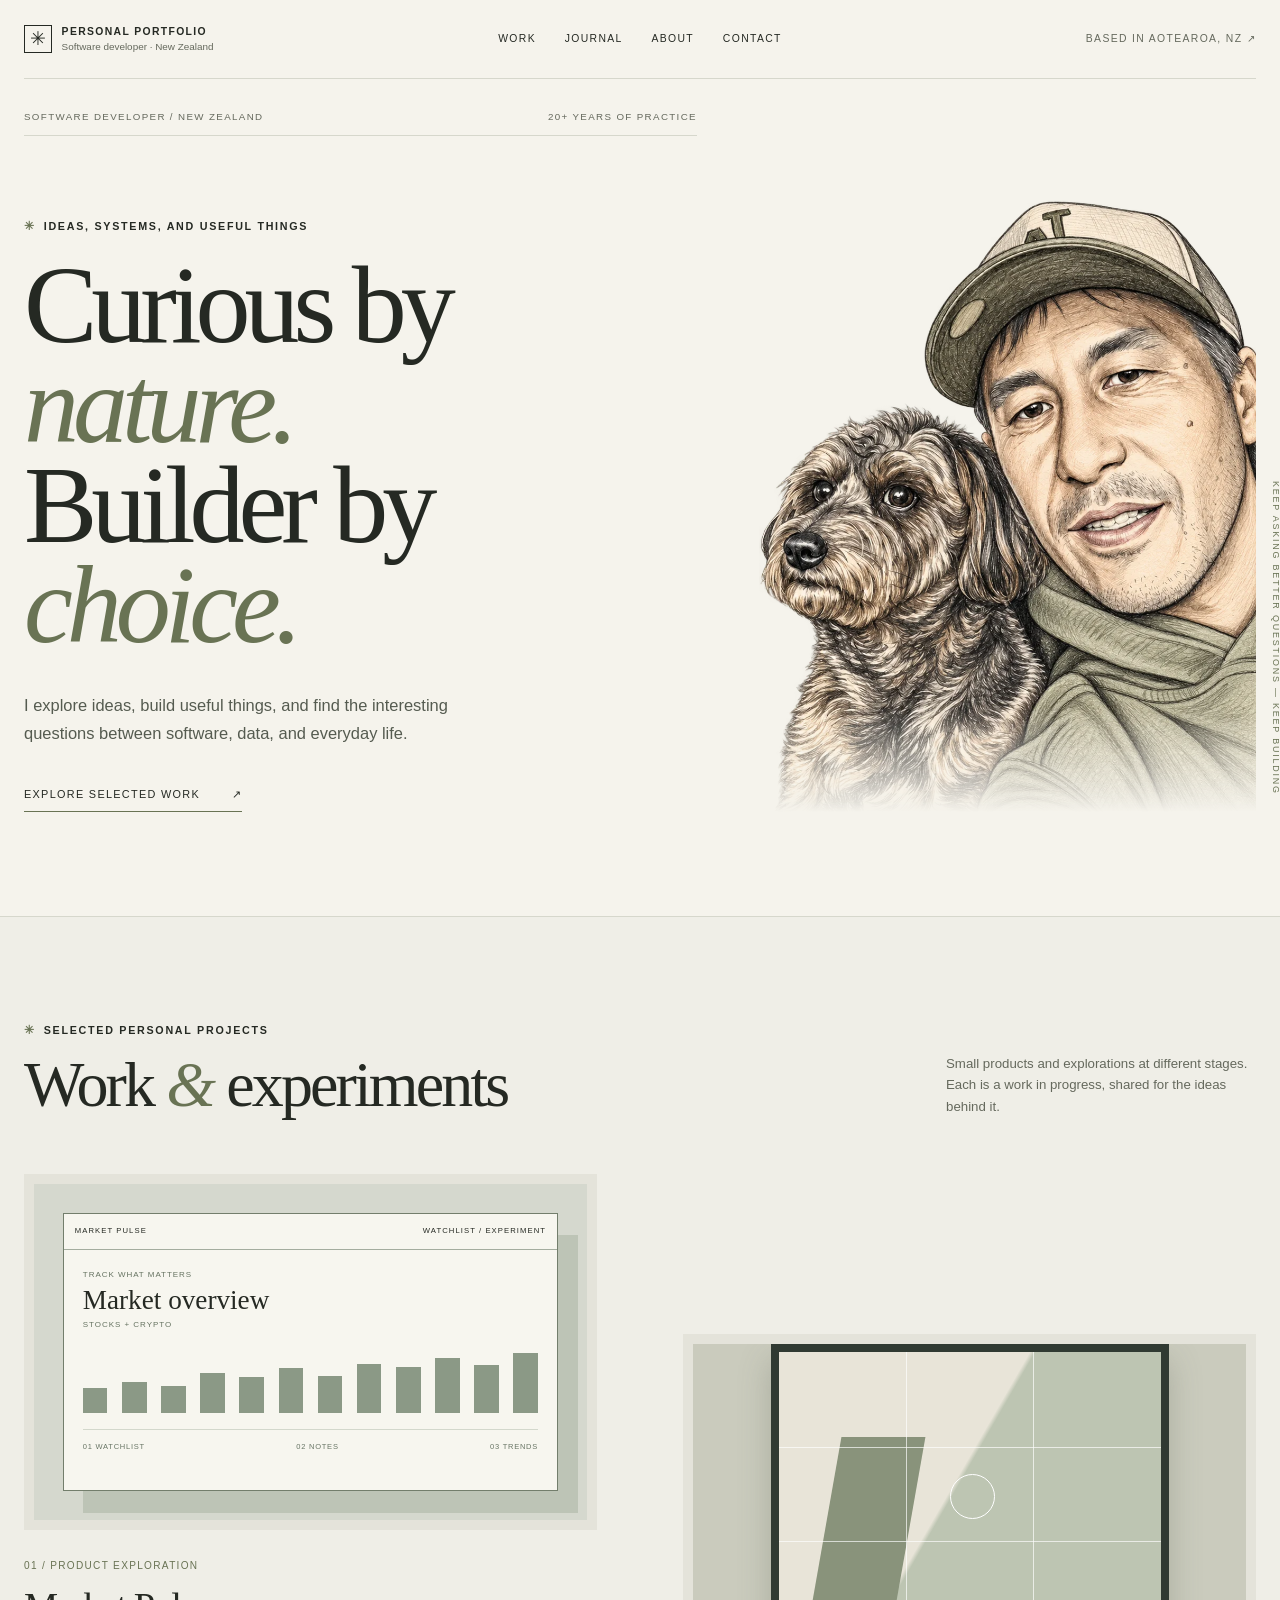
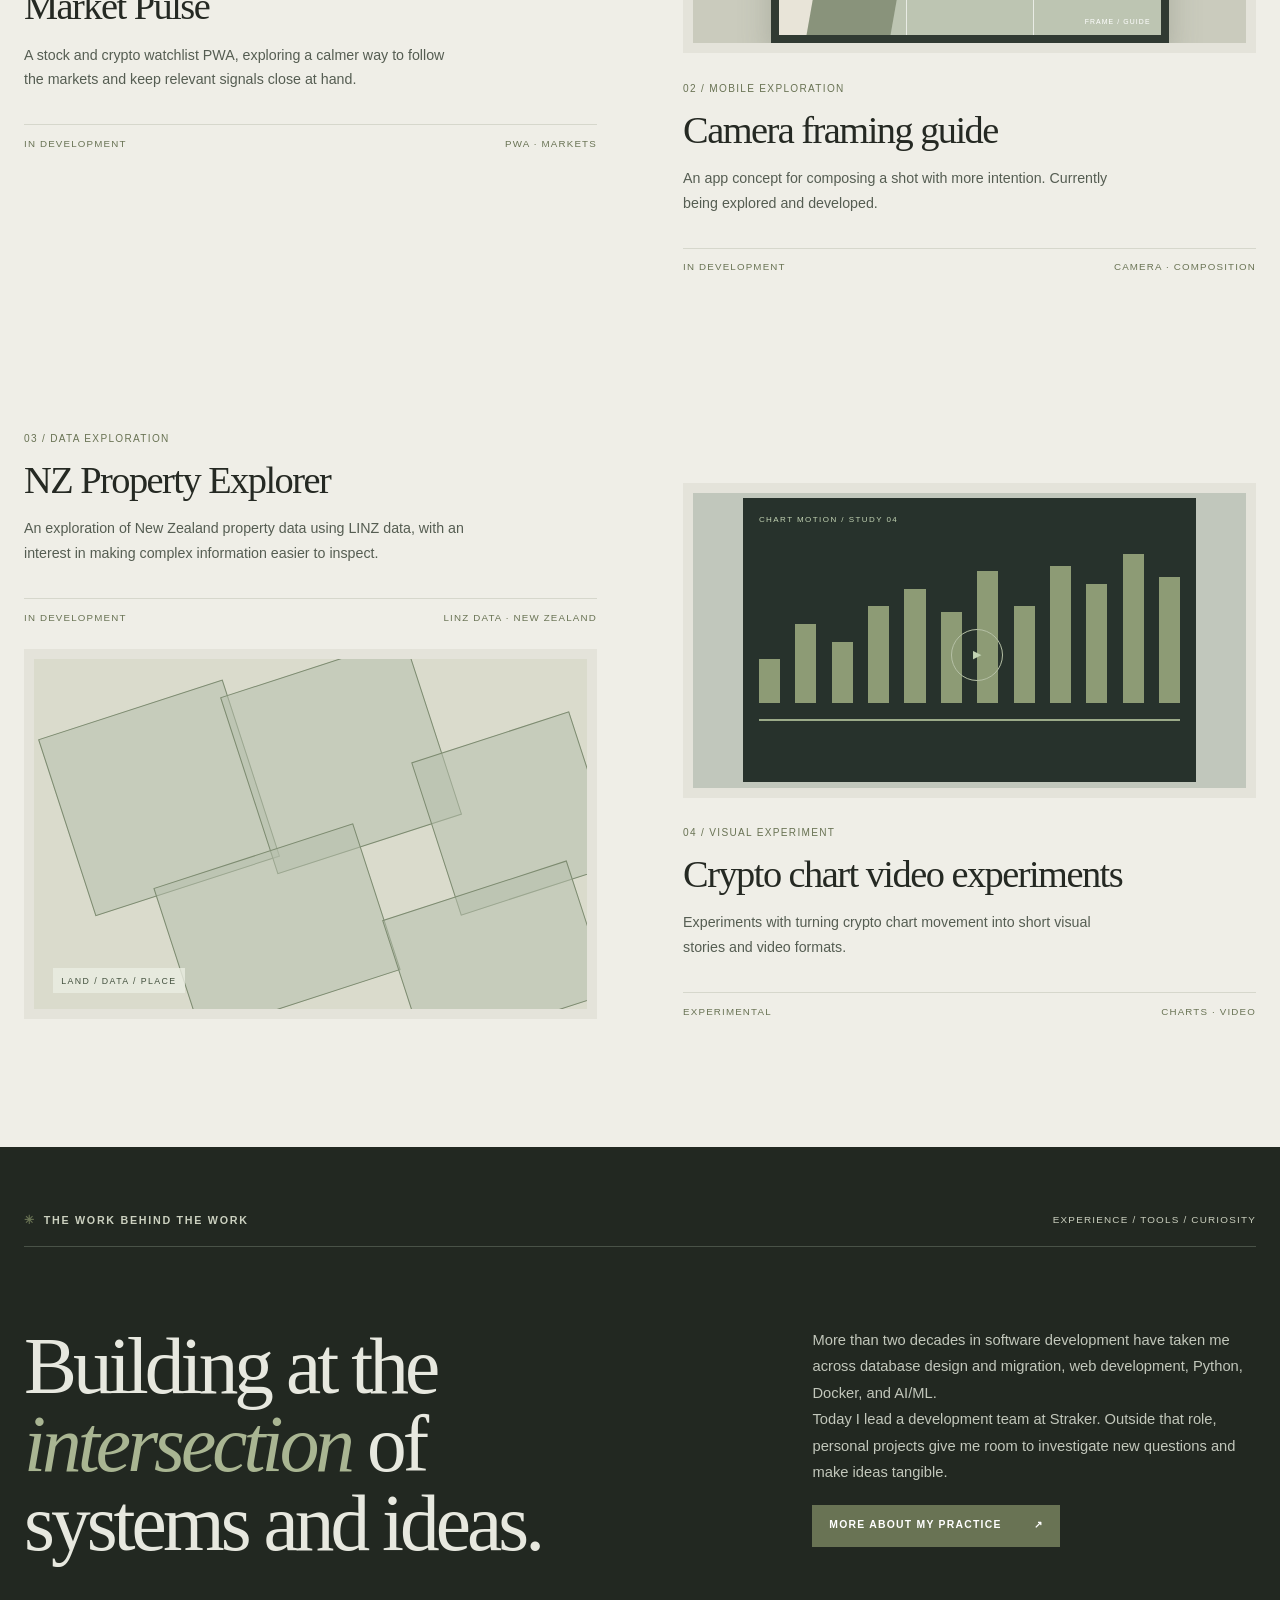
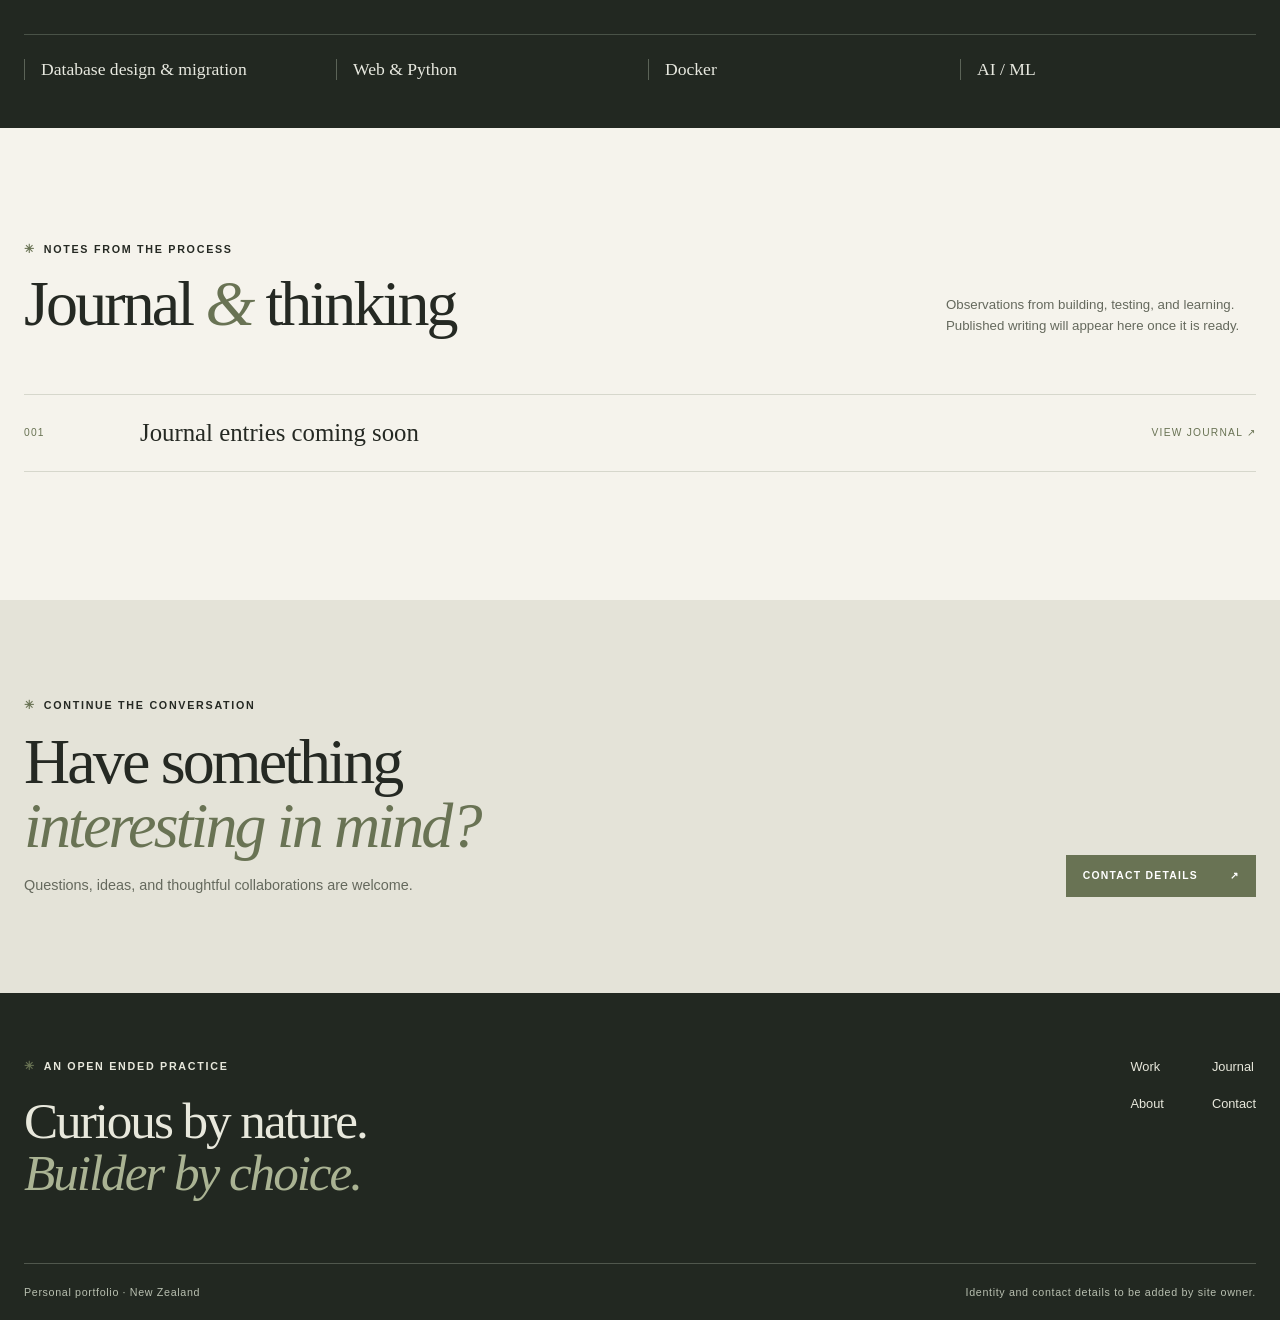
==== index.html @ a1e309e8 "Simplify asset filenames" ====
<!DOCTYPE html>
<html lang="en"><head>
<meta http-equiv="content-type" content="text/html; charset=UTF-8"><meta charset="UTF-8"><meta name="viewport" content="width=device-width, initial-scale=1"><meta name="color-scheme" content="light"><meta name="description" content="A New Zealand based software developer exploring useful ideas through code."><title>Personal Portfolio — Software developer in New Zealand</title><link rel="stylesheet" href="assets/styles.css"></head> <body> <a class="skip-link" href="#main">Skip to content</a> <header class="site-header wrap"> <a class="identity" href="./" aria-label="Home"> <span class="identity-mark" aria-hidden="true">✳</span> <span><strong>PERSONAL PORTFOLIO</strong><small>Software developer · New Zealand</small></span> </a> <nav aria-label="Main navigation"> <a href="#work">Work</a><a href="#journal">Journal</a><a href="#about">About</a><a href="#contact">Contact</a> </nav> <span class="availability">Based in Aotearoa, NZ <span aria-hidden="true">↗</span></span> </header> <main id="main"> <section class="hero wrap" aria-labelledby="hero-title" data-astro-cid-j7pv25f6=""> <div class="hero-copy" data-astro-cid-j7pv25f6=""> <div class="hero-meta" data-astro-cid-j7pv25f6=""><span data-astro-cid-j7pv25f6="">Software developer / New Zealand</span><span data-astro-cid-j7pv25f6="">20+ years of practice</span></div> <span class="eyebrow" data-astro-cid-j7pv25f6="">Ideas, systems, and useful things</span> <h1 id="hero-title" class="display" data-astro-cid-j7pv25f6="">Curious by<br data-astro-cid-j7pv25f6=""><em data-astro-cid-j7pv25f6="">nature.</em><br data-astro-cid-j7pv25f6="">Builder by<br data-astro-cid-j7pv25f6=""><em data-astro-cid-j7pv25f6="">choice.</em></h1> <p class="hero-lede" data-astro-cid-j7pv25f6="">I explore ideas, build useful things, and find the interesting questions between software, data, and everyday life.</p> <a class="text-link" href="#work" data-astro-cid-j7pv25f6="">Explore selected work <span aria-hidden="true" data-astro-cid-j7pv25f6="">↗</span></a> </div> <div class="hero-image" data-astro-cid-j7pv25f6=""> <img src="assets/hero-portrait.webp" alt="Pencil-style illustration of a person in a cap beside a small dog" width="940" height="1673" fetchpriority="high" data-astro-cid-j7pv25f6=""> </div> <div class="hero-side-note" aria-hidden="true" data-astro-cid-j7pv25f6="">KEEP ASKING BETTER QUESTIONS — KEEP BUILDING</div> </section> <section id="work" class="work-section" data-astro-cid-j7pv25f6=""> <div class="wrap" data-astro-cid-j7pv25f6=""> <div class="section-heading" data-astro-cid-j7pv25f6=""><div data-astro-cid-j7pv25f6=""><span class="section-kicker" data-astro-cid-j7pv25f6="">Selected personal projects</span><h2 class="section-title" data-astro-cid-j7pv25f6="">Work <em data-astro-cid-j7pv25f6="">&amp;</em> experiments</h2></div><p data-astro-cid-j7pv25f6="">Small products and explorations at different stages. Each is a work in progress, shared for the ideas behind it.</p></div> <div class="work-grid" data-astro-cid-j7pv25f6=""> <article class="project project-market" data-astro-cid-j7pv25f6=""> <div class="project-visual market-visual" role="img" aria-label="Abstract watchlist interface illustration; not a screenshot of the app" data-astro-cid-j7pv25f6=""> <div class="mock-window" data-astro-cid-j7pv25f6=""><div class="mock-top" data-astro-cid-j7pv25f6=""><span data-astro-cid-j7pv25f6="">MARKET PULSE</span><span data-astro-cid-j7pv25f6="">WATCHLIST / EXPERIMENT</span></div><div class="mock-main" data-astro-cid-j7pv25f6=""><div class="mock-intro" data-astro-cid-j7pv25f6=""><small data-astro-cid-j7pv25f6="">Track what matters</small><strong data-astro-cid-j7pv25f6="">Market overview</strong><span data-astro-cid-j7pv25f6="">Stocks + crypto</span></div><div class="mock-chart" data-astro-cid-j7pv25f6=""><i data-astro-cid-j7pv25f6=""></i><i data-astro-cid-j7pv25f6=""></i><i data-astro-cid-j7pv25f6=""></i><i data-astro-cid-j7pv25f6=""></i><i data-astro-cid-j7pv25f6=""></i><i data-astro-cid-j7pv25f6=""></i><i data-astro-cid-j7pv25f6=""></i><i data-astro-cid-j7pv25f6=""></i><i data-astro-cid-j7pv25f6=""></i><i data-astro-cid-j7pv25f6=""></i><i data-astro-cid-j7pv25f6=""></i><i data-astro-cid-j7pv25f6=""></i></div><div class="mock-row" data-astro-cid-j7pv25f6=""><span data-astro-cid-j7pv25f6="">01  WATCHLIST</span><span data-astro-cid-j7pv25f6="">02  NOTES</span><span data-astro-cid-j7pv25f6="">03  TRENDS</span></div></div></div> </div> <div class="project-copy" data-astro-cid-j7pv25f6=""><span class="project-number" data-astro-cid-j7pv25f6="">01 / PRODUCT EXPLORATION</span><h3 data-astro-cid-j7pv25f6="">Market Pulse</h3><p data-astro-cid-j7pv25f6="">A stock and crypto watchlist PWA, exploring a calmer way to follow the markets and keep relevant signals close at hand.</p><div class="project-foot" data-astro-cid-j7pv25f6=""><span data-astro-cid-j7pv25f6="">In development</span><span data-astro-cid-j7pv25f6="">PWA · Markets</span></div></div> </article> <article class="project project-camera" data-astro-cid-j7pv25f6=""> <div class="project-visual camera-visual" role="img" aria-label="Abstract camera framing grid illustration; not a screenshot of the app" data-astro-cid-j7pv25f6=""><div class="camera-frame" data-astro-cid-j7pv25f6=""><div class="frame-line v1" data-astro-cid-j7pv25f6=""></div><div class="frame-line v2" data-astro-cid-j7pv25f6=""></div><div class="frame-line h1" data-astro-cid-j7pv25f6=""></div><div class="frame-line h2" data-astro-cid-j7pv25f6=""></div><div class="focus-ring" data-astro-cid-j7pv25f6=""></div><span data-astro-cid-j7pv25f6="">FRAME / GUIDE</span></div></div> <div class="project-copy" data-astro-cid-j7pv25f6=""><span class="project-number" data-astro-cid-j7pv25f6="">02 / MOBILE EXPLORATION</span><h3 data-astro-cid-j7pv25f6="">Camera framing guide</h3><p data-astro-cid-j7pv25f6="">An app concept for composing a shot with more intention. Currently being explored and developed.</p><div class="project-foot" data-astro-cid-j7pv25f6=""><span data-astro-cid-j7pv25f6="">In development</span><span data-astro-cid-j7pv25f6="">Camera · Composition</span></div></div> </article> <article class="project project-property" data-astro-cid-j7pv25f6=""> <div class="project-copy" data-astro-cid-j7pv25f6=""><span class="project-number" data-astro-cid-j7pv25f6="">03 / DATA EXPLORATION</span><h3 data-astro-cid-j7pv25f6="">NZ Property Explorer</h3><p data-astro-cid-j7pv25f6="">An exploration of New Zealand property data using LINZ data, with an interest in making complex information easier to inspect.</p><div class="project-foot" data-astro-cid-j7pv25f6=""><span data-astro-cid-j7pv25f6="">In development</span><span data-astro-cid-j7pv25f6="">LINZ data · New Zealand</span></div></div> <div class="project-visual property-visual" role="img" aria-label="Abstract parcel map illustration; not a screenshot or geographic data" data-astro-cid-j7pv25f6=""><div class="parcel p1" data-astro-cid-j7pv25f6=""></div><div class="parcel p2" data-astro-cid-j7pv25f6=""></div><div class="parcel p3" data-astro-cid-j7pv25f6=""></div><div class="parcel p4" data-astro-cid-j7pv25f6=""></div><div class="parcel p5" data-astro-cid-j7pv25f6=""></div><span data-astro-cid-j7pv25f6="">LAND / DATA / PLACE</span></div> </article> <article class="project project-crypto" data-astro-cid-j7pv25f6=""> <div class="project-visual crypto-visual" role="img" aria-label="Abstract chart and video timeline illustration; not a screenshot" data-astro-cid-j7pv25f6=""><div class="video-frame" data-astro-cid-j7pv25f6=""><div class="video-label" data-astro-cid-j7pv25f6="">CHART MOTION / STUDY 04</div><div class="video-bars" data-astro-cid-j7pv25f6=""><i data-astro-cid-j7pv25f6=""></i><i data-astro-cid-j7pv25f6=""></i><i data-astro-cid-j7pv25f6=""></i><i data-astro-cid-j7pv25f6=""></i><i data-astro-cid-j7pv25f6=""></i><i data-astro-cid-j7pv25f6=""></i><i data-astro-cid-j7pv25f6=""></i><i data-astro-cid-j7pv25f6=""></i><i data-astro-cid-j7pv25f6=""></i><i data-astro-cid-j7pv25f6=""></i><i data-astro-cid-j7pv25f6=""></i><i data-astro-cid-j7pv25f6=""></i></div><div class="video-play" data-astro-cid-j7pv25f6="">▶</div><div class="video-timeline" data-astro-cid-j7pv25f6=""></div></div></div> <div class="project-copy" data-astro-cid-j7pv25f6=""><span class="project-number" data-astro-cid-j7pv25f6="">04 / VISUAL EXPERIMENT</span><h3 data-astro-cid-j7pv25f6="">Crypto chart video experiments</h3><p data-astro-cid-j7pv25f6="">Experiments with turning crypto chart movement into short visual stories and video formats.</p><div class="project-foot" data-astro-cid-j7pv25f6=""><span data-astro-cid-j7pv25f6="">Experimental</span><span data-astro-cid-j7pv25f6="">Charts · Video</span></div></div> </article> </div> </div> </section> <section id="about" class="practice-section" data-astro-cid-j7pv25f6=""> <div class="wrap" data-astro-cid-j7pv25f6=""><div class="practice-top" data-astro-cid-j7pv25f6=""><span class="section-kicker" data-astro-cid-j7pv25f6="">The work behind the work</span><span data-astro-cid-j7pv25f6="">Experience / tools / curiosity</span></div><div class="practice-body" data-astro-cid-j7pv25f6=""><h2 data-astro-cid-j7pv25f6="">Building at the<br data-astro-cid-j7pv25f6=""><em data-astro-cid-j7pv25f6="">intersection</em> of<br data-astro-cid-j7pv25f6="">systems and ideas.</h2><div data-astro-cid-j7pv25f6=""><p data-astro-cid-j7pv25f6="">More than two decades in software development have taken me across database design and migration, web development, Python, Docker, and AI/ML.</p><p data-astro-cid-j7pv25f6="">Today I lead a development team at Straker. Outside that role, personal projects give me room to investigate new questions and make ideas tangible.</p><a class="button" href="#about" data-astro-cid-j7pv25f6="">More about my practice <span aria-hidden="true" data-astro-cid-j7pv25f6="">↗</span></a></div></div><div class="expertise" data-astro-cid-j7pv25f6=""><span data-astro-cid-j7pv25f6="">Database design &amp; migration</span><span data-astro-cid-j7pv25f6="">Web &amp; Python</span><span data-astro-cid-j7pv25f6="">Docker</span><span data-astro-cid-j7pv25f6="">AI / ML</span></div></div> </section> <section id="journal" class="journal-section wrap" data-astro-cid-j7pv25f6=""><div class="section-heading" data-astro-cid-j7pv25f6=""><div data-astro-cid-j7pv25f6=""><span class="section-kicker" data-astro-cid-j7pv25f6="">Notes from the process</span><h2 class="section-title" data-astro-cid-j7pv25f6="">Journal <em data-astro-cid-j7pv25f6="">&amp;</em> thinking</h2></div><p data-astro-cid-j7pv25f6="">Observations from building, testing, and learning. Published writing will appear here once it is ready.</p></div><a class="journal-row" href="#journal" data-astro-cid-j7pv25f6=""><span data-astro-cid-j7pv25f6="">001</span><strong data-astro-cid-j7pv25f6="">Journal entries coming soon</strong><span data-astro-cid-j7pv25f6="">View journal <span aria-hidden="true" data-astro-cid-j7pv25f6="">↗</span></span></a></section> <section id="contact" class="contact-banner" data-astro-cid-j7pv25f6=""><div class="wrap contact-inner" data-astro-cid-j7pv25f6=""><div data-astro-cid-j7pv25f6=""><span class="section-kicker" data-astro-cid-j7pv25f6="">Continue the conversation</span><h2 data-astro-cid-j7pv25f6="">Have something<br data-astro-cid-j7pv25f6=""><em data-astro-cid-j7pv25f6="">interesting in mind?</em></h2><p data-astro-cid-j7pv25f6="">Questions, ideas, and thoughtful collaborations are welcome.</p></div><a class="button" href="#contact" data-astro-cid-j7pv25f6="">Contact details <span aria-hidden="true" data-astro-cid-j7pv25f6="">↗</span></a></div></section> </main> <footer class="site-footer"> <div class="wrap footer-top"> <div><span class="eyebrow">AN OPEN ENDED PRACTICE</span><p>Curious by nature.<br><em>Builder by choice.</em></p></div> <div class="footer-links"><a href="#work">Work</a><a href="#journal">Journal</a><a href="#about">About</a><a href="#contact">Contact</a></div> </div> <div class="wrap footer-bottom"><span>Personal portfolio · New Zealand</span><span>Identity and contact details to be added by site owner.</span></div> </footer> <script type="module">import { mountSiteWidget } from "/_sites/dispatch-assets/sites-widget.js";mountSiteWidget({"kind":"editor-composer","mobileEnabled":false,"environment":"production","chatgptOrigin":"https://chatgpt.com","locale":"en-US","accountId":"personal","projectId":"appgprj_6adc70dd1f348191bd59ef5cc7f29601","projectTitle":"Personal Portfolio — Curious by nature"});</script><script>(function(){function c(){var b=a.contentDocument||(a.contentWindow&&a.contentWindow.document);if(b){var d=b.createElement('script');d.innerHTML="window.__CF$cv$params={r:'a525965488dec11a',t:'MTc5MzMxMjYzMw=='};var l=window.parent.location,o;try{o=new URL(l.origin).origin}catch(e){try{o=new URL(new URL(l.href).origin).origin}catch(e){o=''}}var u='/cdn-cgi/challenge-platform/scripts/jsd/main.js?ray=a525965488dec11a',a=document.createElement('script');a.src=o?new URL(u,o).href:u;document.getElementsByTagName('head')[0].appendChild(a);";b.getElementsByTagName('head')[0].appendChild(d)}}if(document.body){var a=document.createElement('iframe');a.height=1;a.width=1;a.style.position='absolute';a.style.top=0;a.style.left=0;a.style.border='none';a.style.visibility='hidden';document.body.appendChild(a);if('loading'!==document.readyState)c();else if(window.addEventListener)document.addEventListener('DOMContentLoaded',c);else{var e=document.onreadystatechange||function(){};document.onreadystatechange=function(b){e(b);'loading'!==document.readyState&&(document.onreadystatechange=e,c())}}}})();</script><iframe height="1" width="1" style="position: absolute; top: 0px; left: 0px; border: medium; visibility: hidden;"></iframe> <div data-sites-widget="editor-composer" popover="manual"></div></body></html>
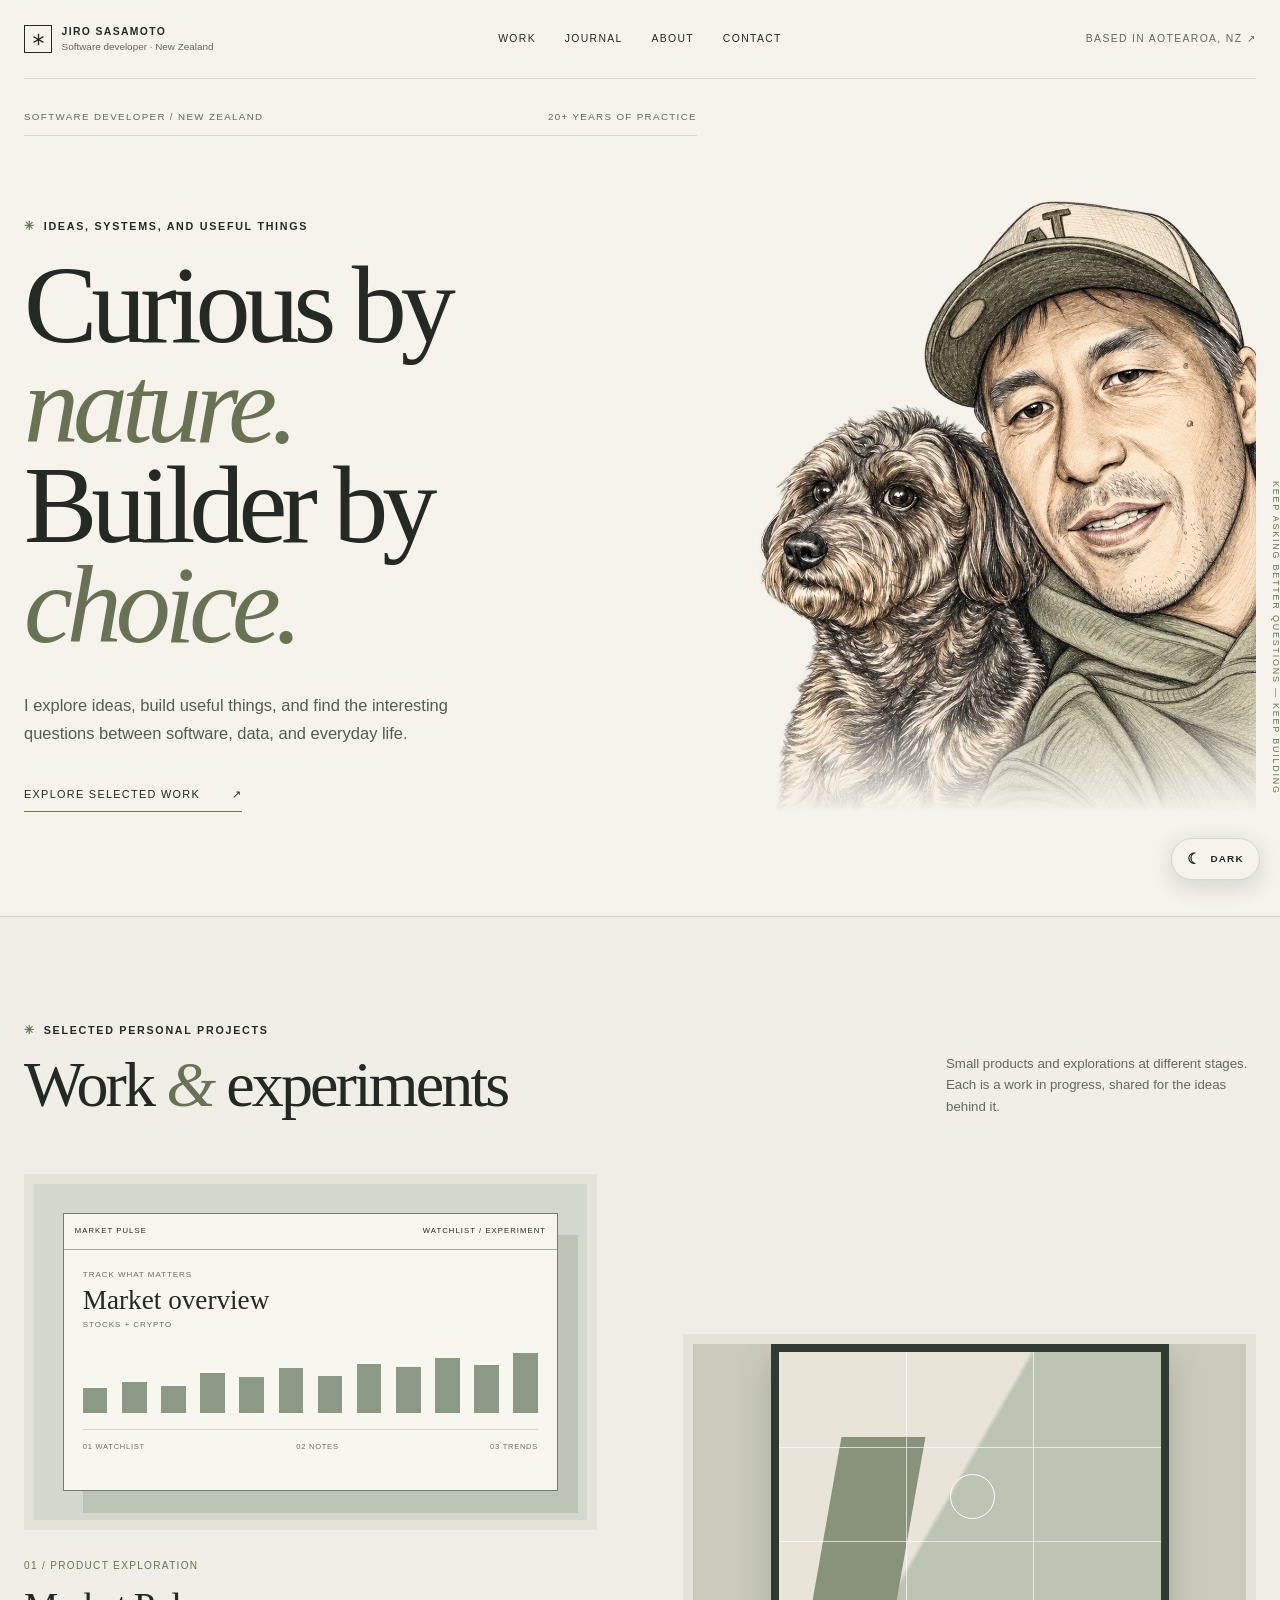
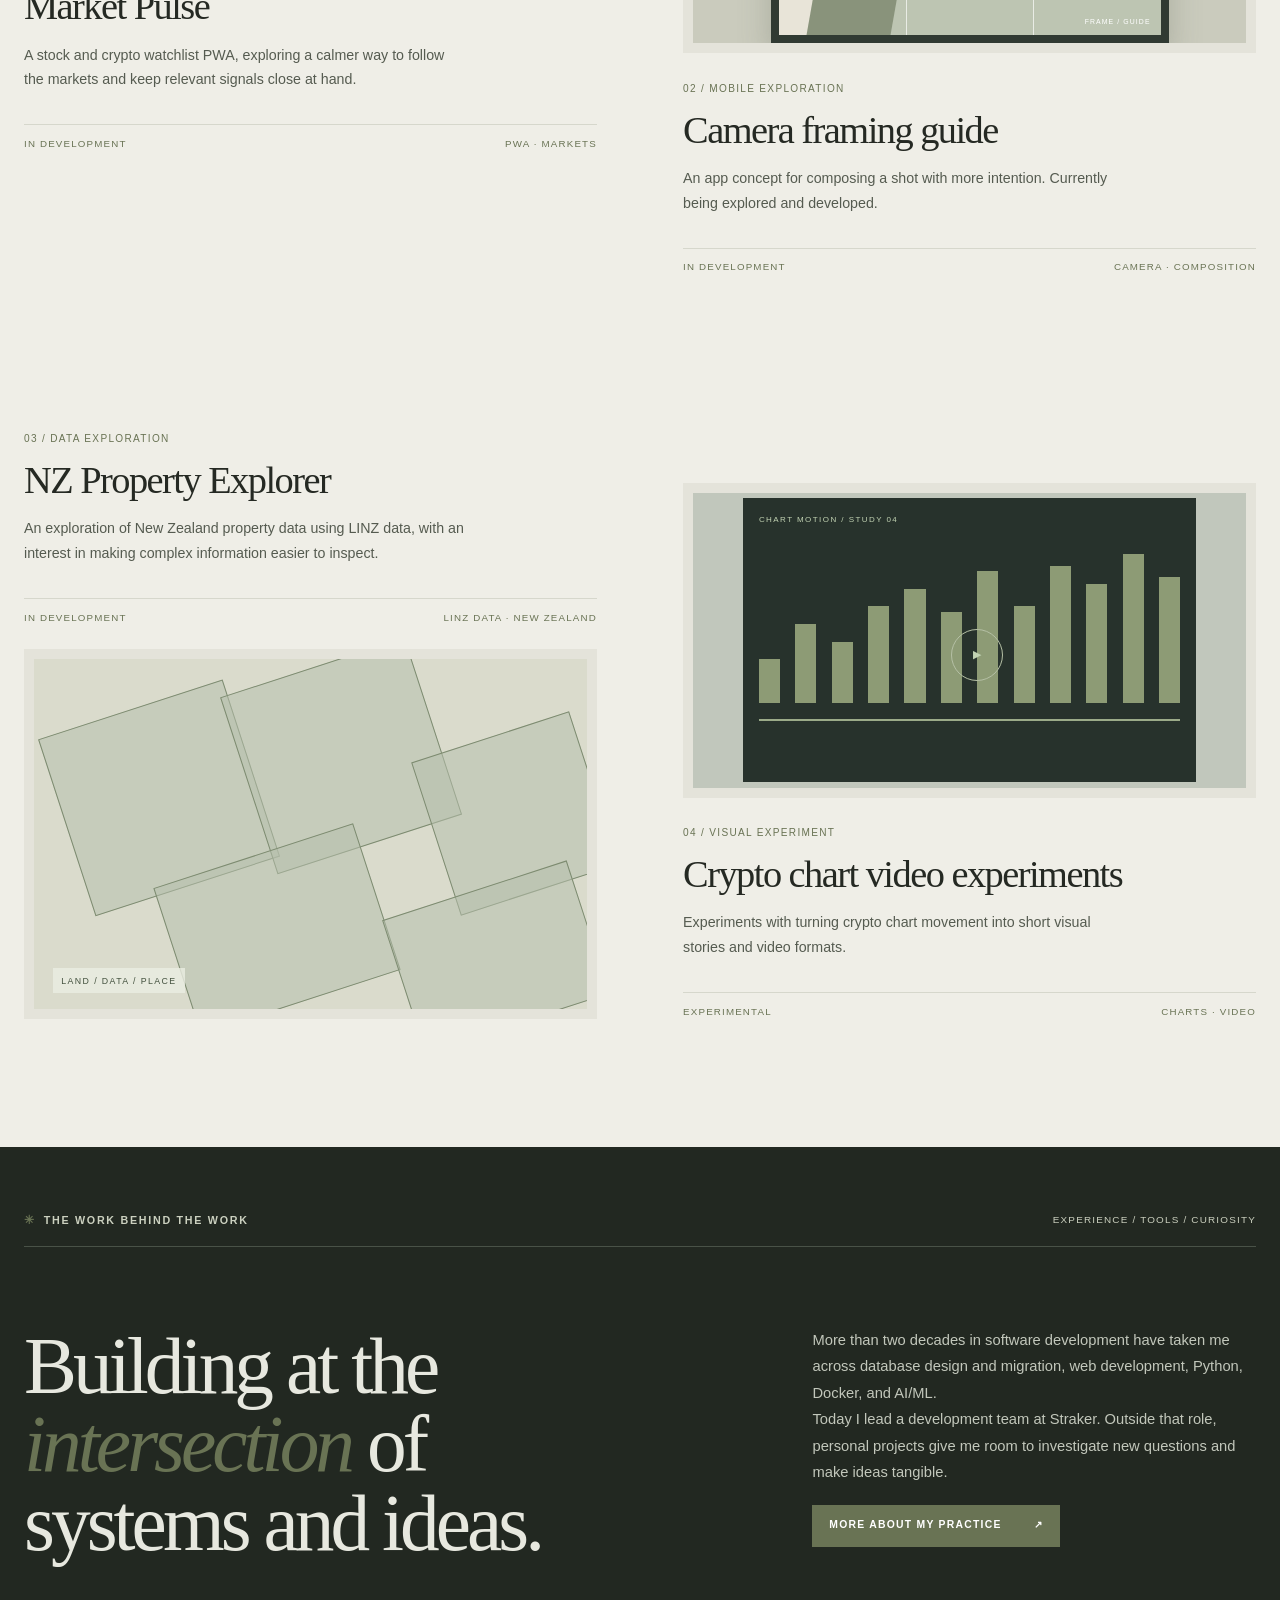
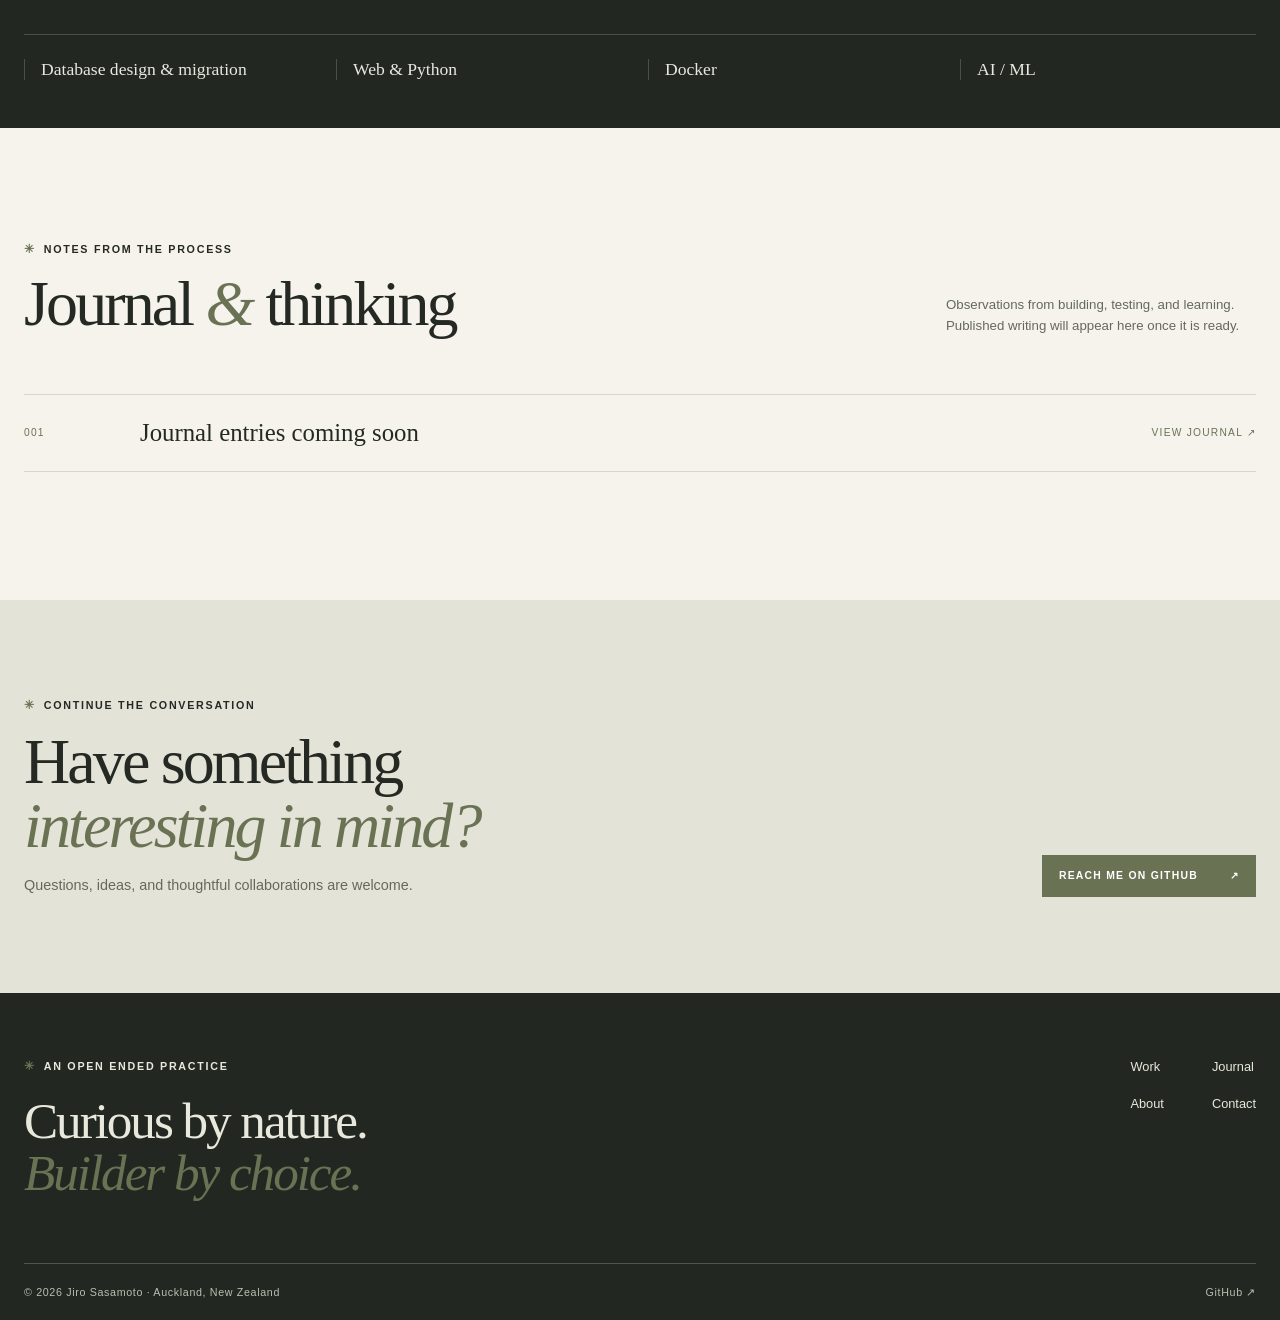
==== commit da1236e3: "Add favicon, social preview, SEO metadata, and dark mode" ====
--- a/index.html
+++ b/index.html
@@ -1,3 +1,64 @@
 <!DOCTYPE html>
 <html lang="en"><head>
-<meta http-equiv="content-type" content="text/html; charset=UTF-8"><meta charset="UTF-8"><meta name="viewport" content="width=device-width, initial-scale=1"><meta name="color-scheme" content="light"><meta name="description" content="A New Zealand based software developer exploring useful ideas through code."><title>Personal Portfolio — Software developer in New Zealand</title><link rel="stylesheet" href="assets/styles.css"></head> <body> <a class="skip-link" href="#main">Skip to content</a> <header class="site-header wrap"> <a class="identity" href="./" aria-label="Home"> <span class="identity-mark" aria-hidden="true">✳</span> <span><strong>PERSONAL PORTFOLIO</strong><small>Software developer · New Zealand</small></span> </a> <nav aria-label="Main navigation"> <a href="#work">Work</a><a href="#journal">Journal</a><a href="#about">About</a><a href="#contact">Contact</a> </nav> <span class="availability">Based in Aotearoa, NZ <span aria-hidden="true">↗</span></span> </header> <main id="main"> <section class="hero wrap" aria-labelledby="hero-title" data-astro-cid-j7pv25f6=""> <div class="hero-copy" data-astro-cid-j7pv25f6=""> <div class="hero-meta" data-astro-cid-j7pv25f6=""><span data-astro-cid-j7pv25f6="">Software developer / New Zealand</span><span data-astro-cid-j7pv25f6="">20+ years of practice</span></div> <span class="eyebrow" data-astro-cid-j7pv25f6="">Ideas, systems, and useful things</span> <h1 id="hero-title" class="display" data-astro-cid-j7pv25f6="">Curious by<br data-astro-cid-j7pv25f6=""><em data-astro-cid-j7pv25f6="">nature.</em><br data-astro-cid-j7pv25f6="">Builder by<br data-astro-cid-j7pv25f6=""><em data-astro-cid-j7pv25f6="">choice.</em></h1> <p class="hero-lede" data-astro-cid-j7pv25f6="">I explore ideas, build useful things, and find the interesting questions between software, data, and everyday life.</p> <a class="text-link" href="#work" data-astro-cid-j7pv25f6="">Explore selected work <span aria-hidden="true" data-astro-cid-j7pv25f6="">↗</span></a> </div> <div class="hero-image" data-astro-cid-j7pv25f6=""> <img src="assets/hero-portrait.webp" alt="Pencil-style illustration of a person in a cap beside a small dog" width="940" height="1673" fetchpriority="high" data-astro-cid-j7pv25f6=""> </div> <div class="hero-side-note" aria-hidden="true" data-astro-cid-j7pv25f6="">KEEP ASKING BETTER QUESTIONS — KEEP BUILDING</div> </section> <section id="work" class="work-section" data-astro-cid-j7pv25f6=""> <div class="wrap" data-astro-cid-j7pv25f6=""> <div class="section-heading" data-astro-cid-j7pv25f6=""><div data-astro-cid-j7pv25f6=""><span class="section-kicker" data-astro-cid-j7pv25f6="">Selected personal projects</span><h2 class="section-title" data-astro-cid-j7pv25f6="">Work <em data-astro-cid-j7pv25f6="">&amp;</em> experiments</h2></div><p data-astro-cid-j7pv25f6="">Small products and explorations at different stages. Each is a work in progress, shared for the ideas behind it.</p></div> <div class="work-grid" data-astro-cid-j7pv25f6=""> <article class="project project-market" data-astro-cid-j7pv25f6=""> <div class="project-visual market-visual" role="img" aria-label="Abstract watchlist interface illustration; not a screenshot of the app" data-astro-cid-j7pv25f6=""> <div class="mock-window" data-astro-cid-j7pv25f6=""><div class="mock-top" data-astro-cid-j7pv25f6=""><span data-astro-cid-j7pv25f6="">MARKET PULSE</span><span data-astro-cid-j7pv25f6="">WATCHLIST / EXPERIMENT</span></div><div class="mock-main" data-astro-cid-j7pv25f6=""><div class="mock-intro" data-astro-cid-j7pv25f6=""><small data-astro-cid-j7pv25f6="">Track what matters</small><strong data-astro-cid-j7pv25f6="">Market overview</strong><span data-astro-cid-j7pv25f6="">Stocks + crypto</span></div><div class="mock-chart" data-astro-cid-j7pv25f6=""><i data-astro-cid-j7pv25f6=""></i><i data-astro-cid-j7pv25f6=""></i><i data-astro-cid-j7pv25f6=""></i><i data-astro-cid-j7pv25f6=""></i><i data-astro-cid-j7pv25f6=""></i><i data-astro-cid-j7pv25f6=""></i><i data-astro-cid-j7pv25f6=""></i><i data-astro-cid-j7pv25f6=""></i><i data-astro-cid-j7pv25f6=""></i><i data-astro-cid-j7pv25f6=""></i><i data-astro-cid-j7pv25f6=""></i><i data-astro-cid-j7pv25f6=""></i></div><div class="mock-row" data-astro-cid-j7pv25f6=""><span data-astro-cid-j7pv25f6="">01  WATCHLIST</span><span data-astro-cid-j7pv25f6="">02  NOTES</span><span data-astro-cid-j7pv25f6="">03  TRENDS</span></div></div></div> </div> <div class="project-copy" data-astro-cid-j7pv25f6=""><span class="project-number" data-astro-cid-j7pv25f6="">01 / PRODUCT EXPLORATION</span><h3 data-astro-cid-j7pv25f6="">Market Pulse</h3><p data-astro-cid-j7pv25f6="">A stock and crypto watchlist PWA, exploring a calmer way to follow the markets and keep relevant signals close at hand.</p><div class="project-foot" data-astro-cid-j7pv25f6=""><span data-astro-cid-j7pv25f6="">In development</span><span data-astro-cid-j7pv25f6="">PWA · Markets</span></div></div> </article> <article class="project project-camera" data-astro-cid-j7pv25f6=""> <div class="project-visual camera-visual" role="img" aria-label="Abstract camera framing grid illustration; not a screenshot of the app" data-astro-cid-j7pv25f6=""><div class="camera-frame" data-astro-cid-j7pv25f6=""><div class="frame-line v1" data-astro-cid-j7pv25f6=""></div><div class="frame-line v2" data-astro-cid-j7pv25f6=""></div><div class="frame-line h1" data-astro-cid-j7pv25f6=""></div><div class="frame-line h2" data-astro-cid-j7pv25f6=""></div><div class="focus-ring" data-astro-cid-j7pv25f6=""></div><span data-astro-cid-j7pv25f6="">FRAME / GUIDE</span></div></div> <div class="project-copy" data-astro-cid-j7pv25f6=""><span class="project-number" data-astro-cid-j7pv25f6="">02 / MOBILE EXPLORATION</span><h3 data-astro-cid-j7pv25f6="">Camera framing guide</h3><p data-astro-cid-j7pv25f6="">An app concept for composing a shot with more intention. Currently being explored and developed.</p><div class="project-foot" data-astro-cid-j7pv25f6=""><span data-astro-cid-j7pv25f6="">In development</span><span data-astro-cid-j7pv25f6="">Camera · Composition</span></div></div> </article> <article class="project project-property" data-astro-cid-j7pv25f6=""> <div class="project-copy" data-astro-cid-j7pv25f6=""><span class="project-number" data-astro-cid-j7pv25f6="">03 / DATA EXPLORATION</span><h3 data-astro-cid-j7pv25f6="">NZ Property Explorer</h3><p data-astro-cid-j7pv25f6="">An exploration of New Zealand property data using LINZ data, with an interest in making complex information easier to inspect.</p><div class="project-foot" data-astro-cid-j7pv25f6=""><span data-astro-cid-j7pv25f6="">In development</span><span data-astro-cid-j7pv25f6="">LINZ data · New Zealand</span></div></div> <div class="project-visual property-visual" role="img" aria-label="Abstract parcel map illustration; not a screenshot or geographic data" data-astro-cid-j7pv25f6=""><div class="parcel p1" data-astro-cid-j7pv25f6=""></div><div class="parcel p2" data-astro-cid-j7pv25f6=""></div><div class="parcel p3" data-astro-cid-j7pv25f6=""></div><div class="parcel p4" data-astro-cid-j7pv25f6=""></div><div class="parcel p5" data-astro-cid-j7pv25f6=""></div><span data-astro-cid-j7pv25f6="">LAND / DATA / PLACE</span></div> </article> <article class="project project-crypto" data-astro-cid-j7pv25f6=""> <div class="project-visual crypto-visual" role="img" aria-label="Abstract chart and video timeline illustration; not a screenshot" data-astro-cid-j7pv25f6=""><div class="video-frame" data-astro-cid-j7pv25f6=""><div class="video-label" data-astro-cid-j7pv25f6="">CHART MOTION / STUDY 04</div><div class="video-bars" data-astro-cid-j7pv25f6=""><i data-astro-cid-j7pv25f6=""></i><i data-astro-cid-j7pv25f6=""></i><i data-astro-cid-j7pv25f6=""></i><i data-astro-cid-j7pv25f6=""></i><i data-astro-cid-j7pv25f6=""></i><i data-astro-cid-j7pv25f6=""></i><i data-astro-cid-j7pv25f6=""></i><i data-astro-cid-j7pv25f6=""></i><i data-astro-cid-j7pv25f6=""></i><i data-astro-cid-j7pv25f6=""></i><i data-astro-cid-j7pv25f6=""></i><i data-astro-cid-j7pv25f6=""></i></div><div class="video-play" data-astro-cid-j7pv25f6="">▶</div><div class="video-timeline" data-astro-cid-j7pv25f6=""></div></div></div> <div class="project-copy" data-astro-cid-j7pv25f6=""><span class="project-number" data-astro-cid-j7pv25f6="">04 / VISUAL EXPERIMENT</span><h3 data-astro-cid-j7pv25f6="">Crypto chart video experiments</h3><p data-astro-cid-j7pv25f6="">Experiments with turning crypto chart movement into short visual stories and video formats.</p><div class="project-foot" data-astro-cid-j7pv25f6=""><span data-astro-cid-j7pv25f6="">Experimental</span><span data-astro-cid-j7pv25f6="">Charts · Video</span></div></div> </article> </div> </div> </section> <section id="about" class="practice-section" data-astro-cid-j7pv25f6=""> <div class="wrap" data-astro-cid-j7pv25f6=""><div class="practice-top" data-astro-cid-j7pv25f6=""><span class="section-kicker" data-astro-cid-j7pv25f6="">The work behind the work</span><span data-astro-cid-j7pv25f6="">Experience / tools / curiosity</span></div><div class="practice-body" data-astro-cid-j7pv25f6=""><h2 data-astro-cid-j7pv25f6="">Building at the<br data-astro-cid-j7pv25f6=""><em data-astro-cid-j7pv25f6="">intersection</em> of<br data-astro-cid-j7pv25f6="">systems and ideas.</h2><div data-astro-cid-j7pv25f6=""><p data-astro-cid-j7pv25f6="">More than two decades in software development have taken me across database design and migration, web development, Python, Docker, and AI/ML.</p><p data-astro-cid-j7pv25f6="">Today I lead a development team at Straker. Outside that role, personal projects give me room to investigate new questions and make ideas tangible.</p><a class="button" href="#about" data-astro-cid-j7pv25f6="">More about my practice <span aria-hidden="true" data-astro-cid-j7pv25f6="">↗</span></a></div></div><div class="expertise" data-astro-cid-j7pv25f6=""><span data-astro-cid-j7pv25f6="">Database design &amp; migration</span><span data-astro-cid-j7pv25f6="">Web &amp; Python</span><span data-astro-cid-j7pv25f6="">Docker</span><span data-astro-cid-j7pv25f6="">AI / ML</span></div></div> </section> <section id="journal" class="journal-section wrap" data-astro-cid-j7pv25f6=""><div class="section-heading" data-astro-cid-j7pv25f6=""><div data-astro-cid-j7pv25f6=""><span class="section-kicker" data-astro-cid-j7pv25f6="">Notes from the process</span><h2 class="section-title" data-astro-cid-j7pv25f6="">Journal <em data-astro-cid-j7pv25f6="">&amp;</em> thinking</h2></div><p data-astro-cid-j7pv25f6="">Observations from building, testing, and learning. Published writing will appear here once it is ready.</p></div><a class="journal-row" href="#journal" data-astro-cid-j7pv25f6=""><span data-astro-cid-j7pv25f6="">001</span><strong data-astro-cid-j7pv25f6="">Journal entries coming soon</strong><span data-astro-cid-j7pv25f6="">View journal <span aria-hidden="true" data-astro-cid-j7pv25f6="">↗</span></span></a></section> <section id="contact" class="contact-banner" data-astro-cid-j7pv25f6=""><div class="wrap contact-inner" data-astro-cid-j7pv25f6=""><div data-astro-cid-j7pv25f6=""><span class="section-kicker" data-astro-cid-j7pv25f6="">Continue the conversation</span><h2 data-astro-cid-j7pv25f6="">Have something<br data-astro-cid-j7pv25f6=""><em data-astro-cid-j7pv25f6="">interesting in mind?</em></h2><p data-astro-cid-j7pv25f6="">Questions, ideas, and thoughtful collaborations are welcome.</p></div><a class="button" href="#contact" data-astro-cid-j7pv25f6="">Contact details <span aria-hidden="true" data-astro-cid-j7pv25f6="">↗</span></a></div></section> </main> <footer class="site-footer"> <div class="wrap footer-top"> <div><span class="eyebrow">AN OPEN ENDED PRACTICE</span><p>Curious by nature.<br><em>Builder by choice.</em></p></div> <div class="footer-links"><a href="#work">Work</a><a href="#journal">Journal</a><a href="#about">About</a><a href="#contact">Contact</a></div> </div> <div class="wrap footer-bottom"><span>Personal portfolio · New Zealand</span><span>Identity and contact details to be added by site owner.</span></div> </footer> <script type="module">import { mountSiteWidget } from "/_sites/dispatch-assets/sites-widget.js";mountSiteWidget({"kind":"editor-composer","mobileEnabled":false,"environment":"production","chatgptOrigin":"https://chatgpt.com","locale":"en-US","accountId":"personal","projectId":"appgprj_6adc70dd1f348191bd59ef5cc7f29601","projectTitle":"Personal Portfolio — Curious by nature"});</script><script>(function(){function c(){var b=a.contentDocument||(a.contentWindow&&a.contentWindow.document);if(b){var d=b.createElement('script');d.innerHTML="window.__CF$cv$params={r:'a525965488dec11a',t:'MTc5MzMxMjYzMw=='};var l=window.parent.location,o;try{o=new URL(l.origin).origin}catch(e){try{o=new URL(new URL(l.href).origin).origin}catch(e){o=''}}var u='/cdn-cgi/challenge-platform/scripts/jsd/main.js?ray=a525965488dec11a',a=document.createElement('script');a.src=o?new URL(u,o).href:u;document.getElementsByTagName('head')[0].appendChild(a);";b.getElementsByTagName('head')[0].appendChild(d)}}if(document.body){var a=document.createElement('iframe');a.height=1;a.width=1;a.style.position='absolute';a.style.top=0;a.style.left=0;a.style.border='none';a.style.visibility='hidden';document.body.appendChild(a);if('loading'!==document.readyState)c();else if(window.addEventListener)document.addEventListener('DOMContentLoaded',c);else{var e=document.onreadystatechange||function(){};document.onreadystatechange=function(b){e(b);'loading'!==document.readyState&&(document.onreadystatechange=e,c())}}}})();</script><iframe height="1" width="1" style="position: absolute; top: 0px; left: 0px; border: medium; visibility: hidden;"></iframe> <div data-sites-widget="editor-composer" popover="manual"></div></body></html>+<meta http-equiv="content-type" content="text/html; charset=UTF-8">
+<meta charset="UTF-8">
+<meta name="viewport" content="width=device-width, initial-scale=1">
+<meta name="color-scheme" content="light dark">
+<meta name="description" content="Jiro Sasamoto is a New Zealand based software developer with 20+ years of practice, exploring ideas across data, web, and AI/ML.">
+<meta name="author" content="Jiro Sasamoto">
+<title>Jiro Sasamoto — Software developer in New Zealand</title>
+<link rel="icon" href="assets/favicon.svg" type="image/svg+xml">
+<link rel="apple-touch-icon" href="assets/apple-touch-icon.png">
+<link rel="canonical" href="https://zirosas.github.io/portfolio/">
+<meta property="og:type" content="website">
+<meta property="og:locale" content="en_NZ">
+<meta property="og:site_name" content="Jiro Sasamoto">
+<meta property="og:title" content="Jiro Sasamoto — Software developer">
+<meta property="og:description" content="Curious by nature. Builder by choice. A New Zealand based software developer with 20+ years of practice.">
+<meta property="og:url" content="https://zirosas.github.io/portfolio/">
+<meta property="og:image" content="https://zirosas.github.io/portfolio/assets/og-image.jpg">
+<meta property="og:image:width" content="1200">
+<meta property="og:image:height" content="630">
+<meta property="og:image:alt" content="Jiro Sasamoto — Curious by nature. Builder by choice.">
+<meta name="twitter:card" content="summary_large_image">
+<meta name="twitter:title" content="Jiro Sasamoto — Software developer">
+<meta name="twitter:description" content="Curious by nature. Builder by choice. A New Zealand based software developer with 20+ years of practice.">
+<meta name="twitter:image" content="https://zirosas.github.io/portfolio/assets/og-image.jpg">
+<meta name="theme-color" content="#f5f3ec" media="(prefers-color-scheme: light)">
+<meta name="theme-color" content="#11130f" media="(prefers-color-scheme: dark)">
+<script>
+(function(){var r=document.documentElement,s=null;try{s=localStorage.getItem('theme')}catch(e){}var d=window.matchMedia&&window.matchMedia('(prefers-color-scheme: dark)').matches;r.setAttribute('data-theme',s==='dark'||s==='light'?s:(d?'dark':'light'));})();
+</script>
+<script type="application/ld+json">
+{"@context":"https://schema.org","@type":"Person","name":"Jiro Sasamoto","url":"https://zirosas.github.io/portfolio/","jobTitle":"Software developer","address":{"@type":"PostalAddress","addressLocality":"Auckland","addressCountry":"NZ"},"sameAs":["https://github.com/zirosas"]}
+</script>
+<link rel="stylesheet" href="assets/styles.css"></head> <body> <a class="skip-link" href="#main">Skip to content</a> <header class="site-header wrap"> <a class="identity" href="./" aria-label="Home"> <span class="identity-mark" aria-hidden="true"><svg viewBox="0 0 64 64" width="17" height="17" fill="none" stroke="currentColor" stroke-width="5" stroke-linecap="square"><line x1="32" y1="13" x2="32" y2="51"/><line x1="15.5" y1="22.5" x2="48.5" y2="41.5"/><line x1="15.5" y1="41.5" x2="48.5" y2="22.5"/></svg></span> <span><strong>JIRO SASAMOTO</strong><small>Software developer · New Zealand</small></span> </a> <nav aria-label="Main navigation"> <a href="#work">Work</a><a href="#journal">Journal</a><a href="#about">About</a><a href="#contact">Contact</a> </nav> <span class="availability">Based in Aotearoa, NZ <span aria-hidden="true">↗</span></span> </header> <main id="main"> <section class="hero wrap" aria-labelledby="hero-title" data-astro-cid-j7pv25f6=""> <div class="hero-copy" data-astro-cid-j7pv25f6=""> <div class="hero-meta" data-astro-cid-j7pv25f6=""><span data-astro-cid-j7pv25f6="">Software developer / New Zealand</span><span data-astro-cid-j7pv25f6="">20+ years of practice</span></div> <span class="eyebrow" data-astro-cid-j7pv25f6="">Ideas, systems, and useful things</span> <h1 id="hero-title" class="display" data-astro-cid-j7pv25f6="">Curious by<br data-astro-cid-j7pv25f6=""><em data-astro-cid-j7pv25f6="">nature.</em><br data-astro-cid-j7pv25f6="">Builder by<br data-astro-cid-j7pv25f6=""><em data-astro-cid-j7pv25f6="">choice.</em></h1> <p class="hero-lede" data-astro-cid-j7pv25f6="">I explore ideas, build useful things, and find the interesting questions between software, data, and everyday life.</p> <a class="text-link" href="#work" data-astro-cid-j7pv25f6="">Explore selected work <span aria-hidden="true" data-astro-cid-j7pv25f6="">↗</span></a> </div> <div class="hero-image" data-astro-cid-j7pv25f6=""> <img src="assets/hero-portrait.webp" alt="Pencil-style illustration of a person in a cap beside a small dog" width="940" height="1673" fetchpriority="high" data-astro-cid-j7pv25f6=""> </div> <div class="hero-side-note" aria-hidden="true" data-astro-cid-j7pv25f6="">KEEP ASKING BETTER QUESTIONS — KEEP BUILDING</div> </section> <section id="work" class="work-section" data-astro-cid-j7pv25f6=""> <div class="wrap" data-astro-cid-j7pv25f6=""> <div class="section-heading" data-astro-cid-j7pv25f6=""><div data-astro-cid-j7pv25f6=""><span class="section-kicker" data-astro-cid-j7pv25f6="">Selected personal projects</span><h2 class="section-title" data-astro-cid-j7pv25f6="">Work <em data-astro-cid-j7pv25f6="">&amp;</em> experiments</h2></div><p data-astro-cid-j7pv25f6="">Small products and explorations at different stages. Each is a work in progress, shared for the ideas behind it.</p></div> <div class="work-grid" data-astro-cid-j7pv25f6=""> <article class="project project-market" data-astro-cid-j7pv25f6=""> <div class="project-visual market-visual" role="img" aria-label="Abstract watchlist interface illustration; not a screenshot of the app" data-astro-cid-j7pv25f6=""> <div class="mock-window" data-astro-cid-j7pv25f6=""><div class="mock-top" data-astro-cid-j7pv25f6=""><span data-astro-cid-j7pv25f6="">MARKET PULSE</span><span data-astro-cid-j7pv25f6="">WATCHLIST / EXPERIMENT</span></div><div class="mock-main" data-astro-cid-j7pv25f6=""><div class="mock-intro" data-astro-cid-j7pv25f6=""><small data-astro-cid-j7pv25f6="">Track what matters</small><strong data-astro-cid-j7pv25f6="">Market overview</strong><span data-astro-cid-j7pv25f6="">Stocks + crypto</span></div><div class="mock-chart" data-astro-cid-j7pv25f6=""><i data-astro-cid-j7pv25f6=""></i><i data-astro-cid-j7pv25f6=""></i><i data-astro-cid-j7pv25f6=""></i><i data-astro-cid-j7pv25f6=""></i><i data-astro-cid-j7pv25f6=""></i><i data-astro-cid-j7pv25f6=""></i><i data-astro-cid-j7pv25f6=""></i><i data-astro-cid-j7pv25f6=""></i><i data-astro-cid-j7pv25f6=""></i><i data-astro-cid-j7pv25f6=""></i><i data-astro-cid-j7pv25f6=""></i><i data-astro-cid-j7pv25f6=""></i></div><div class="mock-row" data-astro-cid-j7pv25f6=""><span data-astro-cid-j7pv25f6="">01  WATCHLIST</span><span data-astro-cid-j7pv25f6="">02  NOTES</span><span data-astro-cid-j7pv25f6="">03  TRENDS</span></div></div></div> </div> <div class="project-copy" data-astro-cid-j7pv25f6=""><span class="project-number" data-astro-cid-j7pv25f6="">01 / PRODUCT EXPLORATION</span><h3 data-astro-cid-j7pv25f6="">Market Pulse</h3><p data-astro-cid-j7pv25f6="">A stock and crypto watchlist PWA, exploring a calmer way to follow the markets and keep relevant signals close at hand.</p><div class="project-foot" data-astro-cid-j7pv25f6=""><span data-astro-cid-j7pv25f6="">In development</span><span data-astro-cid-j7pv25f6="">PWA · Markets</span></div></div> </article> <article class="project project-camera" data-astro-cid-j7pv25f6=""> <div class="project-visual camera-visual" role="img" aria-label="Abstract camera framing grid illustration; not a screenshot of the app" data-astro-cid-j7pv25f6=""><div class="camera-frame" data-astro-cid-j7pv25f6=""><div class="frame-line v1" data-astro-cid-j7pv25f6=""></div><div class="frame-line v2" data-astro-cid-j7pv25f6=""></div><div class="frame-line h1" data-astro-cid-j7pv25f6=""></div><div class="frame-line h2" data-astro-cid-j7pv25f6=""></div><div class="focus-ring" data-astro-cid-j7pv25f6=""></div><span data-astro-cid-j7pv25f6="">FRAME / GUIDE</span></div></div> <div class="project-copy" data-astro-cid-j7pv25f6=""><span class="project-number" data-astro-cid-j7pv25f6="">02 / MOBILE EXPLORATION</span><h3 data-astro-cid-j7pv25f6="">Camera framing guide</h3><p data-astro-cid-j7pv25f6="">An app concept for composing a shot with more intention. Currently being explored and developed.</p><div class="project-foot" data-astro-cid-j7pv25f6=""><span data-astro-cid-j7pv25f6="">In development</span><span data-astro-cid-j7pv25f6="">Camera · Composition</span></div></div> </article> <article class="project project-property" data-astro-cid-j7pv25f6=""> <div class="project-copy" data-astro-cid-j7pv25f6=""><span class="project-number" data-astro-cid-j7pv25f6="">03 / DATA EXPLORATION</span><h3 data-astro-cid-j7pv25f6="">NZ Property Explorer</h3><p data-astro-cid-j7pv25f6="">An exploration of New Zealand property data using LINZ data, with an interest in making complex information easier to inspect.</p><div class="project-foot" data-astro-cid-j7pv25f6=""><span data-astro-cid-j7pv25f6="">In development</span><span data-astro-cid-j7pv25f6="">LINZ data · New Zealand</span></div></div> <div class="project-visual property-visual" role="img" aria-label="Abstract parcel map illustration; not a screenshot or geographic data" data-astro-cid-j7pv25f6=""><div class="parcel p1" data-astro-cid-j7pv25f6=""></div><div class="parcel p2" data-astro-cid-j7pv25f6=""></div><div class="parcel p3" data-astro-cid-j7pv25f6=""></div><div class="parcel p4" data-astro-cid-j7pv25f6=""></div><div class="parcel p5" data-astro-cid-j7pv25f6=""></div><span data-astro-cid-j7pv25f6="">LAND / DATA / PLACE</span></div> </article> <article class="project project-crypto" data-astro-cid-j7pv25f6=""> <div class="project-visual crypto-visual" role="img" aria-label="Abstract chart and video timeline illustration; not a screenshot" data-astro-cid-j7pv25f6=""><div class="video-frame" data-astro-cid-j7pv25f6=""><div class="video-label" data-astro-cid-j7pv25f6="">CHART MOTION / STUDY 04</div><div class="video-bars" data-astro-cid-j7pv25f6=""><i data-astro-cid-j7pv25f6=""></i><i data-astro-cid-j7pv25f6=""></i><i data-astro-cid-j7pv25f6=""></i><i data-astro-cid-j7pv25f6=""></i><i data-astro-cid-j7pv25f6=""></i><i data-astro-cid-j7pv25f6=""></i><i data-astro-cid-j7pv25f6=""></i><i data-astro-cid-j7pv25f6=""></i><i data-astro-cid-j7pv25f6=""></i><i data-astro-cid-j7pv25f6=""></i><i data-astro-cid-j7pv25f6=""></i><i data-astro-cid-j7pv25f6=""></i></div><div class="video-play" data-astro-cid-j7pv25f6="">▶</div><div class="video-timeline" data-astro-cid-j7pv25f6=""></div></div></div> <div class="project-copy" data-astro-cid-j7pv25f6=""><span class="project-number" data-astro-cid-j7pv25f6="">04 / VISUAL EXPERIMENT</span><h3 data-astro-cid-j7pv25f6="">Crypto chart video experiments</h3><p data-astro-cid-j7pv25f6="">Experiments with turning crypto chart movement into short visual stories and video formats.</p><div class="project-foot" data-astro-cid-j7pv25f6=""><span data-astro-cid-j7pv25f6="">Experimental</span><span data-astro-cid-j7pv25f6="">Charts · Video</span></div></div> </article> </div> </div> </section> <section id="about" class="practice-section" data-astro-cid-j7pv25f6=""> <div class="wrap" data-astro-cid-j7pv25f6=""><div class="practice-top" data-astro-cid-j7pv25f6=""><span class="section-kicker" data-astro-cid-j7pv25f6="">The work behind the work</span><span data-astro-cid-j7pv25f6="">Experience / tools / curiosity</span></div><div class="practice-body" data-astro-cid-j7pv25f6=""><h2 data-astro-cid-j7pv25f6="">Building at the<br data-astro-cid-j7pv25f6=""><em data-astro-cid-j7pv25f6="">intersection</em> of<br data-astro-cid-j7pv25f6="">systems and ideas.</h2><div data-astro-cid-j7pv25f6=""><p data-astro-cid-j7pv25f6="">More than two decades in software development have taken me across database design and migration, web development, Python, Docker, and AI/ML.</p><p data-astro-cid-j7pv25f6="">Today I lead a development team at Straker. Outside that role, personal projects give me room to investigate new questions and make ideas tangible.</p><a class="button" href="#about" data-astro-cid-j7pv25f6="">More about my practice <span aria-hidden="true" data-astro-cid-j7pv25f6="">↗</span></a></div></div><div class="expertise" data-astro-cid-j7pv25f6=""><span data-astro-cid-j7pv25f6="">Database design &amp; migration</span><span data-astro-cid-j7pv25f6="">Web &amp; Python</span><span data-astro-cid-j7pv25f6="">Docker</span><span data-astro-cid-j7pv25f6="">AI / ML</span></div></div> </section> <section id="journal" class="journal-section wrap" data-astro-cid-j7pv25f6=""><div class="section-heading" data-astro-cid-j7pv25f6=""><div data-astro-cid-j7pv25f6=""><span class="section-kicker" data-astro-cid-j7pv25f6="">Notes from the process</span><h2 class="section-title" data-astro-cid-j7pv25f6="">Journal <em data-astro-cid-j7pv25f6="">&amp;</em> thinking</h2></div><p data-astro-cid-j7pv25f6="">Observations from building, testing, and learning. Published writing will appear here once it is ready.</p></div><a class="journal-row" href="#journal" data-astro-cid-j7pv25f6=""><span data-astro-cid-j7pv25f6="">001</span><strong data-astro-cid-j7pv25f6="">Journal entries coming soon</strong><span data-astro-cid-j7pv25f6="">View journal <span aria-hidden="true" data-astro-cid-j7pv25f6="">↗</span></span></a></section> <section id="contact" class="contact-banner" data-astro-cid-j7pv25f6=""><div class="wrap contact-inner" data-astro-cid-j7pv25f6=""><div data-astro-cid-j7pv25f6=""><span class="section-kicker" data-astro-cid-j7pv25f6="">Continue the conversation</span><h2 data-astro-cid-j7pv25f6="">Have something<br data-astro-cid-j7pv25f6=""><em data-astro-cid-j7pv25f6="">interesting in mind?</em></h2><p data-astro-cid-j7pv25f6="">Questions, ideas, and thoughtful collaborations are welcome.</p></div><a class="button" href="https://github.com/zirosas" target="_blank" rel="noopener" data-astro-cid-j7pv25f6="">Reach me on GitHub <span aria-hidden="true" data-astro-cid-j7pv25f6="">↗</span></a></div></section> </main> <footer class="site-footer"> <div class="wrap footer-top"> <div><span class="eyebrow">AN OPEN ENDED PRACTICE</span><p>Curious by nature.<br><em>Builder by choice.</em></p></div> <div class="footer-links"><a href="#work">Work</a><a href="#journal">Journal</a><a href="#about">About</a><a href="#contact">Contact</a></div> </div> <div class="wrap footer-bottom"><span>© 2026 Jiro Sasamoto · Auckland, New Zealand</span><span><a href="https://github.com/zirosas" target="_blank" rel="noopener">GitHub ↗</a></span></div> </footer> <button class="theme-toggle" type="button" aria-label="Switch to dark theme" aria-pressed="false"><span class="theme-toggle-icon" aria-hidden="true">☾</span><span class="theme-toggle-label">Dark</span></button> <script>
+(function(){
+  var root=document.documentElement;
+  var btn=document.querySelector('.theme-toggle');
+  if(!btn) return;
+  var icon=btn.querySelector('.theme-toggle-icon');
+  var label=btn.querySelector('.theme-toggle-label');
+  function stored(){try{return localStorage.getItem('theme')}catch(e){return null}}
+  function render(){
+    var dark=root.getAttribute('data-theme')==='dark';
+    btn.setAttribute('aria-pressed',String(dark));
+    btn.setAttribute('aria-label',dark?'Switch to light theme':'Switch to dark theme');
+    icon.textContent=dark?'☀':'☾';
+    label.textContent=dark?'Light':'Dark';
+  }
+  btn.addEventListener('click',function(){
+    var next=root.getAttribute('data-theme')==='dark'?'light':'dark';
+    root.setAttribute('data-theme',next);
+    try{localStorage.setItem('theme',next)}catch(e){}
+    render();
+  });
+  if(window.matchMedia){
+    var mq=window.matchMedia('(prefers-color-scheme: dark)');
+    var sync=function(e){if(!stored()){root.setAttribute('data-theme',e.matches?'dark':'light');render();}};
+    if(mq.addEventListener) mq.addEventListener('change',sync);
+    else if(mq.addListener) mq.addListener(sync);
+  }
+  render();
+})();
+</script></body></html>
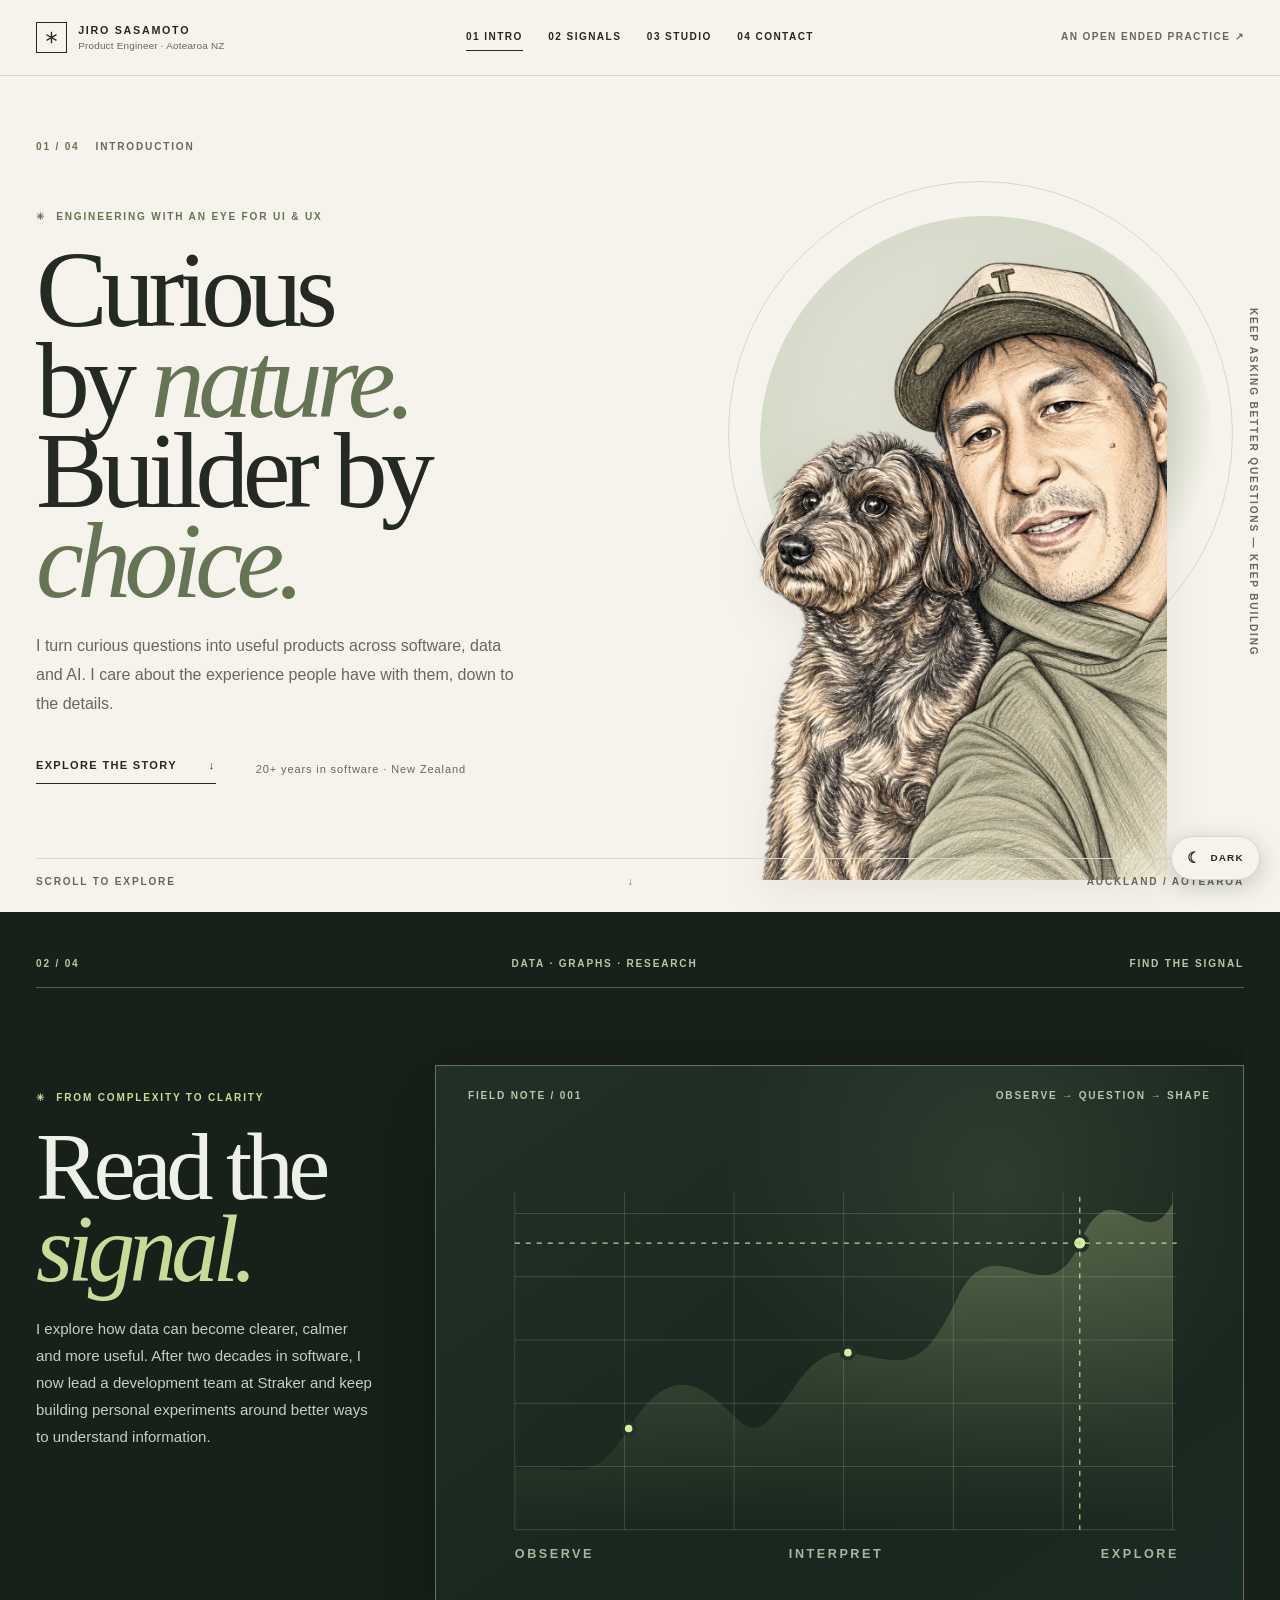
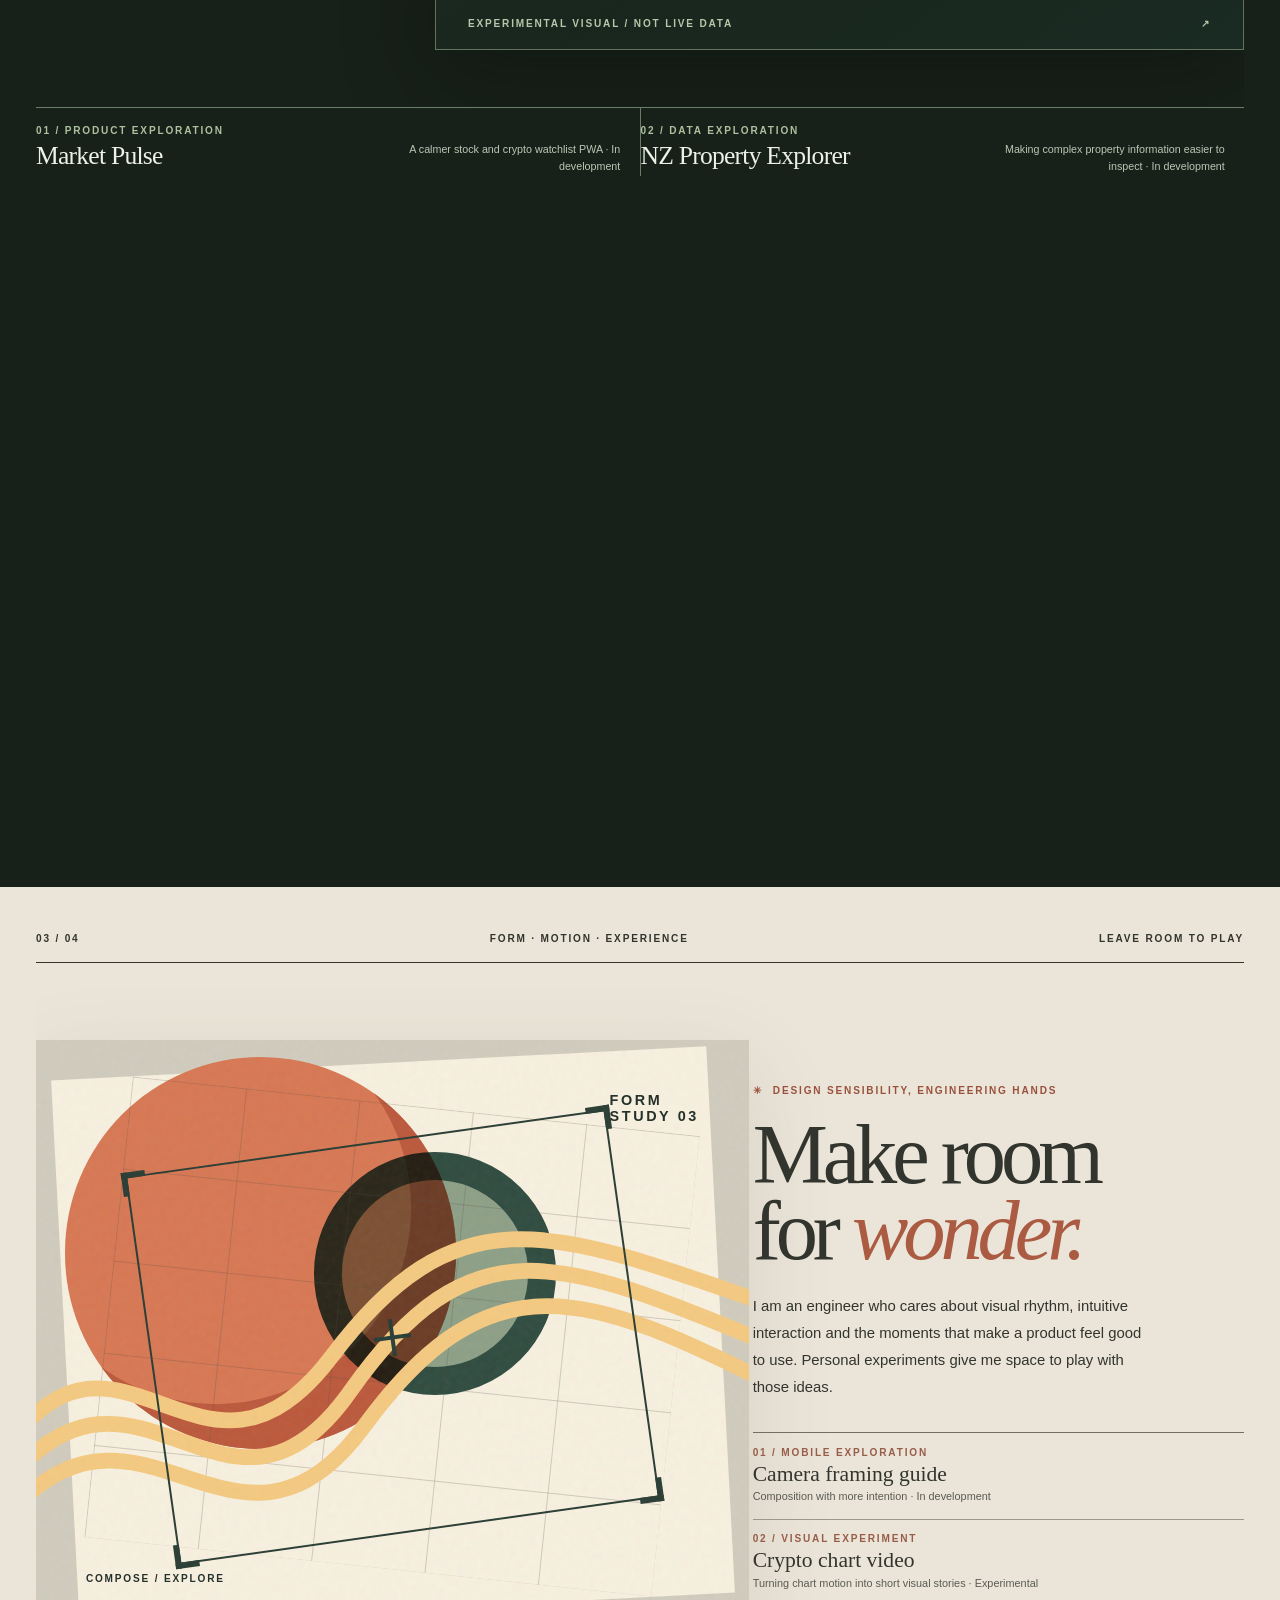
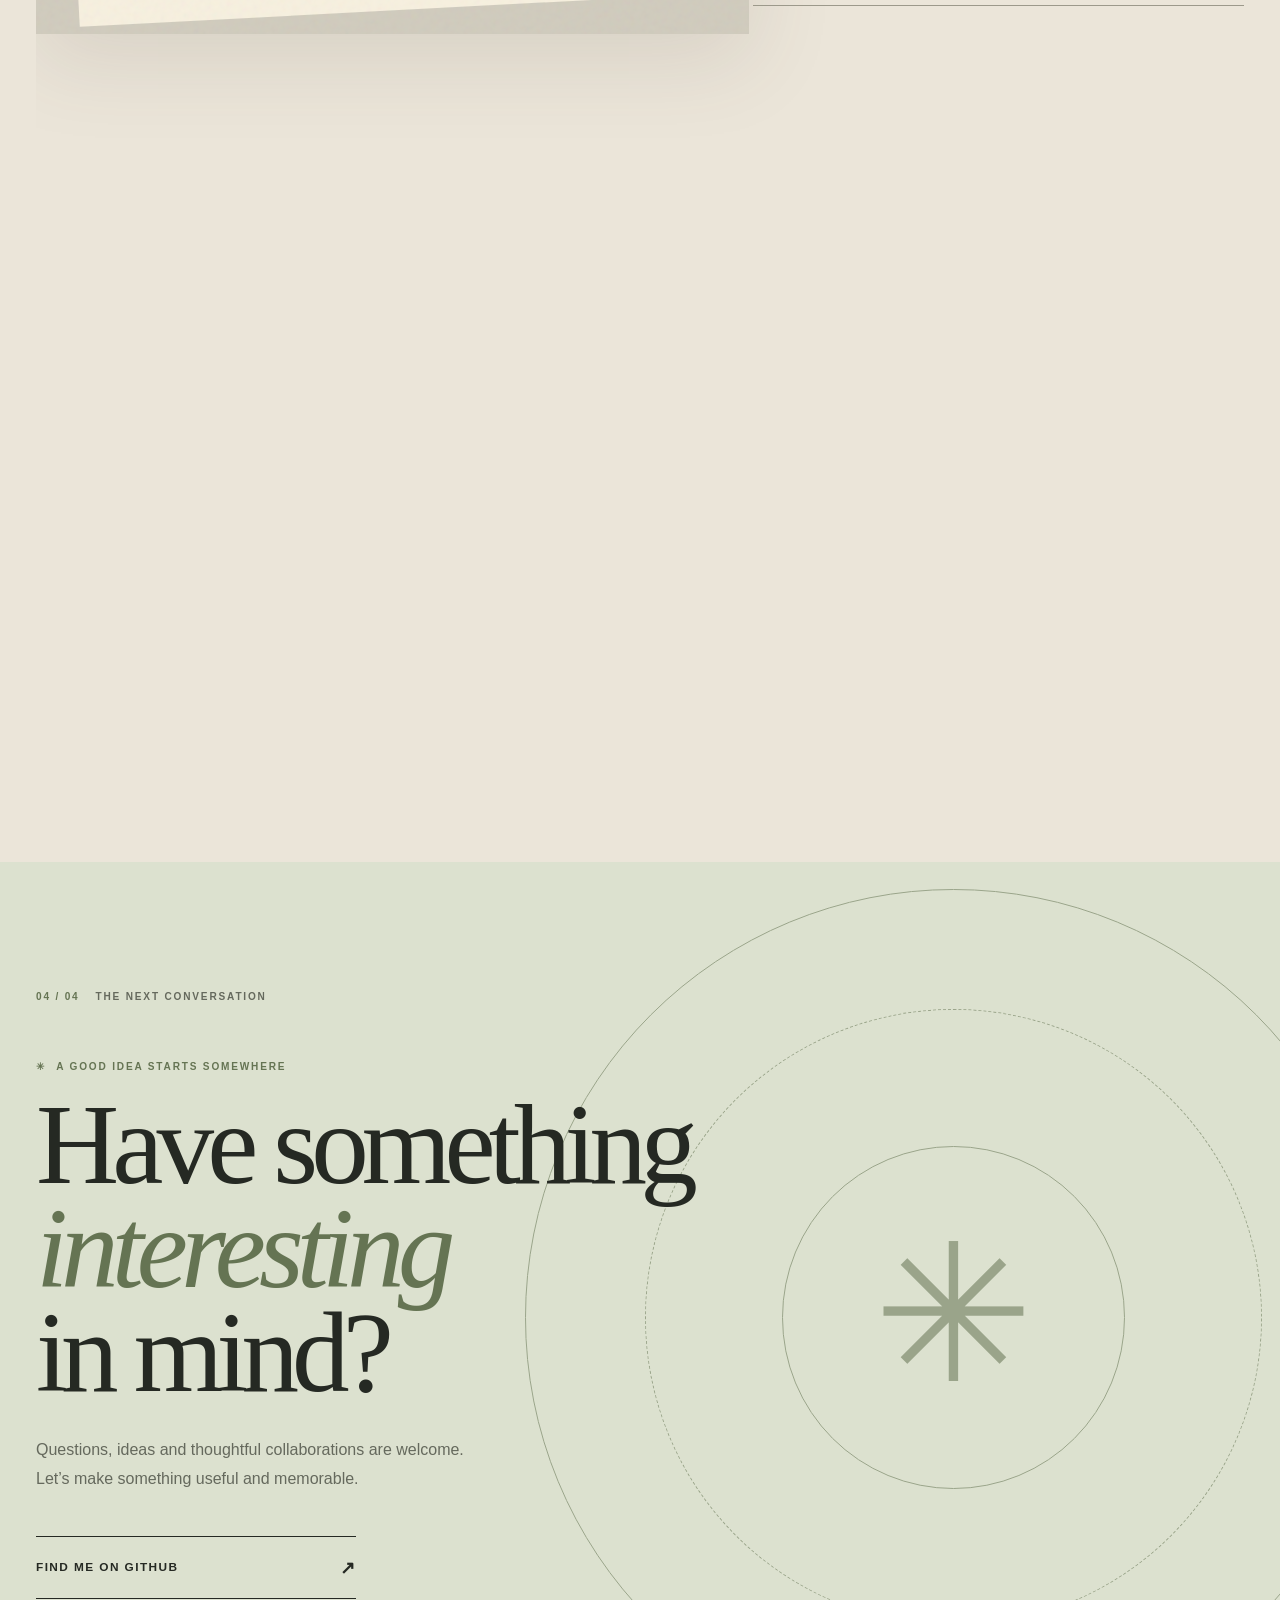
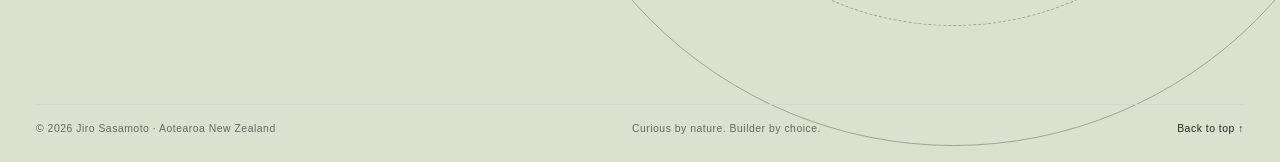
==== commit e8c830e9: "Build four-scene scrolling portfolio" ====
--- a/index.html
+++ b/index.html
@@ -1,64 +1,167 @@
-<!DOCTYPE html>
-<html lang="en"><head>
-<meta http-equiv="content-type" content="text/html; charset=UTF-8">
-<meta charset="UTF-8">
-<meta name="viewport" content="width=device-width, initial-scale=1">
-<meta name="color-scheme" content="light dark">
-<meta name="description" content="Jiro Sasamoto is a New Zealand based software developer with 20+ years of practice, exploring ideas across data, web, and AI/ML.">
-<meta name="author" content="Jiro Sasamoto">
-<title>Jiro Sasamoto — Software developer in New Zealand</title>
-<link rel="icon" href="assets/favicon.svg" type="image/svg+xml">
-<link rel="apple-touch-icon" href="assets/apple-touch-icon.png">
-<link rel="canonical" href="https://zirosas.github.io/portfolio/">
-<meta property="og:type" content="website">
-<meta property="og:locale" content="en_NZ">
-<meta property="og:site_name" content="Jiro Sasamoto">
-<meta property="og:title" content="Jiro Sasamoto — Software developer">
-<meta property="og:description" content="Curious by nature. Builder by choice. A New Zealand based software developer with 20+ years of practice.">
-<meta property="og:url" content="https://zirosas.github.io/portfolio/">
-<meta property="og:image" content="https://zirosas.github.io/portfolio/assets/og-image.jpg">
-<meta property="og:image:width" content="1200">
-<meta property="og:image:height" content="630">
-<meta property="og:image:alt" content="Jiro Sasamoto — Curious by nature. Builder by choice.">
-<meta name="twitter:card" content="summary_large_image">
-<meta name="twitter:title" content="Jiro Sasamoto — Software developer">
-<meta name="twitter:description" content="Curious by nature. Builder by choice. A New Zealand based software developer with 20+ years of practice.">
-<meta name="twitter:image" content="https://zirosas.github.io/portfolio/assets/og-image.jpg">
-<meta name="theme-color" content="#f5f3ec" media="(prefers-color-scheme: light)">
-<meta name="theme-color" content="#11130f" media="(prefers-color-scheme: dark)">
-<script>
-(function(){var r=document.documentElement,s=null;try{s=localStorage.getItem('theme')}catch(e){}var d=window.matchMedia&&window.matchMedia('(prefers-color-scheme: dark)').matches;r.setAttribute('data-theme',s==='dark'||s==='light'?s:(d?'dark':'light'));})();
-</script>
-<script type="application/ld+json">
-{"@context":"https://schema.org","@type":"Person","name":"Jiro Sasamoto","url":"https://zirosas.github.io/portfolio/","jobTitle":"Software developer","address":{"@type":"PostalAddress","addressLocality":"Auckland","addressCountry":"NZ"},"sameAs":["https://github.com/zirosas"]}
-</script>
-<link rel="stylesheet" href="assets/styles.css"></head> <body> <a class="skip-link" href="#main">Skip to content</a> <header class="site-header wrap"> <a class="identity" href="./" aria-label="Home"> <span class="identity-mark" aria-hidden="true"><svg viewBox="0 0 64 64" width="17" height="17" fill="none" stroke="currentColor" stroke-width="5" stroke-linecap="square"><line x1="32" y1="13" x2="32" y2="51"/><line x1="15.5" y1="22.5" x2="48.5" y2="41.5"/><line x1="15.5" y1="41.5" x2="48.5" y2="22.5"/></svg></span> <span><strong>JIRO SASAMOTO</strong><small>Software developer · New Zealand</small></span> </a> <nav aria-label="Main navigation"> <a href="#work">Work</a><a href="#journal">Journal</a><a href="#about">About</a><a href="#contact">Contact</a> </nav> <span class="availability">Based in Aotearoa, NZ <span aria-hidden="true">↗</span></span> </header> <main id="main"> <section class="hero wrap" aria-labelledby="hero-title" data-astro-cid-j7pv25f6=""> <div class="hero-copy" data-astro-cid-j7pv25f6=""> <div class="hero-meta" data-astro-cid-j7pv25f6=""><span data-astro-cid-j7pv25f6="">Software developer / New Zealand</span><span data-astro-cid-j7pv25f6="">20+ years of practice</span></div> <span class="eyebrow" data-astro-cid-j7pv25f6="">Ideas, systems, and useful things</span> <h1 id="hero-title" class="display" data-astro-cid-j7pv25f6="">Curious by<br data-astro-cid-j7pv25f6=""><em data-astro-cid-j7pv25f6="">nature.</em><br data-astro-cid-j7pv25f6="">Builder by<br data-astro-cid-j7pv25f6=""><em data-astro-cid-j7pv25f6="">choice.</em></h1> <p class="hero-lede" data-astro-cid-j7pv25f6="">I explore ideas, build useful things, and find the interesting questions between software, data, and everyday life.</p> <a class="text-link" href="#work" data-astro-cid-j7pv25f6="">Explore selected work <span aria-hidden="true" data-astro-cid-j7pv25f6="">↗</span></a> </div> <div class="hero-image" data-astro-cid-j7pv25f6=""> <img src="assets/hero-portrait.webp" alt="Pencil-style illustration of a person in a cap beside a small dog" width="940" height="1673" fetchpriority="high" data-astro-cid-j7pv25f6=""> </div> <div class="hero-side-note" aria-hidden="true" data-astro-cid-j7pv25f6="">KEEP ASKING BETTER QUESTIONS — KEEP BUILDING</div> </section> <section id="work" class="work-section" data-astro-cid-j7pv25f6=""> <div class="wrap" data-astro-cid-j7pv25f6=""> <div class="section-heading" data-astro-cid-j7pv25f6=""><div data-astro-cid-j7pv25f6=""><span class="section-kicker" data-astro-cid-j7pv25f6="">Selected personal projects</span><h2 class="section-title" data-astro-cid-j7pv25f6="">Work <em data-astro-cid-j7pv25f6="">&amp;</em> experiments</h2></div><p data-astro-cid-j7pv25f6="">Small products and explorations at different stages. Each is a work in progress, shared for the ideas behind it.</p></div> <div class="work-grid" data-astro-cid-j7pv25f6=""> <article class="project project-market" data-astro-cid-j7pv25f6=""> <div class="project-visual market-visual" role="img" aria-label="Abstract watchlist interface illustration; not a screenshot of the app" data-astro-cid-j7pv25f6=""> <div class="mock-window" data-astro-cid-j7pv25f6=""><div class="mock-top" data-astro-cid-j7pv25f6=""><span data-astro-cid-j7pv25f6="">MARKET PULSE</span><span data-astro-cid-j7pv25f6="">WATCHLIST / EXPERIMENT</span></div><div class="mock-main" data-astro-cid-j7pv25f6=""><div class="mock-intro" data-astro-cid-j7pv25f6=""><small data-astro-cid-j7pv25f6="">Track what matters</small><strong data-astro-cid-j7pv25f6="">Market overview</strong><span data-astro-cid-j7pv25f6="">Stocks + crypto</span></div><div class="mock-chart" data-astro-cid-j7pv25f6=""><i data-astro-cid-j7pv25f6=""></i><i data-astro-cid-j7pv25f6=""></i><i data-astro-cid-j7pv25f6=""></i><i data-astro-cid-j7pv25f6=""></i><i data-astro-cid-j7pv25f6=""></i><i data-astro-cid-j7pv25f6=""></i><i data-astro-cid-j7pv25f6=""></i><i data-astro-cid-j7pv25f6=""></i><i data-astro-cid-j7pv25f6=""></i><i data-astro-cid-j7pv25f6=""></i><i data-astro-cid-j7pv25f6=""></i><i data-astro-cid-j7pv25f6=""></i></div><div class="mock-row" data-astro-cid-j7pv25f6=""><span data-astro-cid-j7pv25f6="">01  WATCHLIST</span><span data-astro-cid-j7pv25f6="">02  NOTES</span><span data-astro-cid-j7pv25f6="">03  TRENDS</span></div></div></div> </div> <div class="project-copy" data-astro-cid-j7pv25f6=""><span class="project-number" data-astro-cid-j7pv25f6="">01 / PRODUCT EXPLORATION</span><h3 data-astro-cid-j7pv25f6="">Market Pulse</h3><p data-astro-cid-j7pv25f6="">A stock and crypto watchlist PWA, exploring a calmer way to follow the markets and keep relevant signals close at hand.</p><div class="project-foot" data-astro-cid-j7pv25f6=""><span data-astro-cid-j7pv25f6="">In development</span><span data-astro-cid-j7pv25f6="">PWA · Markets</span></div></div> </article> <article class="project project-camera" data-astro-cid-j7pv25f6=""> <div class="project-visual camera-visual" role="img" aria-label="Abstract camera framing grid illustration; not a screenshot of the app" data-astro-cid-j7pv25f6=""><div class="camera-frame" data-astro-cid-j7pv25f6=""><div class="frame-line v1" data-astro-cid-j7pv25f6=""></div><div class="frame-line v2" data-astro-cid-j7pv25f6=""></div><div class="frame-line h1" data-astro-cid-j7pv25f6=""></div><div class="frame-line h2" data-astro-cid-j7pv25f6=""></div><div class="focus-ring" data-astro-cid-j7pv25f6=""></div><span data-astro-cid-j7pv25f6="">FRAME / GUIDE</span></div></div> <div class="project-copy" data-astro-cid-j7pv25f6=""><span class="project-number" data-astro-cid-j7pv25f6="">02 / MOBILE EXPLORATION</span><h3 data-astro-cid-j7pv25f6="">Camera framing guide</h3><p data-astro-cid-j7pv25f6="">An app concept for composing a shot with more intention. Currently being explored and developed.</p><div class="project-foot" data-astro-cid-j7pv25f6=""><span data-astro-cid-j7pv25f6="">In development</span><span data-astro-cid-j7pv25f6="">Camera · Composition</span></div></div> </article> <article class="project project-property" data-astro-cid-j7pv25f6=""> <div class="project-copy" data-astro-cid-j7pv25f6=""><span class="project-number" data-astro-cid-j7pv25f6="">03 / DATA EXPLORATION</span><h3 data-astro-cid-j7pv25f6="">NZ Property Explorer</h3><p data-astro-cid-j7pv25f6="">An exploration of New Zealand property data using LINZ data, with an interest in making complex information easier to inspect.</p><div class="project-foot" data-astro-cid-j7pv25f6=""><span data-astro-cid-j7pv25f6="">In development</span><span data-astro-cid-j7pv25f6="">LINZ data · New Zealand</span></div></div> <div class="project-visual property-visual" role="img" aria-label="Abstract parcel map illustration; not a screenshot or geographic data" data-astro-cid-j7pv25f6=""><div class="parcel p1" data-astro-cid-j7pv25f6=""></div><div class="parcel p2" data-astro-cid-j7pv25f6=""></div><div class="parcel p3" data-astro-cid-j7pv25f6=""></div><div class="parcel p4" data-astro-cid-j7pv25f6=""></div><div class="parcel p5" data-astro-cid-j7pv25f6=""></div><span data-astro-cid-j7pv25f6="">LAND / DATA / PLACE</span></div> </article> <article class="project project-crypto" data-astro-cid-j7pv25f6=""> <div class="project-visual crypto-visual" role="img" aria-label="Abstract chart and video timeline illustration; not a screenshot" data-astro-cid-j7pv25f6=""><div class="video-frame" data-astro-cid-j7pv25f6=""><div class="video-label" data-astro-cid-j7pv25f6="">CHART MOTION / STUDY 04</div><div class="video-bars" data-astro-cid-j7pv25f6=""><i data-astro-cid-j7pv25f6=""></i><i data-astro-cid-j7pv25f6=""></i><i data-astro-cid-j7pv25f6=""></i><i data-astro-cid-j7pv25f6=""></i><i data-astro-cid-j7pv25f6=""></i><i data-astro-cid-j7pv25f6=""></i><i data-astro-cid-j7pv25f6=""></i><i data-astro-cid-j7pv25f6=""></i><i data-astro-cid-j7pv25f6=""></i><i data-astro-cid-j7pv25f6=""></i><i data-astro-cid-j7pv25f6=""></i><i data-astro-cid-j7pv25f6=""></i></div><div class="video-play" data-astro-cid-j7pv25f6="">▶</div><div class="video-timeline" data-astro-cid-j7pv25f6=""></div></div></div> <div class="project-copy" data-astro-cid-j7pv25f6=""><span class="project-number" data-astro-cid-j7pv25f6="">04 / VISUAL EXPERIMENT</span><h3 data-astro-cid-j7pv25f6="">Crypto chart video experiments</h3><p data-astro-cid-j7pv25f6="">Experiments with turning crypto chart movement into short visual stories and video formats.</p><div class="project-foot" data-astro-cid-j7pv25f6=""><span data-astro-cid-j7pv25f6="">Experimental</span><span data-astro-cid-j7pv25f6="">Charts · Video</span></div></div> </article> </div> </div> </section> <section id="about" class="practice-section" data-astro-cid-j7pv25f6=""> <div class="wrap" data-astro-cid-j7pv25f6=""><div class="practice-top" data-astro-cid-j7pv25f6=""><span class="section-kicker" data-astro-cid-j7pv25f6="">The work behind the work</span><span data-astro-cid-j7pv25f6="">Experience / tools / curiosity</span></div><div class="practice-body" data-astro-cid-j7pv25f6=""><h2 data-astro-cid-j7pv25f6="">Building at the<br data-astro-cid-j7pv25f6=""><em data-astro-cid-j7pv25f6="">intersection</em> of<br data-astro-cid-j7pv25f6="">systems and ideas.</h2><div data-astro-cid-j7pv25f6=""><p data-astro-cid-j7pv25f6="">More than two decades in software development have taken me across database design and migration, web development, Python, Docker, and AI/ML.</p><p data-astro-cid-j7pv25f6="">Today I lead a development team at Straker. Outside that role, personal projects give me room to investigate new questions and make ideas tangible.</p><a class="button" href="#about" data-astro-cid-j7pv25f6="">More about my practice <span aria-hidden="true" data-astro-cid-j7pv25f6="">↗</span></a></div></div><div class="expertise" data-astro-cid-j7pv25f6=""><span data-astro-cid-j7pv25f6="">Database design &amp; migration</span><span data-astro-cid-j7pv25f6="">Web &amp; Python</span><span data-astro-cid-j7pv25f6="">Docker</span><span data-astro-cid-j7pv25f6="">AI / ML</span></div></div> </section> <section id="journal" class="journal-section wrap" data-astro-cid-j7pv25f6=""><div class="section-heading" data-astro-cid-j7pv25f6=""><div data-astro-cid-j7pv25f6=""><span class="section-kicker" data-astro-cid-j7pv25f6="">Notes from the process</span><h2 class="section-title" data-astro-cid-j7pv25f6="">Journal <em data-astro-cid-j7pv25f6="">&amp;</em> thinking</h2></div><p data-astro-cid-j7pv25f6="">Observations from building, testing, and learning. Published writing will appear here once it is ready.</p></div><a class="journal-row" href="#journal" data-astro-cid-j7pv25f6=""><span data-astro-cid-j7pv25f6="">001</span><strong data-astro-cid-j7pv25f6="">Journal entries coming soon</strong><span data-astro-cid-j7pv25f6="">View journal <span aria-hidden="true" data-astro-cid-j7pv25f6="">↗</span></span></a></section> <section id="contact" class="contact-banner" data-astro-cid-j7pv25f6=""><div class="wrap contact-inner" data-astro-cid-j7pv25f6=""><div data-astro-cid-j7pv25f6=""><span class="section-kicker" data-astro-cid-j7pv25f6="">Continue the conversation</span><h2 data-astro-cid-j7pv25f6="">Have something<br data-astro-cid-j7pv25f6=""><em data-astro-cid-j7pv25f6="">interesting in mind?</em></h2><p data-astro-cid-j7pv25f6="">Questions, ideas, and thoughtful collaborations are welcome.</p></div><a class="button" href="https://github.com/zirosas" target="_blank" rel="noopener" data-astro-cid-j7pv25f6="">Reach me on GitHub <span aria-hidden="true" data-astro-cid-j7pv25f6="">↗</span></a></div></section> </main> <footer class="site-footer"> <div class="wrap footer-top"> <div><span class="eyebrow">AN OPEN ENDED PRACTICE</span><p>Curious by nature.<br><em>Builder by choice.</em></p></div> <div class="footer-links"><a href="#work">Work</a><a href="#journal">Journal</a><a href="#about">About</a><a href="#contact">Contact</a></div> </div> <div class="wrap footer-bottom"><span>© 2026 Jiro Sasamoto · Auckland, New Zealand</span><span><a href="https://github.com/zirosas" target="_blank" rel="noopener">GitHub ↗</a></span></div> </footer> <button class="theme-toggle" type="button" aria-label="Switch to dark theme" aria-pressed="false"><span class="theme-toggle-icon" aria-hidden="true">☾</span><span class="theme-toggle-label">Dark</span></button> <script>
-(function(){
-  var root=document.documentElement;
-  var btn=document.querySelector('.theme-toggle');
-  if(!btn) return;
-  var icon=btn.querySelector('.theme-toggle-icon');
-  var label=btn.querySelector('.theme-toggle-label');
-  function stored(){try{return localStorage.getItem('theme')}catch(e){return null}}
-  function render(){
-    var dark=root.getAttribute('data-theme')==='dark';
-    btn.setAttribute('aria-pressed',String(dark));
-    btn.setAttribute('aria-label',dark?'Switch to light theme':'Switch to dark theme');
-    icon.textContent=dark?'☀':'☾';
-    label.textContent=dark?'Light':'Dark';
-  }
-  btn.addEventListener('click',function(){
-    var next=root.getAttribute('data-theme')==='dark'?'light':'dark';
-    root.setAttribute('data-theme',next);
-    try{localStorage.setItem('theme',next)}catch(e){}
-    render();
-  });
-  if(window.matchMedia){
-    var mq=window.matchMedia('(prefers-color-scheme: dark)');
-    var sync=function(e){if(!stored()){root.setAttribute('data-theme',e.matches?'dark':'light');render();}};
-    if(mq.addEventListener) mq.addEventListener('change',sync);
-    else if(mq.addListener) mq.addListener(sync);
-  }
-  render();
-})();
-</script></body></html>+<!doctype html>
+<html lang="en">
+<head>
+  <meta charset="utf-8">
+  <meta name="viewport" content="width=device-width, initial-scale=1">
+  <meta name="color-scheme" content="light dark">
+  <meta name="description" content="Jiro Sasamoto is a product engineer in New Zealand, building thoughtful products across software, data and AI with a focus on UI and UX.">
+  <meta name="author" content="Jiro Sasamoto">
+  <title>Jiro Sasamoto — Product Engineer in New Zealand</title>
+  <link rel="icon" href="assets/favicon.svg" type="image/svg+xml">
+  <link rel="apple-touch-icon" href="assets/apple-touch-icon.png">
+  <link rel="canonical" href="https://zirosas.github.io/portfolio/">
+  <meta property="og:type" content="website">
+  <meta property="og:locale" content="en_NZ">
+  <meta property="og:site_name" content="Jiro Sasamoto">
+  <meta property="og:title" content="Jiro Sasamoto — Product Engineer">
+  <meta property="og:description" content="Turning curious questions into useful products across software, data and AI, with care for UI and UX.">
+  <meta property="og:url" content="https://zirosas.github.io/portfolio/">
+  <meta property="og:image" content="https://zirosas.github.io/portfolio/assets/og-image.jpg">
+  <meta property="og:image:width" content="1200">
+  <meta property="og:image:height" content="630">
+  <meta property="og:image:alt" content="Jiro Sasamoto — Curious by nature. Builder by choice.">
+  <meta name="twitter:card" content="summary_large_image">
+  <meta name="twitter:title" content="Jiro Sasamoto — Product Engineer">
+  <meta name="twitter:description" content="Turning curious questions into useful products across software, data and AI, with care for UI and UX.">
+  <meta name="twitter:image" content="https://zirosas.github.io/portfolio/assets/og-image.jpg">
+  <meta name="theme-color" content="#f5f3ec" media="(prefers-color-scheme: light)">
+  <meta name="theme-color" content="#11130f" media="(prefers-color-scheme: dark)">
+  <script>
+    (function () {
+      var saved = null;
+      try { saved = localStorage.getItem('theme'); } catch (error) {}
+      var prefersDark = window.matchMedia && window.matchMedia('(prefers-color-scheme: dark)').matches;
+      document.documentElement.setAttribute('data-theme', saved === 'dark' || saved === 'light' ? saved : (prefersDark ? 'dark' : 'light'));
+    })();
+  </script>
+  <script type="application/ld+json">
+    {"@context":"https://schema.org","@type":"Person","name":"Jiro Sasamoto","url":"https://zirosas.github.io/portfolio/","jobTitle":"Product Engineer","address":{"@type":"PostalAddress","addressLocality":"Auckland","addressCountry":"NZ"},"sameAs":["https://github.com/zirosas"]}
+  </script>
+  <link rel="stylesheet" href="assets/styles.css">
+  <script src="assets/story.js" defer></script>
+</head>
+<body>
+  <a class="skip-link" href="#main">Skip to content</a>
+  <header class="site-header">
+    <a class="identity" href="#intro" aria-label="Jiro Sasamoto, back to introduction">
+      <span class="identity-mark" aria-hidden="true"><svg viewBox="0 0 64 64" width="17" height="17" fill="none" stroke="currentColor" stroke-width="5" stroke-linecap="square"><line x1="32" y1="13" x2="32" y2="51"/><line x1="15.5" y1="22.5" x2="48.5" y2="41.5"/><line x1="15.5" y1="41.5" x2="48.5" y2="22.5"/></svg></span>
+      <span class="identity-text"><strong>JIRO SASAMOTO</strong><small>Product Engineer · Aotearoa NZ</small></span>
+    </a>
+    <nav aria-label="Main navigation">
+      <a href="#intro">01 Intro</a>
+      <a href="#signals">02 Signals</a>
+      <a href="#studio">03 Studio</a>
+      <a href="#contact">04 Contact</a>
+    </nav>
+    <span class="header-note">An open ended practice <span aria-hidden="true">↗</span></span>
+  </header>
+  <main id="main">
+    <section class="scene hero-scene" id="intro" aria-labelledby="intro-title">
+      <div class="hero-inner wrap">
+        <div class="hero-copy" data-reveal>
+          <p class="scene-index"><span>01 / 04</span> INTRODUCTION</p>
+          <span class="eyebrow">Engineering with an eye for UI &amp; UX</span>
+          <h1 id="intro-title">Curious<br>by <em>nature.</em><br>Builder by<br><em>choice.</em></h1>
+          <p class="hero-lede">I turn curious questions into useful products across software, data and AI. I care about the experience people have with them, down to the details.</p>
+          <div class="hero-actions">
+            <a class="underlined-link" href="#signals">Explore the story <span aria-hidden="true">↓</span></a>
+            <span>20+ years in software · New Zealand</span>
+          </div>
+        </div>
+        <div class="portrait-stage" aria-hidden="true">
+          <div class="portrait-halo"></div>
+          <span class="portrait-arc portrait-arc-one"></span>
+          <span class="portrait-arc portrait-arc-two"></span>
+          <img src="assets/hero-portrait.webp" alt="" width="940" height="1673" fetchpriority="high">
+          <span class="portrait-caption">KEEP ASKING BETTER QUESTIONS — KEEP BUILDING</span>
+        </div>
+        <div class="hero-bottom"><span>SCROLL TO EXPLORE</span><span aria-hidden="true">↓</span><span>AUCKLAND / AOTEAROA</span></div>
+      </div>
+    </section>
+
+    <section class="scene data-scene scroll-scene" id="signals" aria-labelledby="signals-title">
+      <span class="anchor-alias" id="work" aria-hidden="true"></span>
+      <div class="scene-sticky wrap">
+        <div class="scene-topline" data-reveal><span>02 / 04</span><span>DATA · GRAPHS · RESEARCH</span><span>FIND THE SIGNAL</span></div>
+        <div class="data-copy" data-reveal>
+          <span class="eyebrow">From complexity to clarity</span>
+          <h2 id="signals-title">Read the<br><em>signal.</em></h2>
+          <p>I explore how data can become clearer, calmer and more useful. After two decades in software, I now lead a development team at Straker and keep building personal experiments around better ways to understand information.</p>
+        </div>
+        <div class="data-visual" role="img" aria-label="Illustrative research chart with a rising line, grid and annotated data points. This is a conceptual graphic, not real market or property data.">
+          <div class="data-visual-top"><span>FIELD NOTE / 001</span><span>OBSERVE → QUESTION → SHAPE</span></div>
+          <svg class="signal-chart" viewBox="0 0 900 520" preserveAspectRatio="xMidYMid meet" aria-hidden="true">
+            <defs>
+              <linearGradient id="signal-fill" x1="0" y1="0" x2="0" y2="1"><stop offset="0" stop-color="#c8db97" stop-opacity=".28"/><stop offset="1" stop-color="#c8db97" stop-opacity="0"/></linearGradient>
+            </defs>
+            <g class="chart-grid">
+              <path d="M65 90H850M65 165H850M65 240H850M65 315H850M65 390H850M65 465H850"/>
+              <path d="M65 65V465M195 65V465M325 65V465M455 65V465M585 65V465M715 65V465M845 65V465"/>
+            </g>
+            <path class="chart-area" d="M65 395 C130 380 150 425 200 345 S285 290 330 335 S395 245 460 255 S545 285 590 190 S695 220 735 125 S810 145 845 78 L845 465 L65 465 Z"/>
+            <path class="chart-line chart-line-shadow" d="M65 395 C130 380 150 425 200 345 S285 290 330 335 S395 245 460 255 S545 285 590 190 S695 220 735 125 S810 145 845 78" pathLength="1"/>
+            <path class="chart-line" d="M65 395 C130 380 150 425 200 345 S285 290 330 335 S395 245 460 255 S545 285 590 190 S695 220 735 125 S810 145 845 78" pathLength="1"/>
+            <circle class="chart-point point-one" cx="200" cy="345" r="7"/>
+            <circle class="chart-point point-two" cx="460" cy="255" r="7"/>
+            <circle class="chart-point point-three" cx="735" cy="125" r="9"/>
+            <path class="chart-crosshair" d="M735 70V465M65 125H850"/>
+            <text x="65" y="498">OBSERVE</text><text x="390" y="498">INTERPRET</text><text x="760" y="498">EXPLORE</text>
+          </svg>
+          <div class="chart-annotation annotation-one"><span>01</span><strong>Look closer</strong><small>Patterns beneath the noise</small></div>
+          <div class="chart-annotation annotation-two"><span>02</span><strong>Make it legible</strong><small>Meaning through interaction</small></div>
+          <div class="data-visual-bottom"><span>EXPERIMENTAL VISUAL / NOT LIVE DATA</span><span>↗</span></div>
+        </div>
+        <div class="scene-projects" data-reveal>
+          <div><span>01 / PRODUCT EXPLORATION</span><strong>Market Pulse</strong><small>A calmer stock and crypto watchlist PWA · In development</small></div>
+          <div><span>02 / DATA EXPLORATION</span><strong>NZ Property Explorer</strong><small>Making complex property information easier to inspect · In development</small></div>
+        </div>
+      </div>
+    </section>
+
+    <section class="scene art-scene scroll-scene" id="studio" aria-labelledby="studio-title">
+      <span class="anchor-alias" id="journal" aria-hidden="true"></span>
+      <span class="anchor-alias" id="about" aria-hidden="true"></span>
+      <div class="scene-sticky wrap">
+        <div class="scene-topline" data-reveal><span>03 / 04</span><span>FORM · MOTION · EXPERIENCE</span><span>LEAVE ROOM TO PLAY</span></div>
+        <div class="art-visual" role="img" aria-label="Abstract composition of a warm sun, framing lines, organic waves and layered shapes, representing visual experiments.">
+          <div class="art-paper"></div>
+          <div class="art-sun"></div>
+          <div class="art-disc"></div>
+          <div class="art-grid"></div>
+          <div class="art-frame"><span class="frame-corner tl"></span><span class="frame-corner tr"></span><span class="frame-corner bl"></span><span class="frame-corner br"></span><span class="frame-cross">+</span></div>
+          <svg class="art-wave" viewBox="0 0 760 600" preserveAspectRatio="none" aria-hidden="true">
+            <path d="M-30 410 C90 250 180 490 315 320 S550 190 790 270"/>
+            <path d="M-30 445 C110 285 205 530 335 355 S560 220 790 310"/>
+            <path d="M-30 480 C110 325 215 565 350 390 S590 255 790 350"/>
+          </svg>
+          <span class="art-stamp stamp-one">FORM<br>STUDY 03</span>
+          <span class="art-stamp stamp-two">COMPOSE / EXPLORE</span>
+          <span class="art-grain"></span>
+        </div>
+        <div class="art-copy" data-reveal>
+          <span class="eyebrow">Design sensibility, engineering hands</span>
+          <h2 id="studio-title">Make room<br>for <em>wonder.</em></h2>
+          <p>I am an engineer who cares about visual rhythm, intuitive interaction and the moments that make a product feel good to use. Personal experiments give me space to play with those ideas.</p>
+          <div class="art-projects">
+            <div><span>01 / MOBILE EXPLORATION</span><strong>Camera framing guide</strong><small>Composition with more intention · In development</small></div>
+            <div><span>02 / VISUAL EXPERIMENT</span><strong>Crypto chart video</strong><small>Turning chart motion into short visual stories · Experimental</small></div>
+          </div>
+        </div>
+      </div>
+    </section>
+
+    <section class="scene contact-scene" id="contact" aria-labelledby="contact-title">
+      <div class="contact-orbit" aria-hidden="true"><span></span><span></span><span></span><i>✳</i></div>
+      <div class="contact-content wrap" data-reveal>
+        <p class="scene-index"><span>04 / 04</span> THE NEXT CONVERSATION</p>
+        <span class="eyebrow">A good idea starts somewhere</span>
+        <h2 id="contact-title">Have something<br><em>interesting</em><br>in mind?</h2>
+        <p>Questions, ideas and thoughtful collaborations are welcome. Let’s make something useful and memorable.</p>
+        <a class="contact-link" href="https://github.com/zirosas" target="_blank" rel="noopener noreferrer">Find me on GitHub <span aria-hidden="true">↗</span></a>
+      </div>
+      <footer class="site-footer wrap"><span>© 2026 Jiro Sasamoto · Aotearoa New Zealand</span><span>Curious by nature. Builder by choice.</span><a href="#intro">Back to top ↑</a></footer>
+    </section>
+  </main>
+  <button class="theme-toggle" type="button" aria-label="Switch to dark theme" aria-pressed="false"><span class="theme-toggle-icon" aria-hidden="true">☾</span><span class="theme-toggle-label">Dark</span></button>
+</body>
+</html>
--- a/assets/styles.css
+++ b/assets/styles.css
@@ -0,0 +1,259 @@
+:root {
+  color-scheme: light;
+  --paper: #f5f3ec;
+  --ink: #252923;
+  --muted: #65695d;
+  --olive: #657453;
+  --line: #d6d7cc;
+  --panel: #ece9de;
+  --art-bg: #ebe5d9;
+  --art-paper: #f7f0df;
+  --art-ink: #32342e;
+  --contact-bg: #dce1cf;
+  --serif: Georgia, "Times New Roman", serif;
+  --sans: Arial, Helvetica, sans-serif;
+}
+:root[data-theme="dark"] {
+  color-scheme: dark;
+  --paper: #11130f;
+  --ink: #eceee3;
+  --muted: #aeb3a5;
+  --olive: #a9b592;
+  --line: #343a30;
+  --panel: #191d17;
+  --art-bg: #24231f;
+  --art-paper: #302f28;
+  --art-ink: #ede8d9;
+  --contact-bg: #1d251a;
+}
+* { box-sizing: border-box; }
+html { scroll-behavior: smooth; }
+body { margin: 0; background: var(--paper); color: var(--ink); font: 16px/1.6 var(--sans); -webkit-font-smoothing: antialiased; }
+img, svg { display: block; max-width: 100%; }
+a { color: inherit; text-decoration: none; }
+a:focus-visible, button:focus-visible { outline: 2px solid var(--olive); outline-offset: 5px; }
+button { font: inherit; }
+em { font-style: italic; font-weight: 400; }
+.wrap { width: min(100% - 72px, 1360px); margin-inline: auto; }
+.skip-link { position: fixed; z-index: 100; left: 1rem; top: -4rem; background: var(--ink); color: var(--paper); padding: .6rem 1rem; }
+.skip-link:focus { top: 1rem; }
+
+/* Navigation */
+.site-header { position: relative; z-index: 30; min-height: 76px; padding: 0 max(36px, calc((100vw - 1360px) / 2)); display: grid; grid-template-columns: 1fr auto 1fr; align-items: center; gap: 2rem; border-bottom: 1px solid var(--line); background: var(--paper); }
+.identity { display: inline-flex; width: max-content; max-width: 100%; align-items: center; gap: .7rem; line-height: 1.15; }
+.identity-mark { display: grid; place-items: center; width: 31px; height: 31px; border: 1px solid var(--ink); font-size: 1.15rem; line-height: 1; }
+.identity-text strong { display: block; font-size: .67rem; letter-spacing: .16em; white-space: nowrap; }
+.identity-text small { display: block; margin-top: 4px; color: var(--muted); font-size: .62rem; letter-spacing: .02em; white-space: nowrap; }
+.site-header nav { display: flex; align-items: center; gap: clamp(.8rem, 2vw, 2rem); }
+.site-header nav a, .header-note { font-size: .63rem; font-weight: 700; letter-spacing: .14em; text-transform: uppercase; white-space: nowrap; }
+.site-header nav a { border-bottom: 1px solid transparent; padding: .3rem 0; }
+.site-header nav a:hover, .site-header nav a[aria-current="true"] { border-color: currentColor; }
+.header-note { justify-self: end; color: var(--muted); }
+
+/* Shared scene details */
+.scene { position: relative; isolation: isolate; overflow: clip; }
+.anchor-alias { position: absolute; top: 0; left: 0; width: 1px; height: 1px; }
+.scene-index, .scene-topline, .eyebrow, .hero-bottom, .portrait-caption, .data-visual-top, .data-visual-bottom, .scene-projects span, .art-projects span, .art-stamp { font-size: .63rem; font-weight: 700; line-height: 1.4; letter-spacing: .18em; text-transform: uppercase; }
+.scene-index { display: flex; align-items: center; gap: 1rem; color: var(--muted); margin: 0 0 3rem; }
+.scene-index span { color: var(--olive); }
+.eyebrow { display: inline-block; color: var(--olive); }
+.eyebrow::before { content: "✳"; margin-right: .65rem; }
+h1, h2, p { margin-top: 0; }
+h1, h2 { font-family: var(--serif); font-weight: 400; letter-spacing: -.06em; }
+
+/* 01 — portrait and type */
+.hero-scene { min-height: calc(100svh - 76px); background: var(--paper); }
+.hero-inner { position: relative; display: grid; grid-template-columns: 56% 44%; align-items: center; min-height: calc(100svh - 76px); padding-top: 3rem; padding-bottom: 5rem; }
+.hero-copy { position: relative; z-index: 2; padding: 1rem 0 3rem; }
+.hero-copy h1 { margin: 1.1rem 0 1.6rem; font-size: clamp(5rem, 8.4vw, 9.4rem); line-height: .84; }
+.hero-copy h1 em { color: var(--olive); }
+.hero-lede { width: min(100%, 490px); color: var(--muted); font-size: 1rem; line-height: 1.8; }
+.hero-actions { display: flex; align-items: center; flex-wrap: wrap; gap: 1.5rem 2.5rem; margin-top: 2.4rem; }
+.hero-actions > span { color: var(--muted); font-size: .69rem; letter-spacing: .08em; }
+.underlined-link { display: inline-flex; align-items: center; gap: 2rem; border-bottom: 1px solid currentColor; padding-bottom: .5rem; font-size: .69rem; font-weight: 700; letter-spacing: .12em; text-transform: uppercase; }
+.underlined-link:hover span { transform: translateY(4px); }
+.underlined-link span { transition: transform .25s; }
+.portrait-stage { position: relative; align-self: stretch; min-height: 660px; }
+.portrait-halo { position: absolute; width: 85%; aspect-ratio: 1; top: 13%; left: 9%; border-radius: 50%; background: radial-gradient(circle at 45% 42%, #e7e5d9 0, #d6dac9 57%, transparent 70%); }
+.portrait-arc { position: absolute; border: 1px solid var(--line); border-radius: 50%; width: 95%; aspect-ratio: 1; top: 8%; left: 3%; }
+.portrait-arc-two { width: 73%; top: 18%; left: 14%; border-style: dashed; opacity: .7; }
+.portrait-stage img { position: absolute; z-index: 1; width: min(110%, 660px); max-width: none; height: 103%; object-fit: contain; object-position: bottom; bottom: -3rem; right: -2%; transform: translateY(var(--portrait-shift, 0px)); filter: drop-shadow(0 12px 22px #383a2514); }
+.portrait-caption { position: absolute; z-index: 2; right: -1rem; top: 26%; color: var(--muted); writing-mode: vertical-rl; }
+.hero-bottom { position: absolute; z-index: 3; bottom: 1.4rem; left: 0; right: 0; display: flex; justify-content: space-between; border-top: 1px solid var(--line); padding-top: 1rem; color: var(--muted); }
+
+/* 02 and 03 use a pinned visual while the page scrolls. */
+.scroll-scene { height: 175svh; }
+.scene-sticky { position: sticky; top: 0; height: 100svh; overflow: hidden; }
+.scene-topline { position: absolute; z-index: 4; top: 5%; left: 0; right: 0; display: flex; justify-content: space-between; gap: 1rem; padding-bottom: 1rem; border-bottom: 1px solid currentColor; }
+
+/* 02 — data, graphs, research */
+.data-scene { background: #172019; color: #edf1e7; }
+.data-scene .scene-topline { color: #b9c8ad; border-color: #50604f; }
+.data-scene .eyebrow { color: #c8db97; }
+.data-copy { position: absolute; z-index: 3; top: 19%; left: 0; width: 41%; pointer-events: none; }
+.data-copy h2 { margin: 1.1rem 0 1.5rem; font-size: clamp(5rem, 7.4vw, 9rem); line-height: .87; }
+.data-copy h2 em { color: #c8db97; }
+.data-copy p { max-width: 340px; color: #c5d0c0; font-size: .94rem; line-height: 1.8; }
+.data-visual { position: absolute; top: 17%; right: 0; width: 67%; height: 65%; border: 1px solid #65735b; background: linear-gradient(145deg, #223128 0%, #19261d 58%, #1a2b23 100%); box-shadow: 0 26px 80px #0a100b66; overflow: hidden; }
+.data-visual::before { content: ""; position: absolute; inset: 0; background: radial-gradient(circle at 70% 20%, #95b08625, transparent 38%); pointer-events: none; }
+.data-visual-top, .data-visual-bottom { position: absolute; z-index: 2; left: 4%; right: 4%; display: flex; justify-content: space-between; gap: 1rem; color: #b5c7aa; }
+.data-visual-top { top: 4%; }.data-visual-bottom { bottom: 3%; }
+.signal-chart { position: absolute; width: 94%; height: 84%; left: 3%; top: 8%; overflow: visible; }
+.chart-grid path { fill: none; stroke: #657866; stroke-width: 1; opacity: .55; }
+.chart-area { fill: url(#signal-fill); }
+.chart-line { fill: none; stroke: #d6ec9e; stroke-width: 5; stroke-linejoin: round; stroke-linecap: round; }
+.chart-line-shadow { stroke: #d6ec9e; stroke-width: 18; opacity: .12; }
+.chart-point { fill: #d6ec9e; stroke: #233127; stroke-width: 5; }
+.chart-crosshair { fill: none; stroke: #b6d694; stroke-width: 1.5; stroke-dasharray: 6 7; opacity: .65; }
+.signal-chart text { fill: #a4b89f; font: 700 15px var(--sans); letter-spacing: 3px; }
+.chart-annotation { position: absolute; z-index: 3; display: grid; gap: .12rem; padding: .7rem .9rem; border: 1px solid #8aa77d; background: #213127e8; box-shadow: 0 10px 25px #0004; }
+.chart-annotation span { color: #c8db97; font-size: .61rem; letter-spacing: .15em; }
+.chart-annotation strong { font: 400 1.1rem var(--serif); }
+.chart-annotation small { color: #adbea9; font-size: .62rem; }
+.annotation-one { left: 22%; bottom: 23%; }.annotation-two { right: 9%; top: 23%; }
+.scene-projects { position: absolute; z-index: 4; bottom: 4%; left: 0; right: 0; display: grid; grid-template-columns: 1fr 1fr; gap: 1px; border-top: 1px solid #697d69; background: #697d69; }
+.scene-projects > div { display: grid; grid-template-columns: 1fr auto; gap: .2rem 1rem; padding: 1rem 1.2rem 0 0; background: #172019; }
+.scene-projects span { grid-column: 1 / -1; color: #adc19e; }
+.scene-projects strong { font: 400 clamp(1.25rem, 2vw, 2rem) var(--serif); letter-spacing: -.03em; }
+.scene-projects small { align-self: end; justify-self: end; max-width: 230px; color: #b9c8b5; font-size: .67rem; text-align: right; }
+.motion-ready .data-scene .chart-line { stroke-dasharray: 1; stroke-dashoffset: var(--draw, 1); }
+.motion-ready .data-scene .chart-area { opacity: var(--data-opacity, 0); }
+.motion-ready .data-scene .chart-point, .motion-ready .data-scene .chart-annotation, .motion-ready .data-scene .chart-crosshair { opacity: var(--data-opacity, 0); }
+.motion-ready .data-scene .annotation-one { transform: translateY(var(--annotation-shift, 28px)); }
+.motion-ready .data-scene .annotation-two { transform: translateY(calc(var(--annotation-shift, 28px) * -1)); }
+
+/* 03 — art and interface craft */
+.art-scene { background: var(--art-bg); color: var(--art-ink); }
+.art-scene .scene-topline { color: var(--art-ink); border-color: currentColor; opacity: .75; }
+.art-scene .eyebrow { color: #9a513c; }
+.art-visual { position: absolute; left: 0; top: 17%; width: 59%; height: 66%; overflow: hidden; background: #d0cbbd; box-shadow: 0 26px 80px #544b3c20; }
+.art-paper { position: absolute; inset: 4%; background: var(--art-paper); transform: rotate(-3deg); }
+.art-sun { position: absolute; width: 55%; aspect-ratio: 1; left: 4%; top: 3%; border-radius: 50%; background: #d77753; box-shadow: inset -45px -45px 0 #bb583b; transform: translateY(var(--sun-shift, 0px)); }
+.art-disc { position: absolute; z-index: 2; width: 34%; aspect-ratio: 1; left: 39%; top: 19%; border-radius: 50%; border: 28px solid #304f48; background: #92a999; mix-blend-mode: multiply; transform: rotate(var(--disc-spin, 0deg)) translateY(var(--disc-shift, 0px)); }
+:root[data-theme="dark"] .art-disc { mix-blend-mode: normal; }
+.art-grid { position: absolute; z-index: 3; inset: 11% 10%; background-image: linear-gradient(#514d4470 1px, transparent 1px), linear-gradient(90deg, #514d4470 1px, transparent 1px); background-size: 20% 20%; opacity: .55; transform: rotate(6deg); }
+.art-frame { position: absolute; z-index: 5; inset: 17% 16%; border: 2px solid #293c33; transform: rotate(var(--frame-spin, -8deg)); }
+.frame-corner { position: absolute; width: 24px; height: 24px; border: 6px solid #293c33; }
+.frame-corner.tl { left: -6px; top: -6px; border-right: 0; border-bottom: 0; }.frame-corner.tr { right: -6px; top: -6px; border-left: 0; border-bottom: 0; }.frame-corner.bl { left: -6px; bottom: -6px; border-right: 0; border-top: 0; }.frame-corner.br { right: -6px; bottom: -6px; border-left: 0; border-top: 0; }
+.frame-cross { position: absolute; left: 50%; top: 50%; transform: translate(-50%, -50%); color: #263d36; font: 400 5rem/1 var(--serif); }
+.art-wave { position: absolute; z-index: 4; inset: 0; width: 100%; height: 100%; overflow: visible; transform: translateY(var(--wave-shift, 0px)); }
+.art-wave path { fill: none; stroke: #f4c980; stroke-width: 16; stroke-linecap: round; mix-blend-mode: screen; }
+.art-stamp { position: absolute; z-index: 6; color: #202c26; }
+.stamp-one { right: 7%; top: 9%; font-size: .9rem; line-height: 1.1; }.stamp-two { left: 7%; bottom: 8%; }
+.art-grain { position: absolute; z-index: 7; inset: 0; opacity: .18; background-image: url("data:image/svg+xml,%3Csvg viewBox='0 0 180 180' xmlns='http://www.w3.org/2000/svg'%3E%3Cfilter id='n'%3E%3CfeTurbulence type='fractalNoise' baseFrequency='.5' numOctaves='2' stitchTiles='stitch'/%3E%3C/filter%3E%3Crect width='100%25' height='100%25' filter='url(%23n)' opacity='.35'/%3E%3C/svg%3E"); pointer-events: none; }
+.art-copy { position: absolute; z-index: 8; top: 21%; right: 0; width: 42%; padding-left: 1rem; }
+.art-copy h2 { margin: 1rem 0 1.5rem; font-size: clamp(4.3rem, 6.6vw, 8rem); line-height: .9; }
+.art-copy h2 em { color: #aa5b42; }
+.art-copy > p { max-width: 400px; font-size: .93rem; line-height: 1.8; }
+.art-projects { margin-top: 2rem; border-top: 1px solid #716f62; }
+.art-projects > div { display: grid; gap: .1rem; padding: .8rem 0; border-bottom: 1px solid #9c998b; }
+.art-projects span { color: #975d49; }
+.art-projects strong { font: 400 1.35rem var(--serif); }
+.art-projects small { font-size: .68rem; opacity: .78; }
+
+/* 04 — invitation */
+.contact-scene { min-height: 100svh; display: flex; flex-direction: column; justify-content: center; background: var(--contact-bg); }
+.contact-content { position: relative; z-index: 2; padding-top: 8rem; padding-bottom: 6rem; }
+.contact-content .scene-index { margin-bottom: 3rem; }
+.contact-content h2 { margin: 1rem 0 2rem; font-size: clamp(5rem, 9vw, 11rem); line-height: .9; }
+.contact-content h2 em { color: var(--olive); }
+.contact-content > p:not(.scene-index) { max-width: 430px; color: var(--muted); line-height: 1.8; }
+.contact-link { display: inline-flex; justify-content: space-between; gap: 4rem; align-items: center; min-width: min(100%, 320px); margin-top: 1.6rem; padding: 1rem 0; border-top: 1px solid var(--ink); border-bottom: 1px solid var(--ink); font-size: .74rem; font-weight: 700; letter-spacing: .12em; text-transform: uppercase; transition: padding .25s; }
+.contact-link:hover { padding-left: .7rem; padding-right: .7rem; }
+.contact-link span { font-size: 1.15rem; }
+.contact-orbit { position: absolute; right: -8%; top: 3%; width: min(67vw, 1000px); aspect-ratio: 1; opacity: .55; transform: rotate(var(--orbit-spin, 0deg)); pointer-events: none; }
+.contact-orbit span { position: absolute; inset: 0; border: 1px solid var(--olive); border-radius: 50%; }
+.contact-orbit span:nth-child(2) { inset: 14%; border-style: dashed; }.contact-orbit span:nth-child(3) { inset: 30%; }
+.contact-orbit i { position: absolute; left: 50%; top: 50%; transform: translate(-50%, -50%); color: var(--olive); font: normal 12rem/1 var(--serif); }
+.site-footer { position: relative; z-index: 2; display: flex; justify-content: space-between; gap: 1rem; margin-top: auto; border-top: 1px solid var(--line); padding-top: 1rem; padding-bottom: 1.5rem; color: var(--muted); font-size: .65rem; letter-spacing: .05em; }
+.site-footer a { color: var(--ink); }
+.site-footer a:hover { text-decoration: underline; text-underline-offset: .2em; }
+
+/* Theme control and progressive motion */
+.theme-toggle { position: fixed; z-index: 50; right: 1.25rem; bottom: 1.25rem; display: inline-flex; align-items: center; gap: .55rem; min-height: 42px; padding: .55rem .95rem; border: 1px solid var(--line); border-radius: 999px; background: var(--paper); color: var(--ink); font-size: .62rem; font-weight: 700; letter-spacing: .12em; text-transform: uppercase; cursor: pointer; box-shadow: 0 6px 24px #0003; }
+.theme-toggle:hover { border-color: var(--ink); transform: translateY(-2px); }
+.theme-toggle-icon { font-size: .95rem; }
+.motion-ready [data-reveal] { opacity: 0; transform: translateY(30px); transition: opacity .7s ease, transform .7s cubic-bezier(.2,.7,.2,1); }
+.motion-ready [data-reveal].is-visible { opacity: 1; transform: none; }
+
+@media (max-width: 1180px) {
+  .header-note { display: none; }
+  .site-header { grid-template-columns: 1fr auto; }
+  .hero-copy h1 { font-size: clamp(4.8rem, 8.1vw, 7.5rem); }
+  .data-copy h2 { font-size: 7vw; }
+  .art-copy h2 { font-size: 6vw; }
+}
+@media (max-width: 900px) {
+  .wrap { width: min(100% - 48px, 1360px); }
+  .site-header { padding-inline: 24px; }
+  .hero-inner { grid-template-columns: 56% 44%; }
+  .hero-copy h1 { font-size: 8vw; }
+  .portrait-stage { min-height: 550px; }
+  .portrait-stage img { height: 90%; bottom: -1rem; right: -12%; }
+  .data-copy { width: 44%; }
+  .data-visual { width: 66%; }
+  .data-copy h2 { font-size: 7vw; }
+  .art-visual { width: 56%; }
+  .art-copy { width: 45%; }
+  .art-copy h2 { font-size: 6vw; }
+}
+@media (max-width: 700px) {
+  .site-header { min-height: 68px; grid-template-columns: 1fr; gap: .65rem; padding-block: .8rem; }
+  .site-header nav { justify-content: space-between; gap: .5rem; }
+  .site-header nav a { font-size: .55rem; }
+  .identity-text small { display: none; }
+  .wrap { width: min(100% - 36px, 1360px); }
+  .scene-index { margin-bottom: 2rem; }
+  .hero-scene, .hero-inner { min-height: 0; }
+  .hero-inner { display: flex; flex-direction: column; align-items: stretch; padding-top: 3rem; padding-bottom: 3rem; }
+  .hero-copy { padding: 0; }
+  .hero-copy h1 { font-size: clamp(4.35rem, 13vw, 6.7rem); }
+  .hero-lede { max-width: 460px; }
+  .hero-actions { margin-top: 1.5rem; }
+  .portrait-stage { min-height: 480px; margin-top: 1rem; }
+  .portrait-halo { width: 80%; top: 8%; }
+  .portrait-arc { width: 85%; top: 6%; }
+  .portrait-arc-two { width: 63%; top: 17%; }
+  .portrait-stage img { height: 112%; width: 100%; right: 0; bottom: -3rem; }
+  .portrait-caption { right: 0; top: 16%; }
+  .hero-bottom { position: relative; margin-top: 1.2rem; }
+  .scroll-scene { height: auto; }
+  .scene-sticky { position: relative; height: auto; overflow: visible; padding-top: 5.5rem; padding-bottom: 4rem; }
+  .scene-topline { top: 2rem; }
+  .scene-topline span:nth-child(2) { display: none; }
+  .data-copy, .data-visual, .scene-projects, .art-visual, .art-copy { position: relative; top: auto; left: auto; right: auto; bottom: auto; width: 100%; }
+  .data-copy { pointer-events: auto; }
+  .data-copy h2, .art-copy h2 { font-size: clamp(3.2rem, 10vw, 6.5rem); }
+  .data-visual { height: auto; aspect-ratio: 1.25; margin-top: 2.5rem; }
+  .chart-annotation { display: none; }
+  .scene-projects { margin-top: 2.5rem; }
+  .scene-projects > div { display: block; padding: 1rem .8rem 1rem 0; }
+  .scene-projects strong, .scene-projects small { display: block; text-align: left; }
+  .scene-projects small { margin-top: .2rem; }
+  .art-visual { height: auto; aspect-ratio: 1.1; margin: 0 0 3rem; }
+  .art-copy { padding-left: 0; }
+  .art-projects { margin-top: 2rem; }
+  .contact-content { padding-top: 6rem; padding-bottom: 6rem; }
+  .contact-content h2 { font-size: clamp(4.3rem, 12vw, 7rem); }
+  .contact-orbit { width: 120vw; right: -50%; top: 5%; }
+  .site-footer { flex-wrap: wrap; }
+}
+@media (max-width: 420px) {
+  .hero-copy h1 { font-size: 15vw; }
+  .hero-actions > span { display: none; }
+  .portrait-stage { min-height: 390px; }
+  .data-visual { aspect-ratio: 1; }
+  .scene-projects { grid-template-columns: 1fr; }
+  .scene-projects > div { padding: 1rem 0; }
+  .contact-content h2 { font-size: 13vw; }
+  .site-footer span:nth-child(2) { display: none; }
+  .theme-toggle { right: .9rem; bottom: .9rem; width: 42px; padding: .6rem; justify-content: center; }
+  .theme-toggle-label { display: none; }
+}
+@media (prefers-reduced-motion: reduce) {
+  html { scroll-behavior: auto; }
+  *, *::before, *::after { transition-duration: .01ms !important; animation-duration: .01ms !important; }
+  .motion-ready [data-reveal], .motion-ready [data-reveal].is-visible { opacity: 1; transform: none; }
+  .motion-ready .data-scene .chart-line { stroke-dashoffset: 0; }
+  .motion-ready .data-scene .chart-area, .motion-ready .data-scene .chart-point, .motion-ready .data-scene .chart-annotation, .motion-ready .data-scene .chart-crosshair { opacity: 1; }
+}
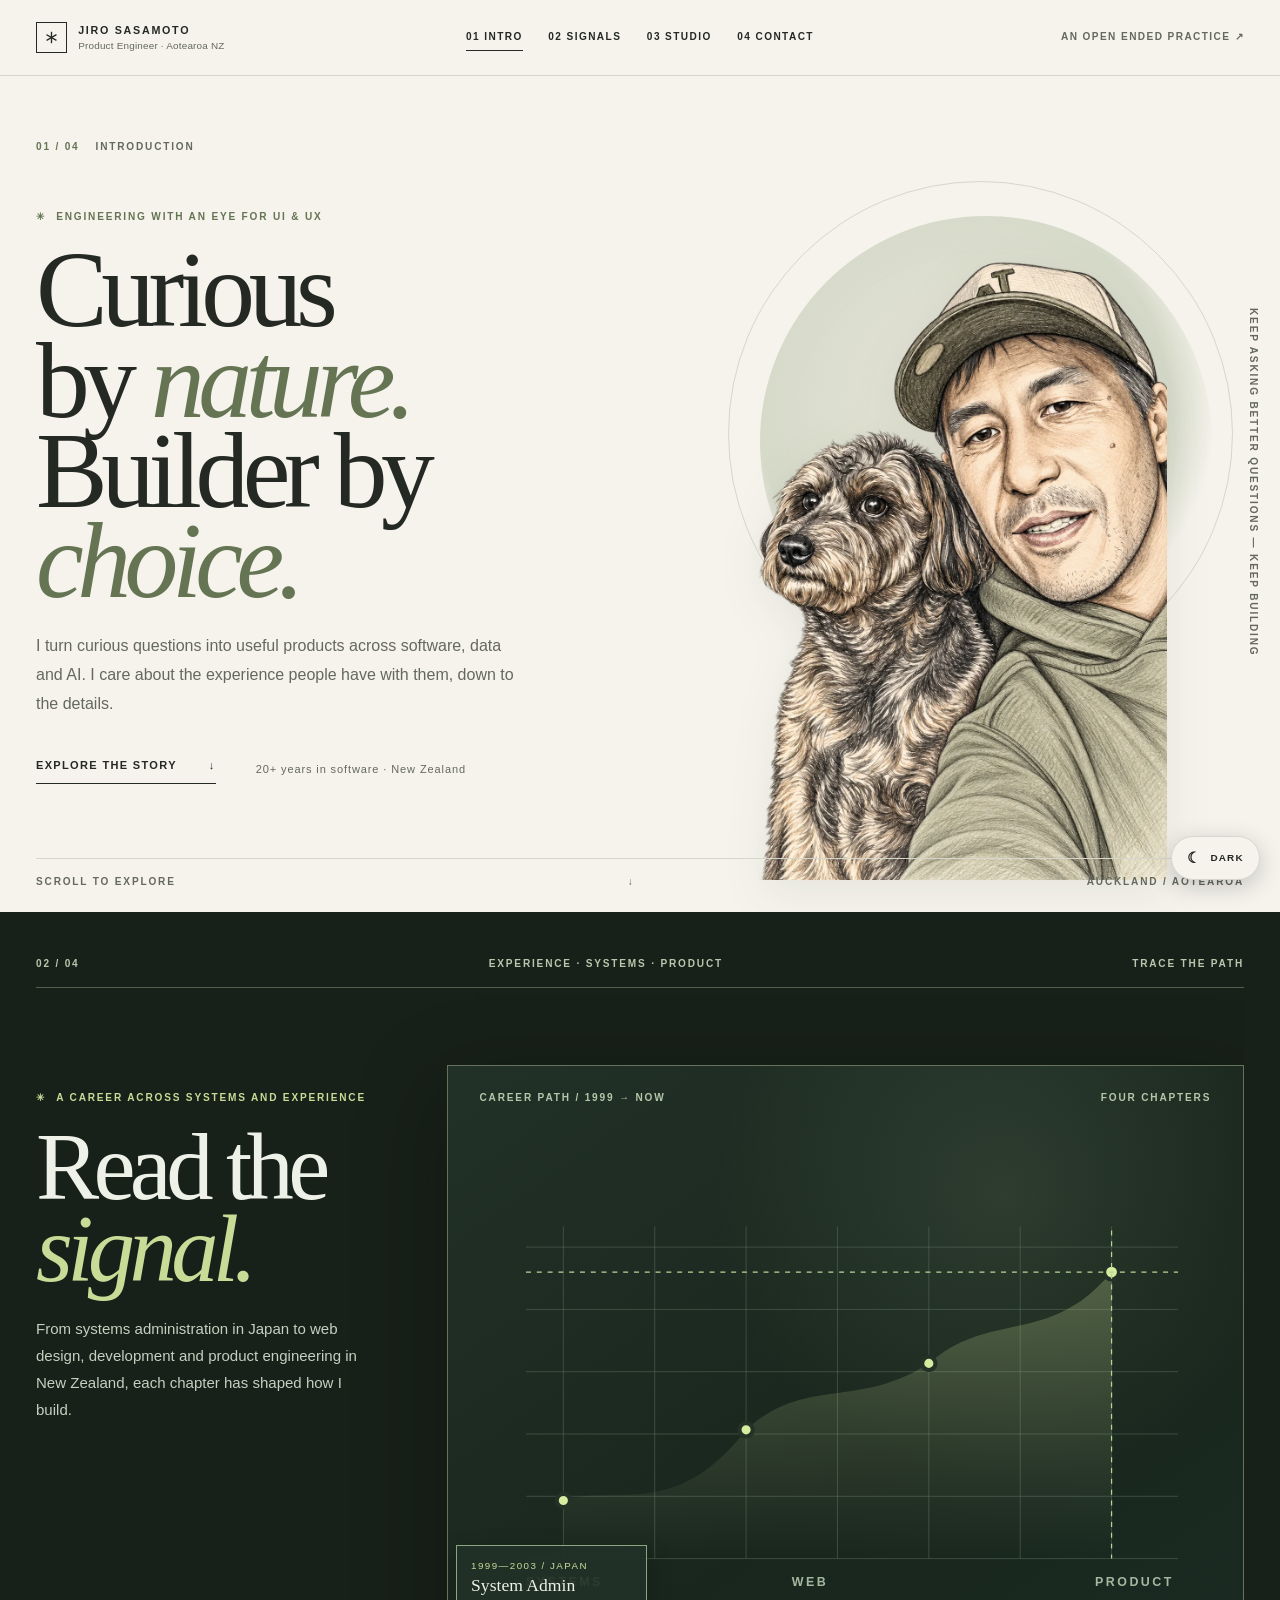
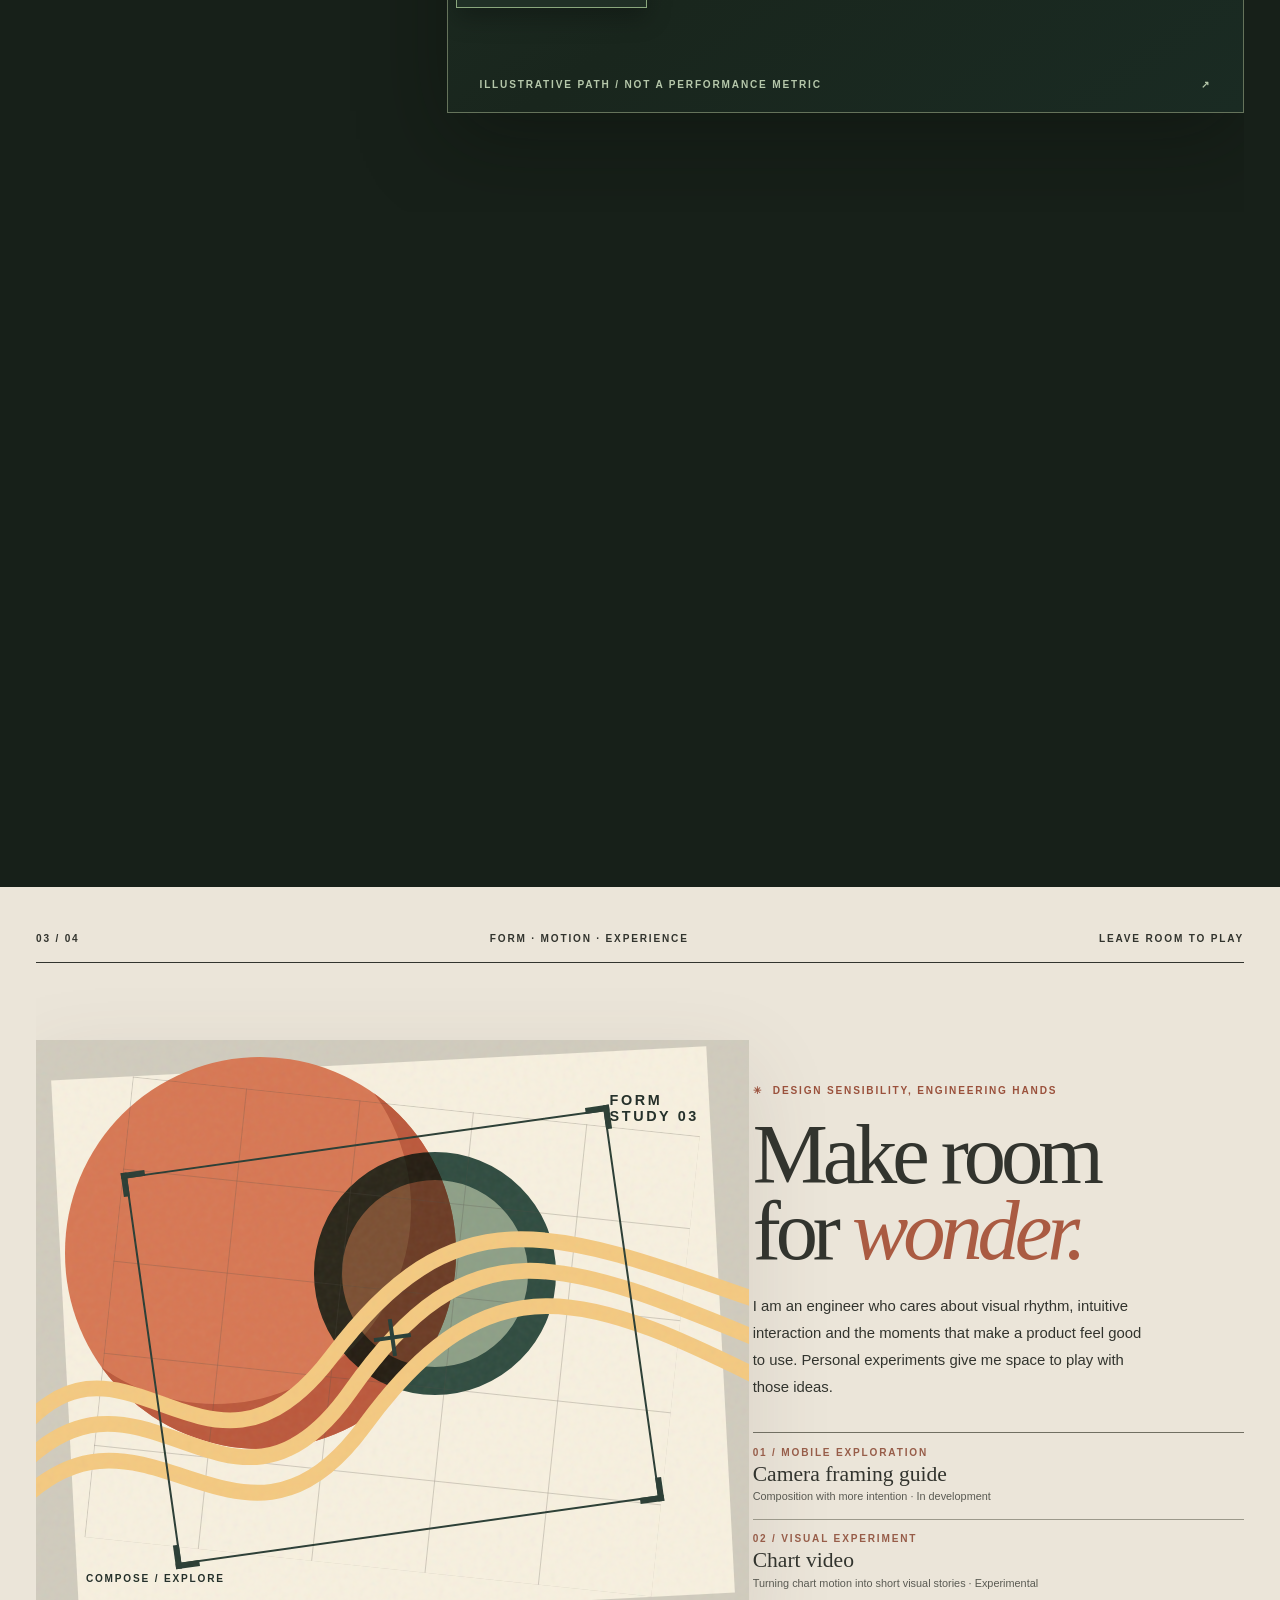
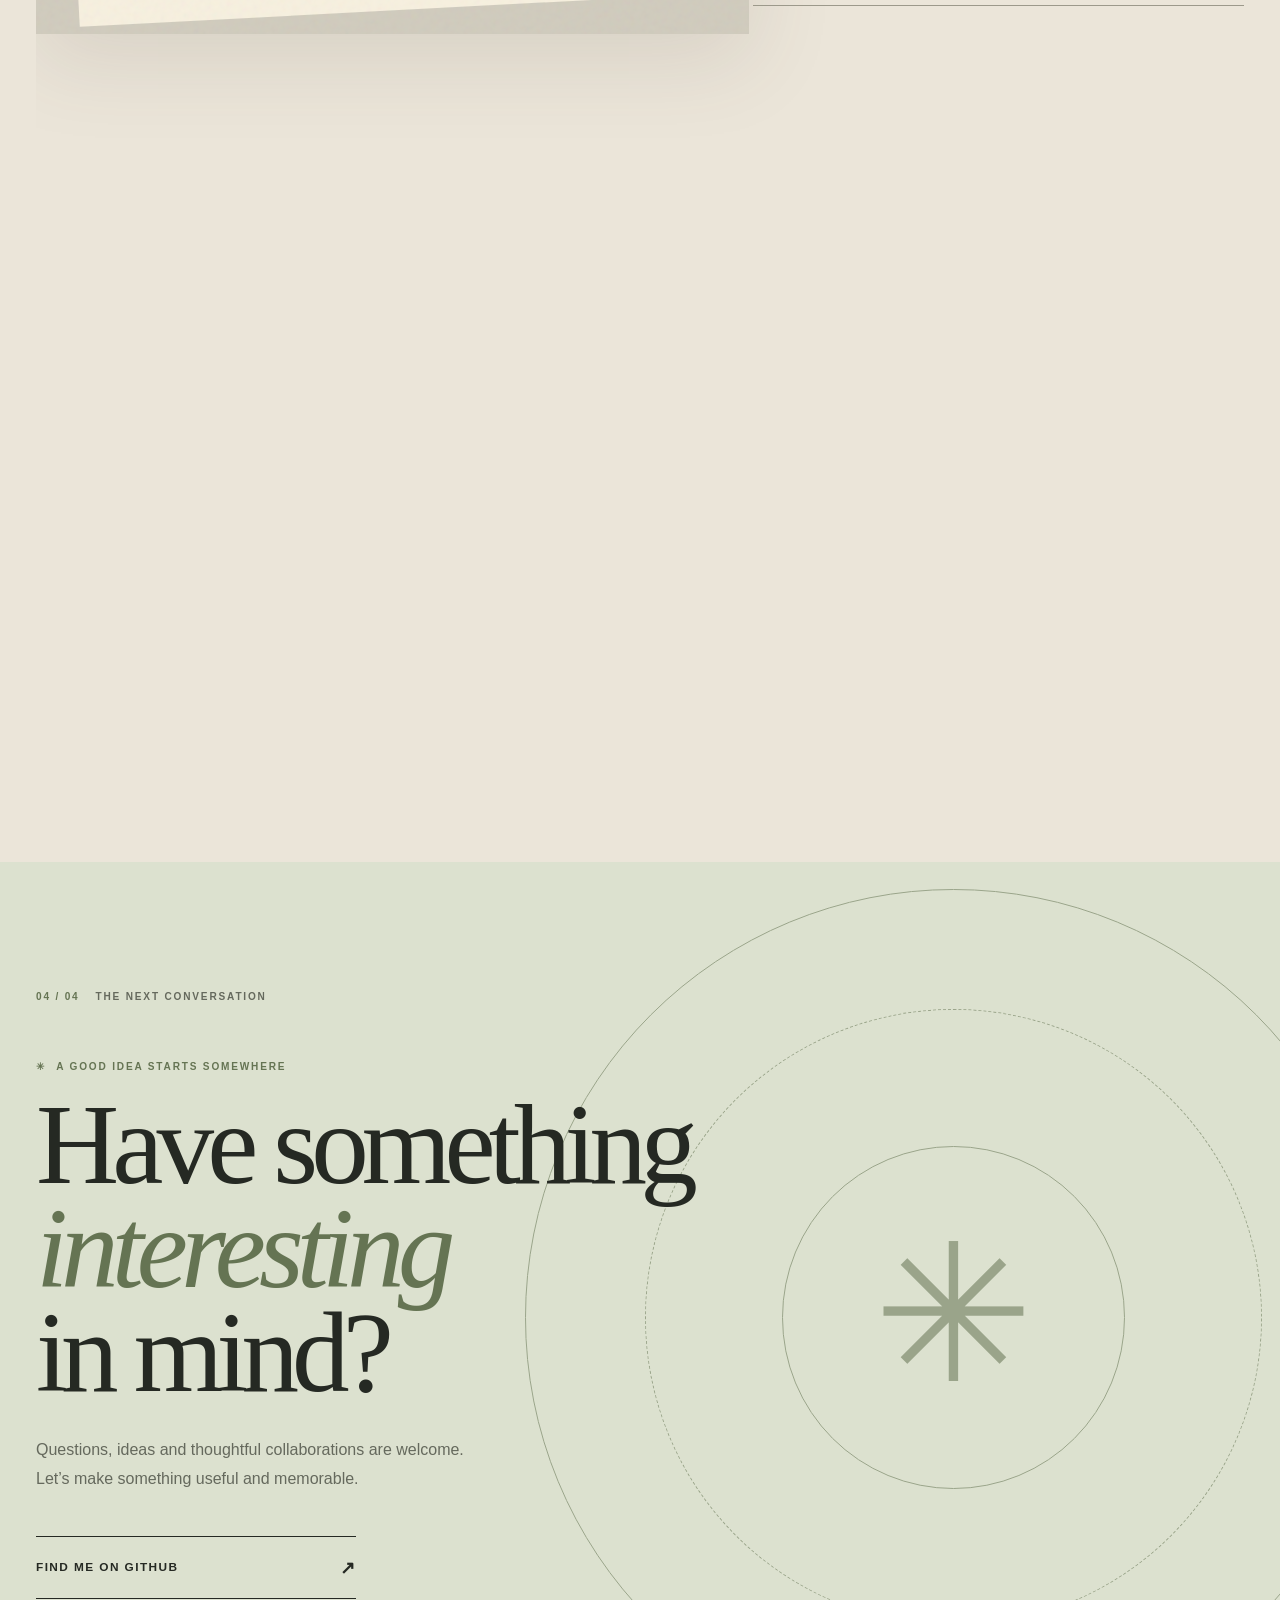
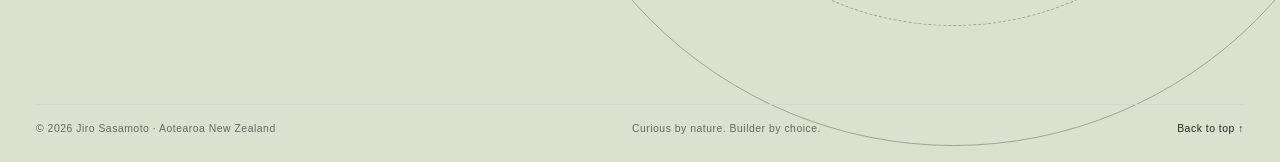
==== commit 16d0a6f7: "Show career milestones across scrolling chart" ====
--- a/index.html
+++ b/index.html
@@ -82,38 +82,37 @@
     <section class="scene data-scene scroll-scene" id="signals" aria-labelledby="signals-title">
       <span class="anchor-alias" id="work" aria-hidden="true"></span>
       <div class="scene-sticky wrap">
-        <div class="scene-topline" data-reveal><span>02 / 04</span><span>DATA · GRAPHS · RESEARCH</span><span>FIND THE SIGNAL</span></div>
+        <div class="scene-topline" data-reveal><span>02 / 04</span><span>EXPERIENCE · SYSTEMS · PRODUCT</span><span>TRACE THE PATH</span></div>
         <div class="data-copy" data-reveal>
-          <span class="eyebrow">From complexity to clarity</span>
+          <span class="eyebrow">A career across systems and experience</span>
           <h2 id="signals-title">Read the<br><em>signal.</em></h2>
-          <p>I explore how data can become clearer, calmer and more useful. After two decades in software, I now lead a development team at Straker and keep building personal experiments around better ways to understand information.</p>
+          <p>From systems administration in Japan to web design, development and product engineering in New Zealand, each chapter has shaped how I build.</p>
         </div>
-        <div class="data-visual" role="img" aria-label="Illustrative research chart with a rising line, grid and annotated data points. This is a conceptual graphic, not real market or property data.">
-          <div class="data-visual-top"><span>FIELD NOTE / 001</span><span>OBSERVE → QUESTION → SHAPE</span></div>
+        <div class="data-visual">
+          <div class="data-visual-top"><span>CAREER PATH / 1999 → NOW</span><span>FOUR CHAPTERS</span></div>
           <svg class="signal-chart" viewBox="0 0 900 520" preserveAspectRatio="xMidYMid meet" aria-hidden="true">
             <defs>
               <linearGradient id="signal-fill" x1="0" y1="0" x2="0" y2="1"><stop offset="0" stop-color="#c8db97" stop-opacity=".28"/><stop offset="1" stop-color="#c8db97" stop-opacity="0"/></linearGradient>
             </defs>
             <g class="chart-grid">
               <path d="M65 90H850M65 165H850M65 240H850M65 315H850M65 390H850M65 465H850"/>
-              <path d="M65 65V465M195 65V465M325 65V465M455 65V465M585 65V465M715 65V465M845 65V465"/>
+              <path d="M110 65V465M220 65V465M330 65V465M440 65V465M550 65V465M660 65V465M770 65V465"/>
             </g>
-            <path class="chart-area" d="M65 395 C130 380 150 425 200 345 S285 290 330 335 S395 245 460 255 S545 285 590 190 S695 220 735 125 S810 145 845 78 L845 465 L65 465 Z"/>
-            <path class="chart-line chart-line-shadow" d="M65 395 C130 380 150 425 200 345 S285 290 330 335 S395 245 460 255 S545 285 590 190 S695 220 735 125 S810 145 845 78" pathLength="1"/>
-            <path class="chart-line" d="M65 395 C130 380 150 425 200 345 S285 290 330 335 S395 245 460 255 S545 285 590 190 S695 220 735 125 S810 145 845 78" pathLength="1"/>
-            <circle class="chart-point point-one" cx="200" cy="345" r="7"/>
-            <circle class="chart-point point-two" cx="460" cy="255" r="7"/>
-            <circle class="chart-point point-three" cx="735" cy="125" r="9"/>
-            <path class="chart-crosshair" d="M735 70V465M65 125H850"/>
-            <text x="65" y="498">OBSERVE</text><text x="390" y="498">INTERPRET</text><text x="760" y="498">EXPLORE</text>
+            <path class="chart-area" d="M110 395 C175 375 245 420 330 310 C400 245 465 285 550 230 C625 165 695 210 770 120 L770 465 L110 465 Z"/>
+            <path class="chart-line chart-line-shadow" d="M110 395 C175 375 245 420 330 310 C400 245 465 285 550 230 C625 165 695 210 770 120" pathLength="1"/>
+            <path class="chart-line" d="M110 395 C175 375 245 420 330 310 C400 245 465 285 550 230 C625 165 695 210 770 120" pathLength="1"/>
+            <circle class="chart-point" cx="110" cy="395" r="8"/>
+            <circle class="chart-point" cx="330" cy="310" r="8"/>
+            <circle class="chart-point" cx="550" cy="230" r="8"/>
+            <circle class="chart-point" cx="770" cy="120" r="9"/>
+            <path class="chart-crosshair" d="M770 70V465M65 120H850"/>
+            <text x="65" y="498">SYSTEMS</text><text x="385" y="498">WEB</text><text x="750" y="498">PRODUCT</text>
           </svg>
-          <div class="chart-annotation annotation-one"><span>01</span><strong>Look closer</strong><small>Patterns beneath the noise</small></div>
-          <div class="chart-annotation annotation-two"><span>02</span><strong>Make it legible</strong><small>Meaning through interaction</small></div>
-          <div class="data-visual-bottom"><span>EXPERIMENTAL VISUAL / NOT LIVE DATA</span><span>↗</span></div>
-        </div>
-        <div class="scene-projects" data-reveal>
-          <div><span>01 / PRODUCT EXPLORATION</span><strong>Market Pulse</strong><small>A calmer stock and crypto watchlist PWA · In development</small></div>
-          <div><span>02 / DATA EXPLORATION</span><strong>NZ Property Explorer</strong><small>Making complex property information easier to inspect · In development</small></div>
+          <div class="chart-annotation annotation-one"><span>1999—2003 / JAPAN</span><strong>System Admin</strong></div>
+          <div class="chart-annotation annotation-two"><span>2004—2006 / New Zealand</span><strong>Web Designer</strong></div>
+          <div class="chart-annotation annotation-three"><span>2006—2013 / AUCKLAND</span><strong>Web Developer<br>+ System Admin</strong></div>
+          <div class="chart-annotation annotation-four"><span>2013— / Auckland · Gisborne</span><strong>Product Engineer</strong></div>
+          <div class="data-visual-bottom"><span>ILLUSTRATIVE PATH / NOT A PERFORMANCE METRIC</span><span>↗</span></div>
         </div>
       </div>
     </section>
@@ -144,7 +143,7 @@
           <p>I am an engineer who cares about visual rhythm, intuitive interaction and the moments that make a product feel good to use. Personal experiments give me space to play with those ideas.</p>
           <div class="art-projects">
             <div><span>01 / MOBILE EXPLORATION</span><strong>Camera framing guide</strong><small>Composition with more intention · In development</small></div>
-            <div><span>02 / VISUAL EXPERIMENT</span><strong>Crypto chart video</strong><small>Turning chart motion into short visual stories · Experimental</small></div>
+            <div><span>02 / VISUAL EXPERIMENT</span><strong>Chart video</strong><small>Turning chart motion into short visual stories · Experimental</small></div>
           </div>
         </div>
       </div>
--- a/assets/styles.css
+++ b/assets/styles.css
@@ -53,7 +53,7 @@
 /* Shared scene details */
 .scene { position: relative; isolation: isolate; overflow: clip; }
 .anchor-alias { position: absolute; top: 0; left: 0; width: 1px; height: 1px; }
-.scene-index, .scene-topline, .eyebrow, .hero-bottom, .portrait-caption, .data-visual-top, .data-visual-bottom, .scene-projects span, .art-projects span, .art-stamp { font-size: .63rem; font-weight: 700; line-height: 1.4; letter-spacing: .18em; text-transform: uppercase; }
+.scene-index, .scene-topline, .eyebrow, .hero-bottom, .portrait-caption, .data-visual-top, .data-visual-bottom, .art-projects span, .art-stamp { font-size: .63rem; font-weight: 700; line-height: 1.4; letter-spacing: .18em; text-transform: uppercase; }
 .scene-index { display: flex; align-items: center; gap: 1rem; color: var(--muted); margin: 0 0 3rem; }
 .scene-index span { color: var(--olive); }
 .eyebrow { display: inline-block; color: var(--olive); }
@@ -90,11 +90,11 @@
 .data-scene { background: #172019; color: #edf1e7; }
 .data-scene .scene-topline { color: #b9c8ad; border-color: #50604f; }
 .data-scene .eyebrow { color: #c8db97; }
-.data-copy { position: absolute; z-index: 3; top: 19%; left: 0; width: 41%; pointer-events: none; }
+.data-copy { position: absolute; z-index: 3; top: 19%; left: 0; width: 38%; pointer-events: none; }
 .data-copy h2 { margin: 1.1rem 0 1.5rem; font-size: clamp(5rem, 7.4vw, 9rem); line-height: .87; }
 .data-copy h2 em { color: #c8db97; }
 .data-copy p { max-width: 340px; color: #c5d0c0; font-size: .94rem; line-height: 1.8; }
-.data-visual { position: absolute; top: 17%; right: 0; width: 67%; height: 65%; border: 1px solid #65735b; background: linear-gradient(145deg, #223128 0%, #19261d 58%, #1a2b23 100%); box-shadow: 0 26px 80px #0a100b66; overflow: hidden; }
+.data-visual { position: absolute; top: 17%; right: 0; width: 66%; height: 72%; border: 1px solid #65735b; background: linear-gradient(145deg, #223128 0%, #19261d 58%, #1a2b23 100%); box-shadow: 0 26px 80px #0a100b66; overflow: hidden; }
 .data-visual::before { content: ""; position: absolute; inset: 0; background: radial-gradient(circle at 70% 20%, #95b08625, transparent 38%); pointer-events: none; }
 .data-visual-top, .data-visual-bottom { position: absolute; z-index: 2; left: 4%; right: 4%; display: flex; justify-content: space-between; gap: 1rem; color: #b5c7aa; }
 .data-visual-top { top: 4%; }.data-visual-bottom { bottom: 3%; }
@@ -106,21 +106,20 @@
 .chart-point { fill: #d6ec9e; stroke: #233127; stroke-width: 5; }
 .chart-crosshair { fill: none; stroke: #b6d694; stroke-width: 1.5; stroke-dasharray: 6 7; opacity: .65; }
 .signal-chart text { fill: #a4b89f; font: 700 15px var(--sans); letter-spacing: 3px; }
-.chart-annotation { position: absolute; z-index: 3; display: grid; gap: .12rem; padding: .7rem .9rem; border: 1px solid #8aa77d; background: #213127e8; box-shadow: 0 10px 25px #0004; }
+.chart-annotation { position: absolute; z-index: 3; display: grid; gap: .12rem; width: 24%; padding: .7rem .9rem; border: 1px solid #8aa77d; background: #213127e8; box-shadow: 0 10px 25px #0004; pointer-events: none; }
 .chart-annotation span { color: #c8db97; font-size: .61rem; letter-spacing: .15em; }
 .chart-annotation strong { font: 400 1.1rem var(--serif); }
 .chart-annotation small { color: #adbea9; font-size: .62rem; }
-.annotation-one { left: 22%; bottom: 23%; }.annotation-two { right: 9%; top: 23%; }
-.scene-projects { position: absolute; z-index: 4; bottom: 4%; left: 0; right: 0; display: grid; grid-template-columns: 1fr 1fr; gap: 1px; border-top: 1px solid #697d69; background: #697d69; }
-.scene-projects > div { display: grid; grid-template-columns: 1fr auto; gap: .2rem 1rem; padding: 1rem 1.2rem 0 0; background: #172019; }
-.scene-projects span { grid-column: 1 / -1; color: #adc19e; }
-.scene-projects strong { font: 400 clamp(1.25rem, 2vw, 2rem) var(--serif); letter-spacing: -.03em; }
-.scene-projects small { align-self: end; justify-self: end; max-width: 230px; color: #b9c8b5; font-size: .67rem; text-align: right; }
+.annotation-one { left: 1%; bottom: 16%; }
+.annotation-two { left: 26%; bottom: 32%; }
+.annotation-three { left: 51%; top: 52%; }
+.annotation-four { left: 76%; top: 17%; }
 .motion-ready .data-scene .chart-line { stroke-dasharray: 1; stroke-dashoffset: var(--draw, 1); }
 .motion-ready .data-scene .chart-area { opacity: var(--data-opacity, 0); }
-.motion-ready .data-scene .chart-point, .motion-ready .data-scene .chart-annotation, .motion-ready .data-scene .chart-crosshair { opacity: var(--data-opacity, 0); }
-.motion-ready .data-scene .annotation-one { transform: translateY(var(--annotation-shift, 28px)); }
-.motion-ready .data-scene .annotation-two { transform: translateY(calc(var(--annotation-shift, 28px) * -1)); }
+.motion-ready .data-scene .chart-point, .motion-ready .data-scene .chart-crosshair { opacity: .16; transition: opacity .35s ease; }
+.motion-ready .data-scene .chart-point.is-active, .motion-ready .data-scene .chart-crosshair.is-active { opacity: 1; }
+.motion-ready .data-scene .chart-annotation { opacity: 0; transform: translateY(18px); transition: opacity .45s ease, transform .45s ease; }
+.motion-ready .data-scene .chart-annotation.is-active { opacity: 1; transform: none; }
 
 /* 03 — art and interface craft */
 .art-scene { background: var(--art-bg); color: var(--art-ink); }
@@ -190,8 +189,10 @@
   .hero-copy h1 { font-size: 8vw; }
   .portrait-stage { min-height: 550px; }
   .portrait-stage img { height: 90%; bottom: -1rem; right: -12%; }
-  .data-copy { width: 44%; }
-  .data-visual { width: 66%; }
+  .data-copy { width: 39%; }
+  .data-visual { width: 64%; }
+  .chart-annotation { padding: .55rem .6rem; }
+  .chart-annotation strong { font-size: .95rem; }
   .data-copy h2 { font-size: 7vw; }
   .art-visual { width: 56%; }
   .art-copy { width: 45%; }
@@ -221,15 +222,18 @@
   .scene-sticky { position: relative; height: auto; overflow: visible; padding-top: 5.5rem; padding-bottom: 4rem; }
   .scene-topline { top: 2rem; }
   .scene-topline span:nth-child(2) { display: none; }
-  .data-copy, .data-visual, .scene-projects, .art-visual, .art-copy { position: relative; top: auto; left: auto; right: auto; bottom: auto; width: 100%; }
+  .data-copy, .data-visual, .art-visual, .art-copy { position: relative; top: auto; left: auto; right: auto; bottom: auto; width: 100%; }
   .data-copy { pointer-events: auto; }
   .data-copy h2, .art-copy h2 { font-size: clamp(3.2rem, 10vw, 6.5rem); }
-  .data-visual { height: auto; aspect-ratio: 1.25; margin-top: 2.5rem; }
-  .chart-annotation { display: none; }
-  .scene-projects { margin-top: 2.5rem; }
-  .scene-projects > div { display: block; padding: 1rem .8rem 1rem 0; }
-  .scene-projects strong, .scene-projects small { display: block; text-align: left; }
-  .scene-projects small { margin-top: .2rem; }
+  .data-visual { height: 560px; margin-top: 2.5rem; }
+  .signal-chart { top: 26%; height: 48%; }
+  .chart-annotation { width: 44%; padding: .5rem .6rem; }
+  .chart-annotation strong { font-size: .95rem; }
+  .chart-annotation span, .chart-annotation small { font-size: .52rem; }
+  .annotation-one { left: 4%; top: 12%; bottom: auto; }
+  .annotation-two { right: 4%; left: auto; top: 12%; bottom: auto; }
+  .annotation-three { left: 4%; top: auto; bottom: 8%; }
+  .annotation-four { right: 4%; top: auto; bottom: 8%; }
   .art-visual { height: auto; aspect-ratio: 1.1; margin: 0 0 3rem; }
   .art-copy { padding-left: 0; }
   .art-projects { margin-top: 2rem; }
@@ -242,9 +246,7 @@
   .hero-copy h1 { font-size: 15vw; }
   .hero-actions > span { display: none; }
   .portrait-stage { min-height: 390px; }
-  .data-visual { aspect-ratio: 1; }
-  .scene-projects { grid-template-columns: 1fr; }
-  .scene-projects > div { padding: 1rem 0; }
+  .data-visual-bottom { font-size: .48rem; }
   .contact-content h2 { font-size: 13vw; }
   .site-footer span:nth-child(2) { display: none; }
   .theme-toggle { right: .9rem; bottom: .9rem; width: 42px; padding: .6rem; justify-content: center; }
@@ -255,5 +257,5 @@
   *, *::before, *::after { transition-duration: .01ms !important; animation-duration: .01ms !important; }
   .motion-ready [data-reveal], .motion-ready [data-reveal].is-visible { opacity: 1; transform: none; }
   .motion-ready .data-scene .chart-line { stroke-dashoffset: 0; }
-  .motion-ready .data-scene .chart-area, .motion-ready .data-scene .chart-point, .motion-ready .data-scene .chart-annotation, .motion-ready .data-scene .chart-crosshair { opacity: 1; }
-}
+  .motion-ready .data-scene .chart-area, .motion-ready .data-scene .chart-point, .motion-ready .data-scene .chart-crosshair, .motion-ready .data-scene .chart-annotation { opacity: 1; transform: none; }
+}
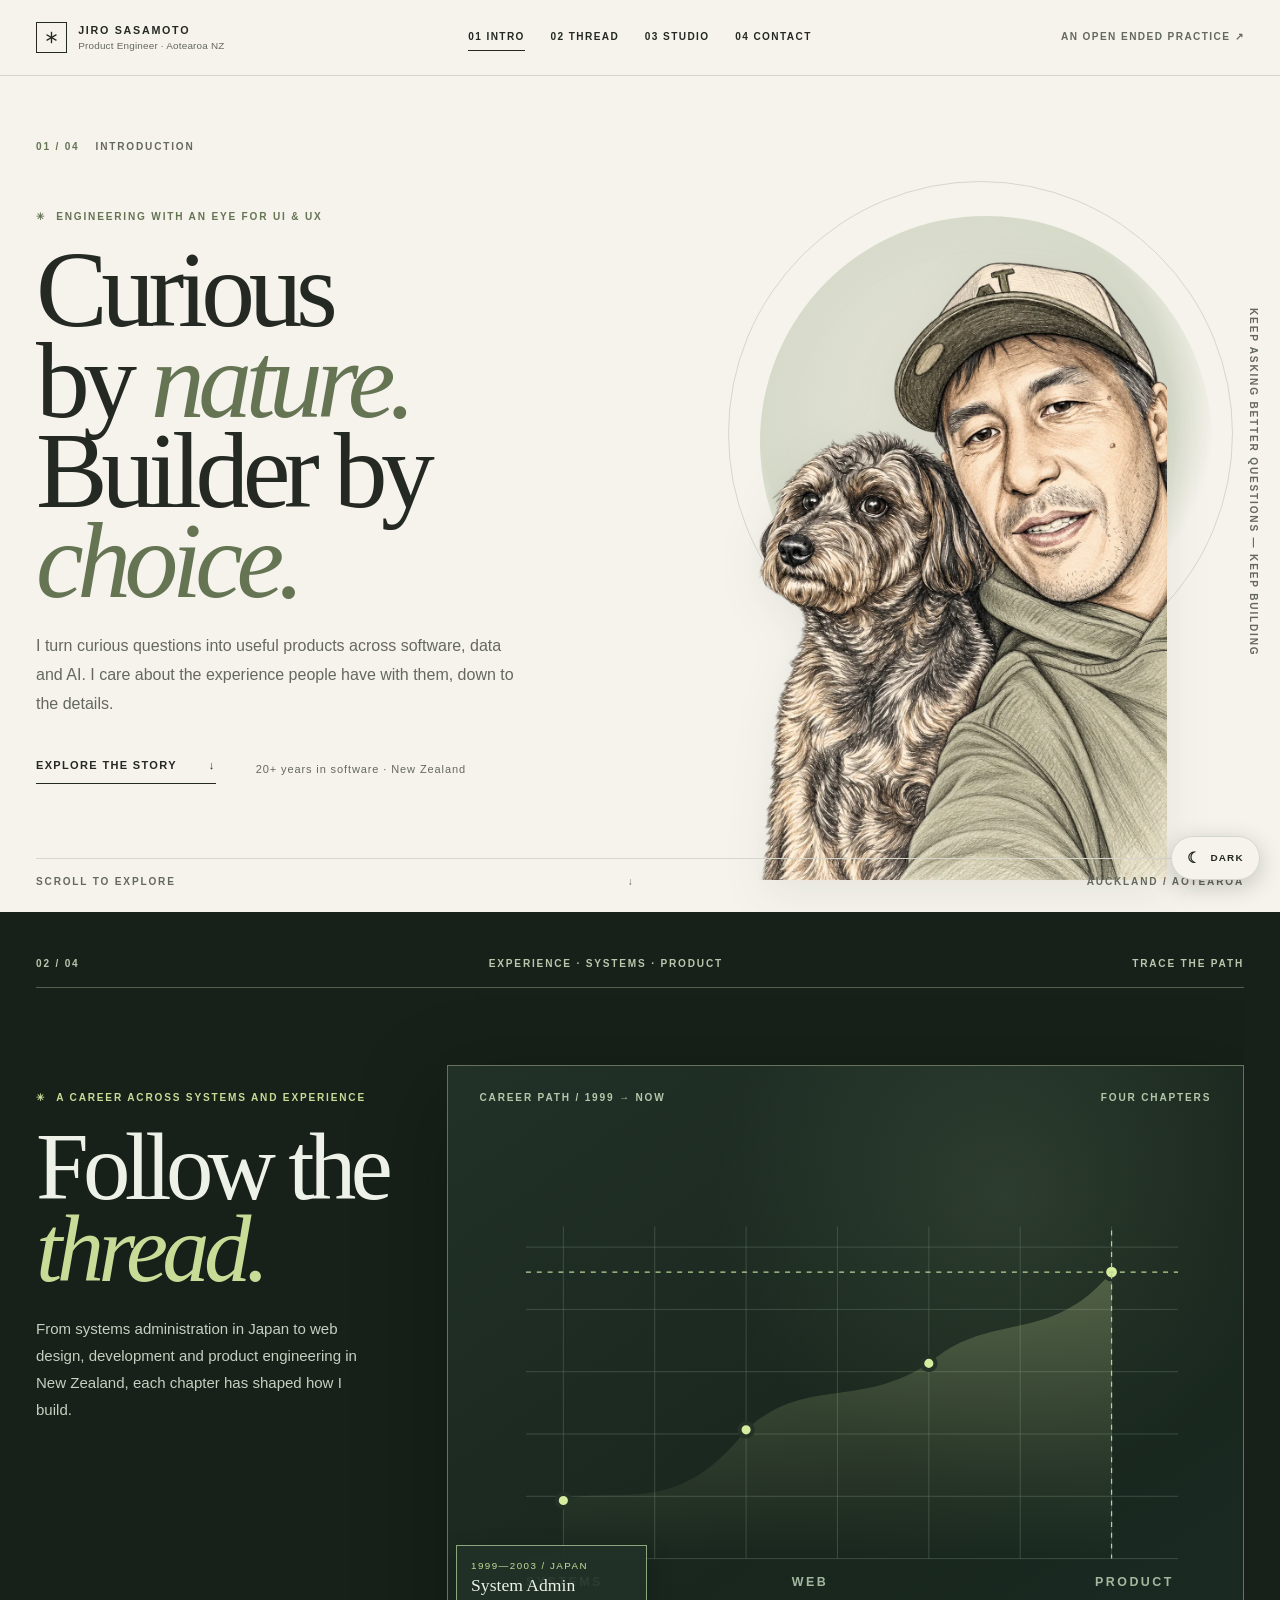
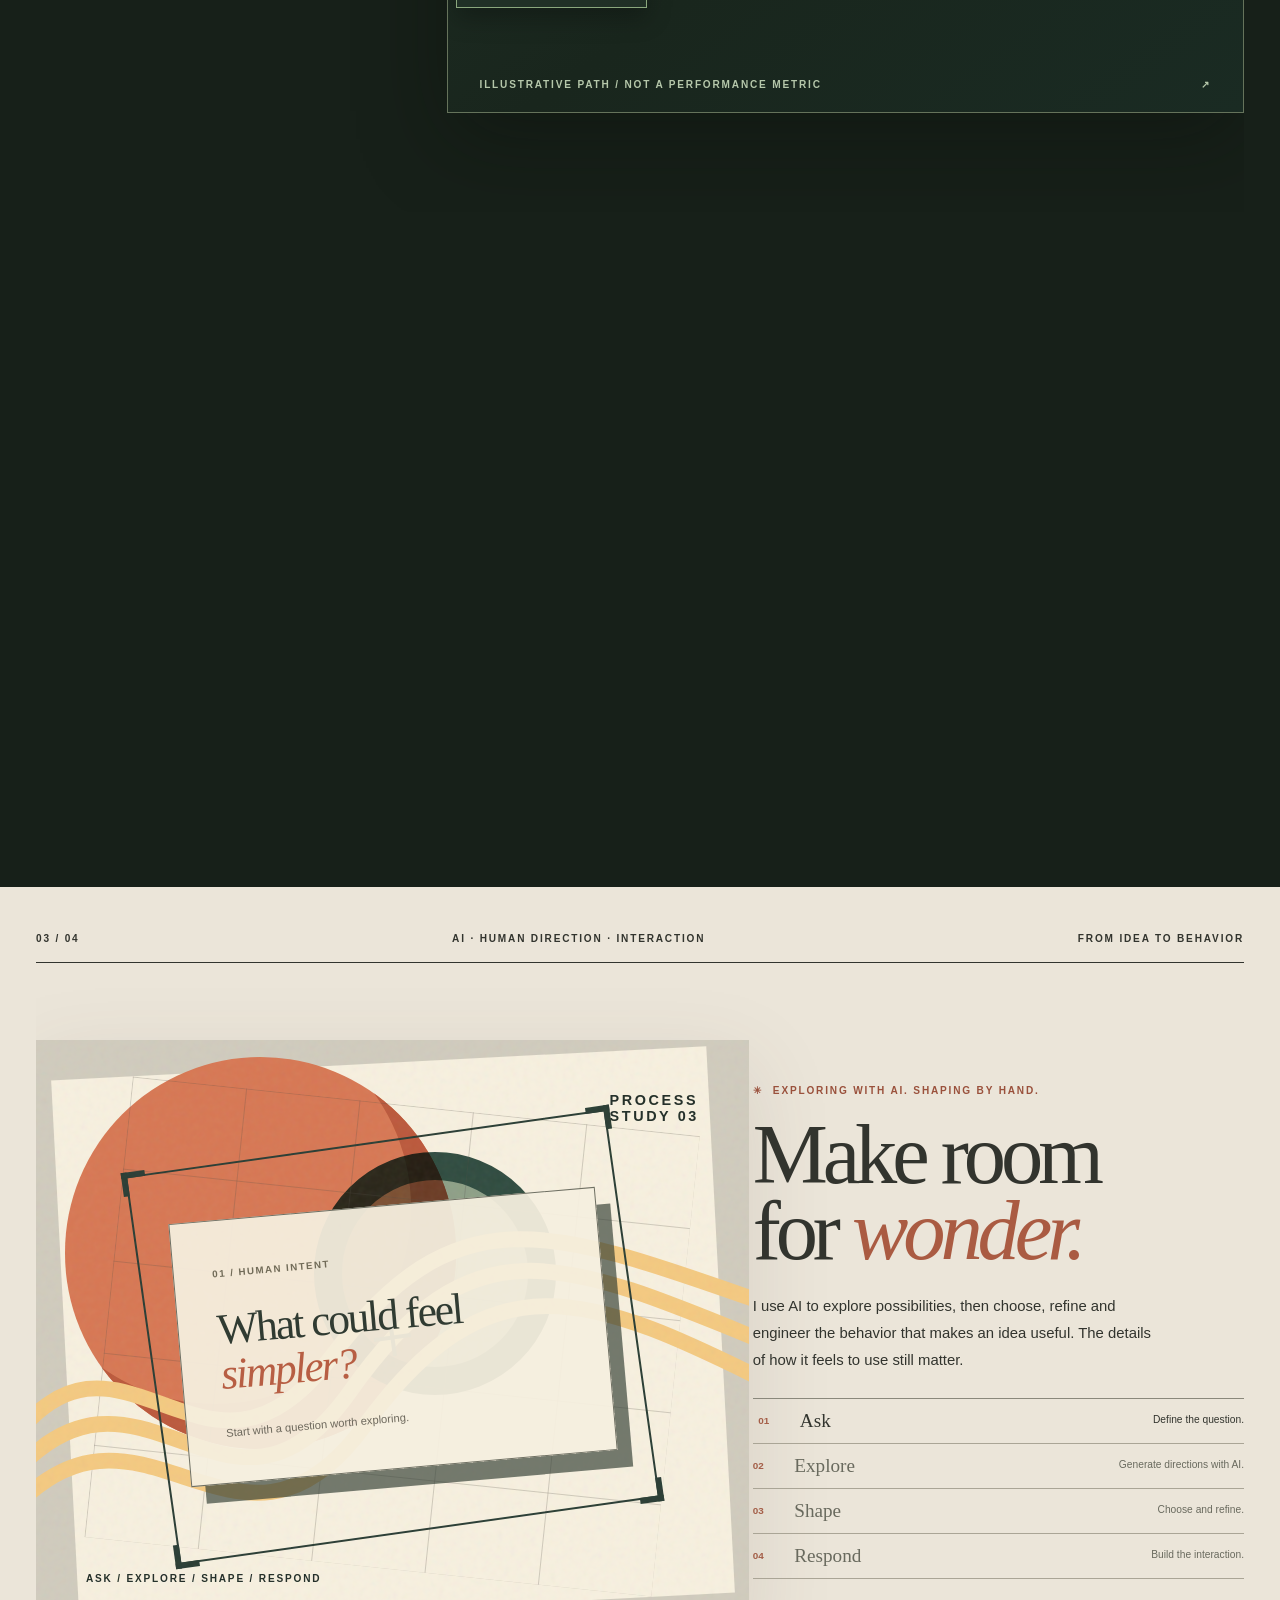
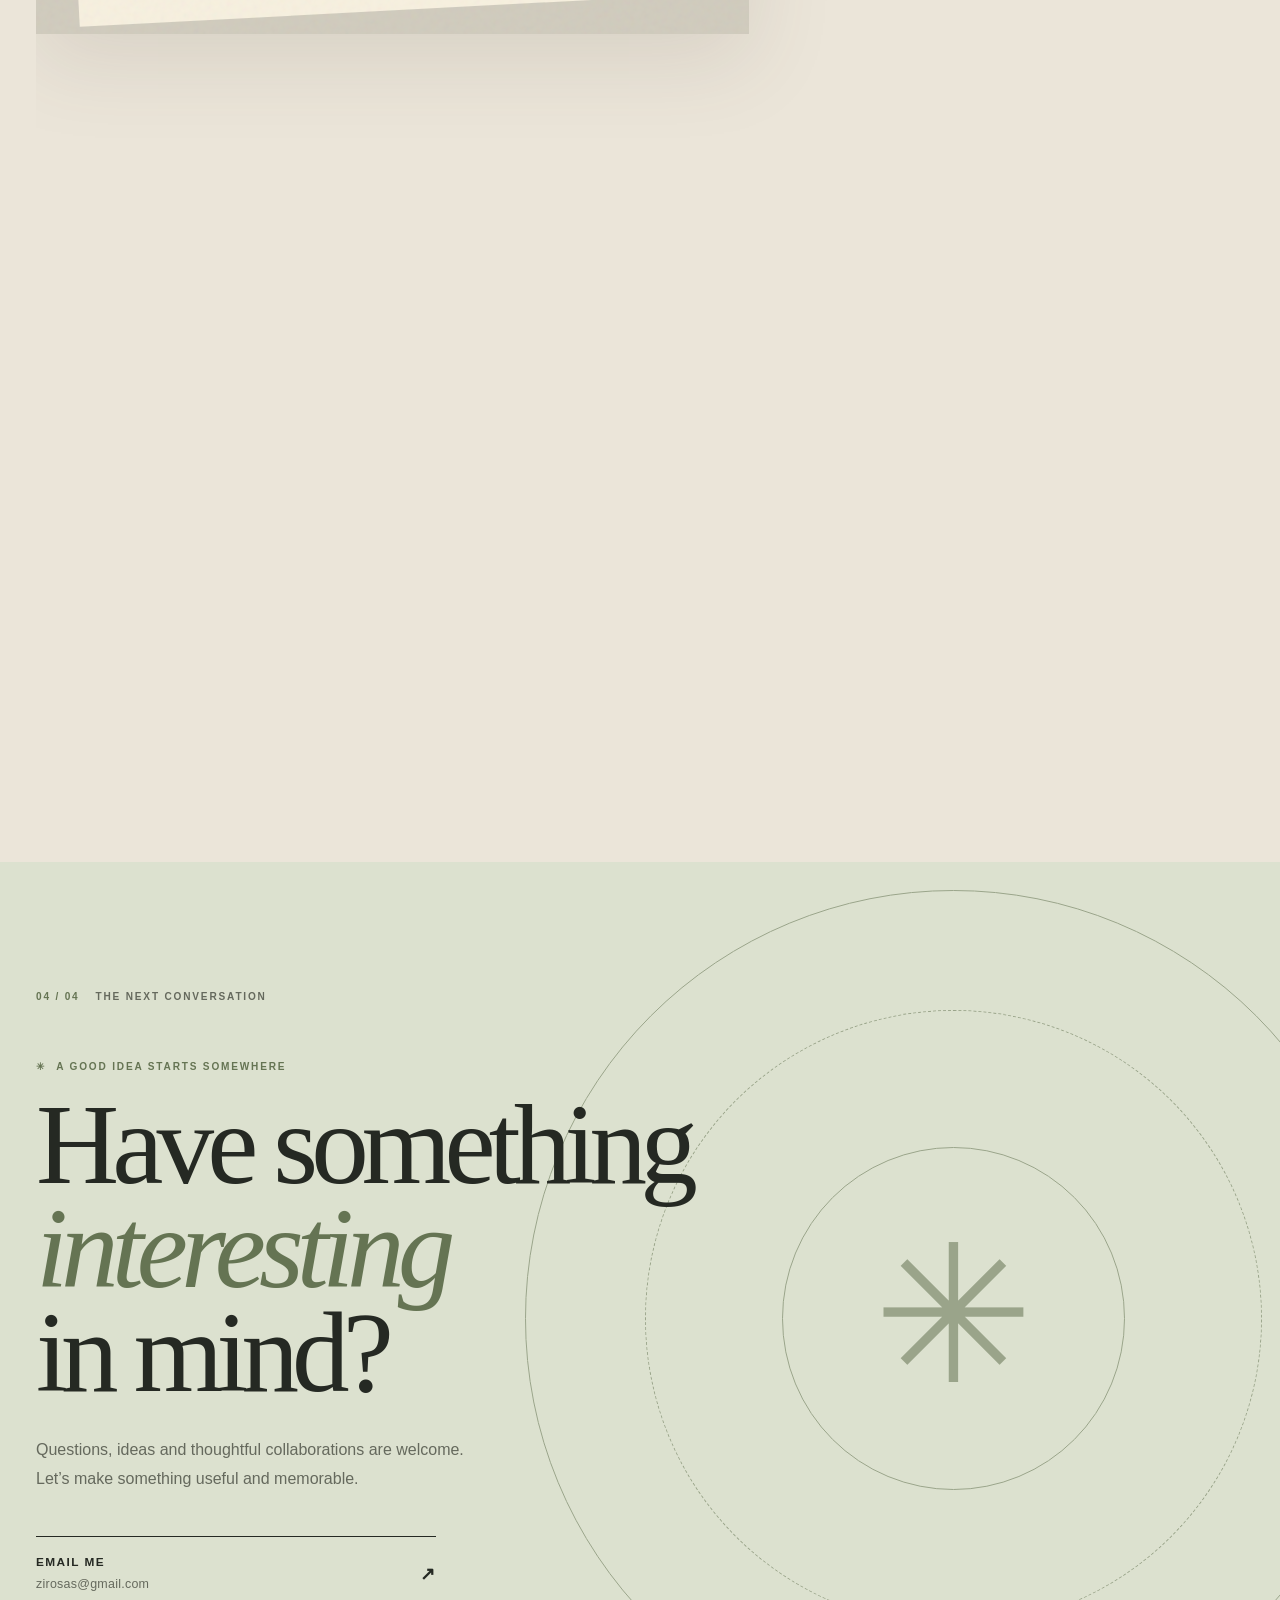
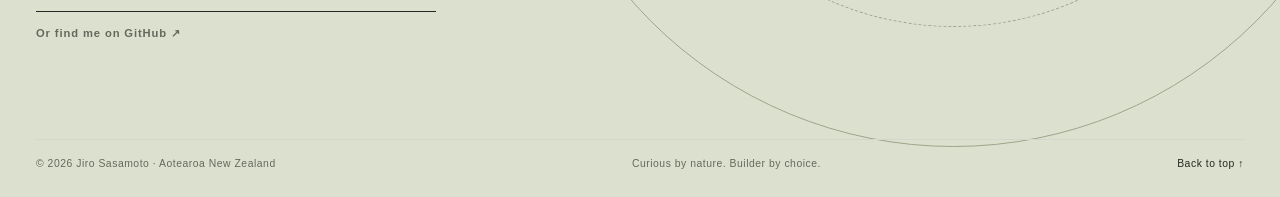
==== commit 66fee5b3: "Show AI creation process and email contact" ====
--- a/index.html
+++ b/index.html
@@ -49,7 +49,7 @@
     </a>
     <nav aria-label="Main navigation">
       <a href="#intro">01 Intro</a>
-      <a href="#signals">02 Signals</a>
+      <a href="#signals">02 Thread</a>
       <a href="#studio">03 Studio</a>
       <a href="#contact">04 Contact</a>
     </nav>
@@ -85,7 +85,7 @@
         <div class="scene-topline" data-reveal><span>02 / 04</span><span>EXPERIENCE · SYSTEMS · PRODUCT</span><span>TRACE THE PATH</span></div>
         <div class="data-copy" data-reveal>
           <span class="eyebrow">A career across systems and experience</span>
-          <h2 id="signals-title">Read the<br><em>signal.</em></h2>
+          <h2 id="signals-title">Follow the<br><em>thread.</em></h2>
           <p>From systems administration in Japan to web design, development and product engineering in New Zealand, each chapter has shaped how I build.</p>
         </div>
         <div class="data-visual">
@@ -121,8 +121,8 @@
       <span class="anchor-alias" id="journal" aria-hidden="true"></span>
       <span class="anchor-alias" id="about" aria-hidden="true"></span>
       <div class="scene-sticky wrap">
-        <div class="scene-topline" data-reveal><span>03 / 04</span><span>FORM · MOTION · EXPERIENCE</span><span>LEAVE ROOM TO PLAY</span></div>
-        <div class="art-visual" role="img" aria-label="Abstract composition of a warm sun, framing lines, organic waves and layered shapes, representing visual experiments.">
+        <div class="scene-topline" data-reveal><span>03 / 04</span><span>AI · HUMAN DIRECTION · INTERACTION</span><span>FROM IDEA TO BEHAVIOR</span></div>
+        <div class="art-visual" role="group" aria-label="Illustrative study of an AI-assisted design process">
           <div class="art-paper"></div>
           <div class="art-sun"></div>
           <div class="art-disc"></div>
@@ -133,18 +133,39 @@
             <path d="M-30 445 C110 285 205 530 335 355 S560 220 790 310"/>
             <path d="M-30 480 C110 325 215 565 350 390 S590 255 790 350"/>
           </svg>
-          <span class="art-stamp stamp-one">FORM<br>STUDY 03</span>
-          <span class="art-stamp stamp-two">COMPOSE / EXPLORE</span>
+          <div class="process-layer process-ask" data-phase="ask">
+            <div class="idea-note"><span>01 / HUMAN INTENT</span><strong>What could feel<br><em>simpler?</em></strong><small>Start with a question worth exploring.</small></div>
+          </div>
+          <div class="process-layer process-explore" data-phase="explore">
+            <div class="variant-card variant-one"><span>01</span><i></i><small>Structure</small></div>
+            <div class="variant-card variant-two"><span>02</span><i></i><small>Rhythm</small></div>
+            <div class="variant-card variant-three"><span>03</span><i></i><small>Possibility</small></div>
+            <p>AI-assisted explorations<br><small>Many directions from one question</small></p>
+          </div>
+          <div class="process-layer process-shape" data-phase="shape">
+            <div class="selection-board"><span>03 / HUMAN JUDGMENT</span><div class="selected-form"><i></i><b></b></div><strong>Keep what matters.</strong><small>Choose, edit, refine.</small></div>
+          </div>
+          <div class="process-layer process-respond is-active" data-phase="respond">
+            <div class="interface-preview">
+              <div class="preview-top"><span>INTERACTION STUDY</span><span class="preview-status">READY</span></div>
+              <div class="preview-canvas"><span class="preview-orb"></span><span class="preview-ring"></span></div>
+              <div class="preview-bottom"><div><strong>A little more alive.</strong><small class="preview-message">Ready when you are.</small></div><button class="preview-button" type="button" aria-pressed="false">Try the interaction ↗</button></div>
+            </div>
+          </div>
+          <span class="art-stamp stamp-one">PROCESS<br>STUDY 03</span>
+          <span class="art-stamp stamp-two">ASK / EXPLORE / SHAPE / RESPOND</span>
           <span class="art-grain"></span>
         </div>
         <div class="art-copy" data-reveal>
-          <span class="eyebrow">Design sensibility, engineering hands</span>
+          <span class="eyebrow">Exploring with AI. Shaping by hand.</span>
           <h2 id="studio-title">Make room<br>for <em>wonder.</em></h2>
-          <p>I am an engineer who cares about visual rhythm, intuitive interaction and the moments that make a product feel good to use. Personal experiments give me space to play with those ideas.</p>
-          <div class="art-projects">
-            <div><span>01 / MOBILE EXPLORATION</span><strong>Camera framing guide</strong><small>Composition with more intention · In development</small></div>
-            <div><span>02 / VISUAL EXPERIMENT</span><strong>Chart video</strong><small>Turning chart motion into short visual stories · Experimental</small></div>
-          </div>
+          <p>I use AI to explore possibilities, then choose, refine and engineer the behavior that makes an idea useful. The details of how it feels to use still matter.</p>
+          <ol class="process-steps" aria-label="Creative process">
+            <li data-step="ask"><span>01</span><strong>Ask</strong><small>Define the question.</small></li>
+            <li data-step="explore"><span>02</span><strong>Explore</strong><small>Generate directions with AI.</small></li>
+            <li data-step="shape"><span>03</span><strong>Shape</strong><small>Choose and refine.</small></li>
+            <li data-step="respond" class="is-active"><span>04</span><strong>Respond</strong><small>Build the interaction.</small></li>
+          </ol>
         </div>
       </div>
     </section>
@@ -156,7 +177,10 @@
         <span class="eyebrow">A good idea starts somewhere</span>
         <h2 id="contact-title">Have something<br><em>interesting</em><br>in mind?</h2>
         <p>Questions, ideas and thoughtful collaborations are welcome. Let’s make something useful and memorable.</p>
-        <a class="contact-link" href="https://github.com/zirosas" target="_blank" rel="noopener noreferrer">Find me on GitHub <span aria-hidden="true">↗</span></a>
+        <address class="contact-actions">
+          <a class="contact-link" href="mailto:zirosas@gmail.com"><span class="contact-link-label">Email me<small>zirosas@gmail.com</small></span><span aria-hidden="true">↗</span></a>
+          <a class="contact-secondary" href="https://github.com/zirosas" target="_blank" rel="noopener noreferrer">Or find me on GitHub <span aria-hidden="true">↗</span></a>
+        </address>
       </div>
       <footer class="site-footer wrap"><span>© 2026 Jiro Sasamoto · Aotearoa New Zealand</span><span>Curious by nature. Builder by choice.</span><a href="#intro">Back to top ↑</a></footer>
     </section>
--- a/assets/styles.css
+++ b/assets/styles.css
@@ -53,7 +53,7 @@
 /* Shared scene details */
 .scene { position: relative; isolation: isolate; overflow: clip; }
 .anchor-alias { position: absolute; top: 0; left: 0; width: 1px; height: 1px; }
-.scene-index, .scene-topline, .eyebrow, .hero-bottom, .portrait-caption, .data-visual-top, .data-visual-bottom, .art-projects span, .art-stamp { font-size: .63rem; font-weight: 700; line-height: 1.4; letter-spacing: .18em; text-transform: uppercase; }
+.scene-index, .scene-topline, .eyebrow, .hero-bottom, .portrait-caption, .data-visual-top, .data-visual-bottom, .art-stamp { font-size: .63rem; font-weight: 700; line-height: 1.4; letter-spacing: .18em; text-transform: uppercase; }
 .scene-index { display: flex; align-items: center; gap: 1rem; color: var(--muted); margin: 0 0 3rem; }
 .scene-index span { color: var(--olive); }
 .eyebrow { display: inline-block; color: var(--olive); }
@@ -144,11 +144,50 @@
 .art-copy h2 { margin: 1rem 0 1.5rem; font-size: clamp(4.3rem, 6.6vw, 8rem); line-height: .9; }
 .art-copy h2 em { color: #aa5b42; }
 .art-copy > p { max-width: 400px; font-size: .93rem; line-height: 1.8; }
-.art-projects { margin-top: 2rem; border-top: 1px solid #716f62; }
-.art-projects > div { display: grid; gap: .1rem; padding: .8rem 0; border-bottom: 1px solid #9c998b; }
-.art-projects span { color: #975d49; }
-.art-projects strong { font: 400 1.35rem var(--serif); }
-.art-projects small { font-size: .68rem; opacity: .78; }
+.process-layer { position: absolute; z-index: 8; inset: 0; display: grid; place-items: center; opacity: 0; visibility: hidden; pointer-events: none; transition: opacity .45s ease, visibility .45s ease; }
+.process-layer.is-active { opacity: 1; visibility: visible; }
+.process-respond.is-active { pointer-events: auto; }
+.idea-note { width: min(60%, 430px); padding: clamp(1.3rem, 3vw, 2.5rem); border: 1px solid #6f7063; background: #f6efdfef; box-shadow: 14px 18px 0 #313e33a8; transform: rotate(-5deg); }
+.idea-note span, .selection-board > span, .preview-top, .variant-card > span { color: #716b58; font-size: .61rem; font-weight: 700; letter-spacing: .15em; text-transform: uppercase; }
+.idea-note strong { display: block; margin: 1.4rem 0; color: #303b32; font: 400 clamp(2rem, 3.4vw, 3.6rem)/1.02 var(--serif); letter-spacing: -.05em; }
+.idea-note strong em { color: #b75e43; }
+.idea-note small, .selection-board small { color: #6e695d; font-size: .7rem; }
+.variant-card { position: absolute; top: 22%; display: flex; flex-direction: column; justify-content: space-between; width: 26%; height: 51%; padding: .9rem; border: 1px solid #444c3f; background: #eee7d7ed; box-shadow: 8px 12px 0 #303f3680; }
+.variant-one { left: 9%; transform: rotate(-10deg); }.variant-two { left: 37%; transform: rotate(2deg); }.variant-three { left: 65%; transform: rotate(11deg); }
+.variant-card i { display: block; width: 78%; aspect-ratio: 1; align-self: center; border-radius: 50%; background: #d77853; }
+.variant-two i { border-radius: 14% 55% 28% 52%; background: #8caa97; transform: rotate(18deg); }
+.variant-three i { border: 17px solid #344b41; background: #e6b967; }
+.variant-card small { color: #3a493c; font: 400 1.1rem var(--serif); }
+.process-explore > p { position: absolute; left: 8%; bottom: 5%; color: #2d3b34; font: 400 clamp(1.6rem, 3vw, 2.8rem)/1.05 var(--serif); letter-spacing: -.035em; }
+.process-explore > p small { font: 700 .6rem var(--sans); letter-spacing: .1em; text-transform: uppercase; }
+.selection-board { width: min(60%, 440px); padding: 1rem 1.4rem 1.5rem; border: 1px solid #526056; background: #f1ead9ed; box-shadow: 0 24px 45px #21332866; transform: rotate(3deg); }
+.selected-form { position: relative; display: grid; place-items: center; height: clamp(150px, 25vh, 270px); margin: .9rem 0; border: 1px dashed #657764; background: #e8d6b8; overflow: hidden; }
+.selected-form i { display: block; width: 52%; aspect-ratio: 1; border-radius: 22% 50% 28% 52%; background: #d57651; transform: rotate(25deg); }
+.selected-form b { position: absolute; width: 72%; height: 2px; background: #31433b; transform: rotate(-21deg); }
+.selection-board strong { display: block; color: #2c3a31; font: 400 clamp(1.7rem, 2.7vw, 2.7rem)/1 var(--serif); letter-spacing: -.04em; }
+.selection-board small { display: block; margin-top: .4rem; }
+.interface-preview { width: min(72%, 540px); min-height: 73%; display: flex; flex-direction: column; border: 1px solid #395044; background: #f5efe1; box-shadow: 18px 22px 0 #293b32a8; color: #283a31; }
+.preview-top { display: flex; justify-content: space-between; gap: 1rem; padding: .9rem 1.1rem; border-bottom: 1px solid #c1c5b3; }
+.preview-status { color: #657d61; }
+.preview-canvas { position: relative; flex: 1; min-height: 160px; overflow: hidden; background: radial-gradient(circle at 50% 45%, #eee0c7, #e1dbcb); }
+.preview-orb { position: absolute; z-index: 2; width: clamp(95px, 14vw, 190px); aspect-ratio: 1; top: 50%; left: 50%; border-radius: 30% 52% 35% 50%; background: #cf7955; transform: translate(-50%, -50%) rotate(-18deg); transition: transform .55s cubic-bezier(.2,.7,.2,1), border-radius .55s, background .55s; }
+.preview-ring { position: absolute; width: 50%; aspect-ratio: 1; top: 50%; left: 50%; border: 1px solid #778d7e; border-radius: 50%; transform: translate(-50%, -50%); }
+.preview-ring::after { content: ""; position: absolute; inset: -20%; border: 1px dashed #9cae97; border-radius: 50%; }
+.interface-preview.is-engaged .preview-orb { border-radius: 50%; background: #6f9583; transform: translate(-22%, -50%) rotate(24deg) scale(.83); }
+.interface-preview.is-engaged .preview-ring { border-color: #bd6c4c; }
+.preview-bottom { display: flex; align-items: end; justify-content: space-between; gap: .8rem; padding: 1rem 1.1rem; border-top: 1px solid #c1c5b3; }
+.preview-bottom strong { display: block; font: 400 clamp(1.2rem, 1.8vw, 1.7rem)/1.1 var(--serif); }
+.preview-bottom small { display: block; margin-top: .25rem; color: #6a7768; font-size: .65rem; }
+.preview-button { flex: 0 0 auto; border: 0; padding: .75rem .8rem; background: #31483b; color: #f6f3e8; font: 700 .6rem var(--sans); letter-spacing: .06em; cursor: pointer; }
+.preview-button:hover { background: #b66448; }.preview-button:focus-visible { outline-color: #b66448; }
+.process-steps { margin: 1.5rem 0 0; padding: 0; list-style: none; border-top: 1px solid #8a887b; }
+.process-steps li { display: grid; grid-template-columns: 2rem minmax(0, 1fr) auto; gap: .6rem; align-items: center; min-height: 45px; border-bottom: 1px solid #aaa596; color: #696a5e; transition: color .3s, padding-left .3s; }
+.process-steps li.is-active { color: var(--art-ink); padding-left: .35rem; }
+.process-steps span { color: #a45f48; font-size: .62rem; font-weight: 700; }
+.process-steps strong { font: 400 1.2rem var(--serif); }
+.process-steps small { font-size: .64rem; text-align: right; }
+:root[data-theme="dark"] .process-steps li { color: #b2ac9d; }
+:root[data-theme="dark"] .process-steps li.is-active { color: var(--art-ink); }
 
 /* 04 — invitation */
 .contact-scene { min-height: 100svh; display: flex; flex-direction: column; justify-content: center; background: var(--contact-bg); }
@@ -157,9 +196,14 @@
 .contact-content h2 { margin: 1rem 0 2rem; font-size: clamp(5rem, 9vw, 11rem); line-height: .9; }
 .contact-content h2 em { color: var(--olive); }
 .contact-content > p:not(.scene-index) { max-width: 430px; color: var(--muted); line-height: 1.8; }
-.contact-link { display: inline-flex; justify-content: space-between; gap: 4rem; align-items: center; min-width: min(100%, 320px); margin-top: 1.6rem; padding: 1rem 0; border-top: 1px solid var(--ink); border-bottom: 1px solid var(--ink); font-size: .74rem; font-weight: 700; letter-spacing: .12em; text-transform: uppercase; transition: padding .25s; }
+.contact-actions { display: flex; align-items: flex-start; flex-direction: column; font-style: normal; }
+.contact-link { display: inline-flex; justify-content: space-between; gap: 4rem; align-items: center; width: min(100%, 400px); margin-top: 1.6rem; padding: 1rem 0; border-top: 1px solid var(--ink); border-bottom: 1px solid var(--ink); font-size: .74rem; font-weight: 700; letter-spacing: .12em; text-transform: uppercase; transition: padding .25s; }
 .contact-link:hover { padding-left: .7rem; padding-right: .7rem; }
-.contact-link span { font-size: 1.15rem; }
+.contact-link > span:last-child { font-size: 1.15rem; }
+.contact-link-label { font-size: .74rem; }
+.contact-link-label small { display: block; margin-top: .25rem; color: var(--muted); font-size: .78rem; font-weight: 400; letter-spacing: .02em; text-transform: none; }
+.contact-secondary { margin-top: .8rem; color: var(--muted); font-size: .7rem; font-weight: 700; letter-spacing: .08em; }
+.contact-secondary:hover { color: var(--ink); text-decoration: underline; text-underline-offset: .2em; }
 .contact-orbit { position: absolute; right: -8%; top: 3%; width: min(67vw, 1000px); aspect-ratio: 1; opacity: .55; transform: rotate(var(--orbit-spin, 0deg)); pointer-events: none; }
 .contact-orbit span { position: absolute; inset: 0; border: 1px solid var(--olive); border-radius: 50%; }
 .contact-orbit span:nth-child(2) { inset: 14%; border-style: dashed; }.contact-orbit span:nth-child(3) { inset: 30%; }
@@ -234,9 +278,10 @@
   .annotation-two { right: 4%; left: auto; top: 12%; bottom: auto; }
   .annotation-three { left: 4%; top: auto; bottom: 8%; }
   .annotation-four { right: 4%; top: auto; bottom: 8%; }
-  .art-visual { height: auto; aspect-ratio: 1.1; margin: 0 0 3rem; }
+  .art-visual { height: 520px; margin: 0 0 3rem; }
+  .interface-preview { width: 78%; min-height: 72%; }
+  .process-steps li { grid-template-columns: 2rem minmax(0, 1fr) auto; }
   .art-copy { padding-left: 0; }
-  .art-projects { margin-top: 2rem; }
   .contact-content { padding-top: 6rem; padding-bottom: 6rem; }
   .contact-content h2 { font-size: clamp(4.3rem, 12vw, 7rem); }
   .contact-orbit { width: 120vw; right: -50%; top: 5%; }
@@ -247,6 +292,17 @@
   .hero-actions > span { display: none; }
   .portrait-stage { min-height: 390px; }
   .data-visual-bottom { font-size: .48rem; }
+  .art-visual { height: 470px; }
+  .idea-note { width: 73%; }
+  .variant-card { top: 26%; height: 43%; padding: .5rem; }
+  .variant-card small { font-size: .8rem; }
+  .process-explore > p { bottom: 7%; font-size: 1.5rem; }
+  .selection-board { width: 74%; }
+  .selected-form { height: 150px; }
+  .interface-preview { width: 84%; min-height: 68%; }
+  .preview-bottom { flex-direction: column; align-items: stretch; }
+  .preview-button { align-self: start; }
+  .process-steps small { font-size: .55rem; }
   .contact-content h2 { font-size: 13vw; }
   .site-footer span:nth-child(2) { display: none; }
   .theme-toggle { right: .9rem; bottom: .9rem; width: 42px; padding: .6rem; justify-content: center; }
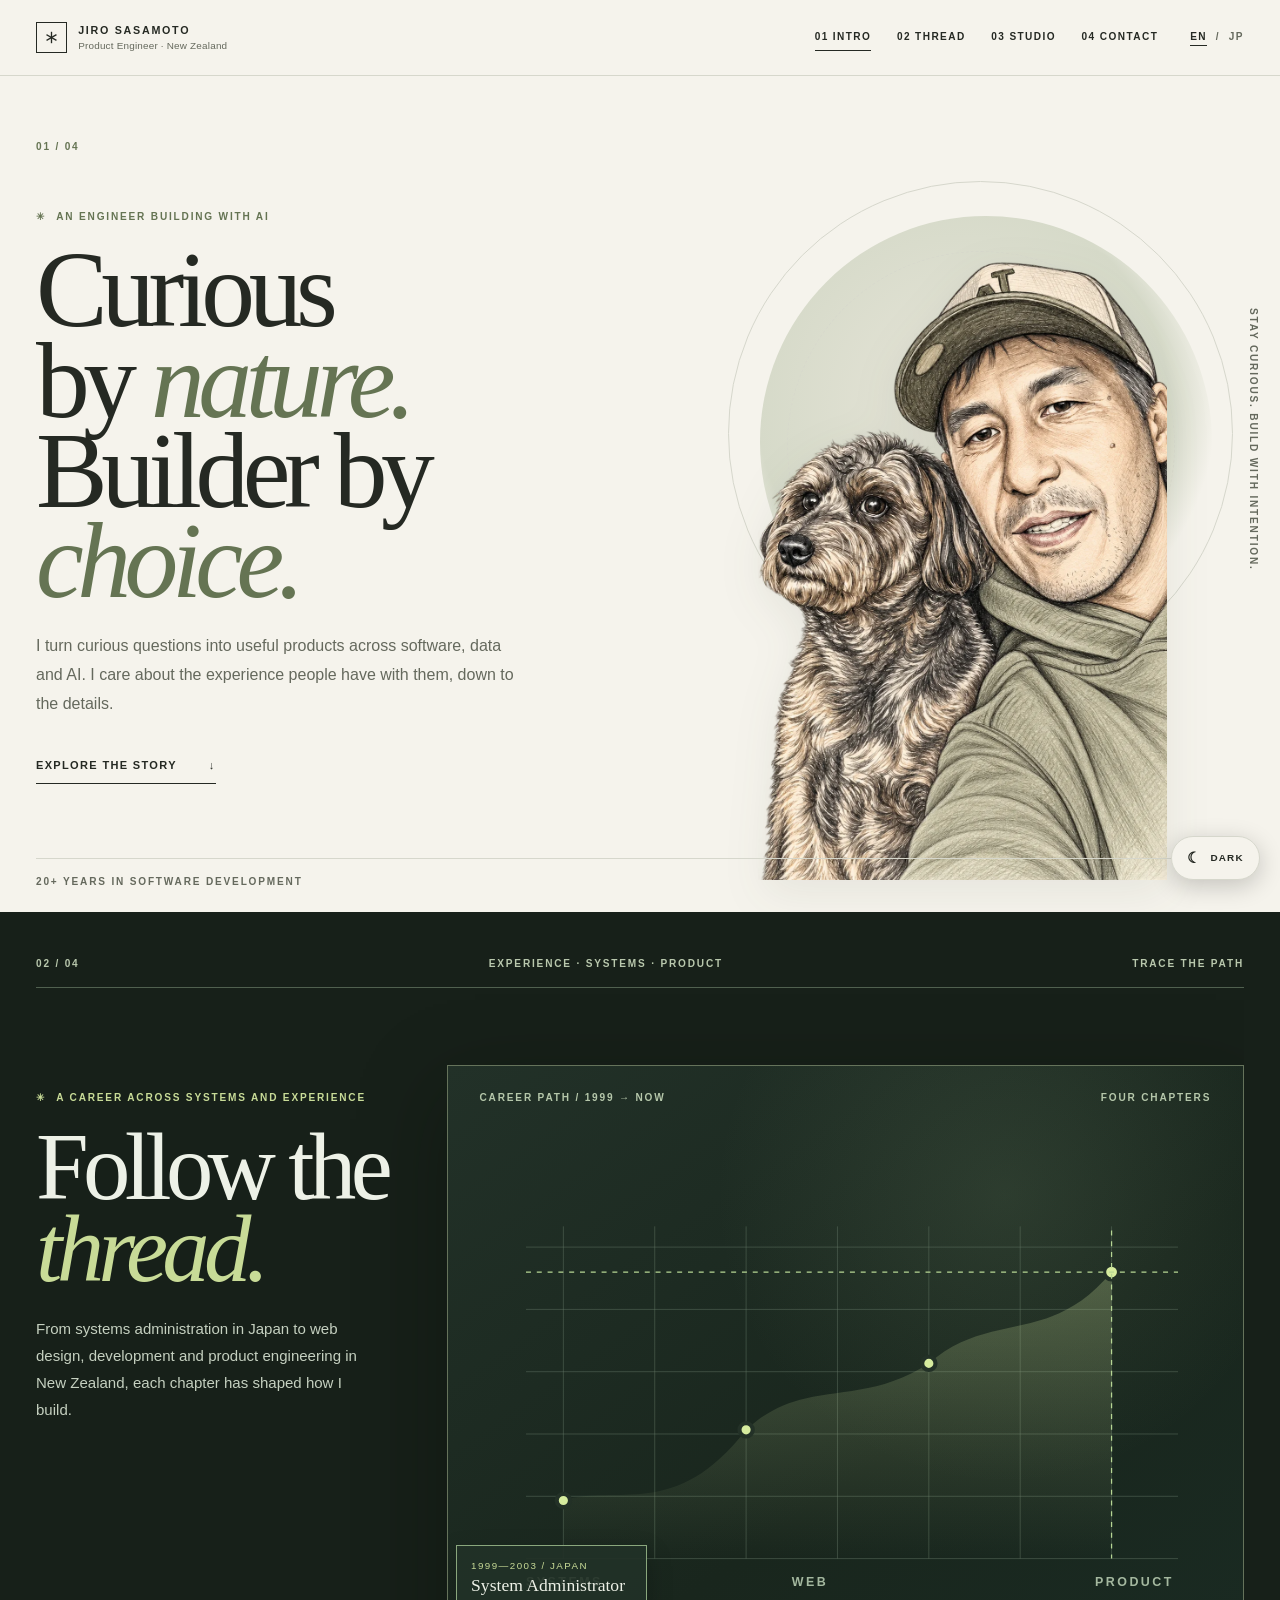
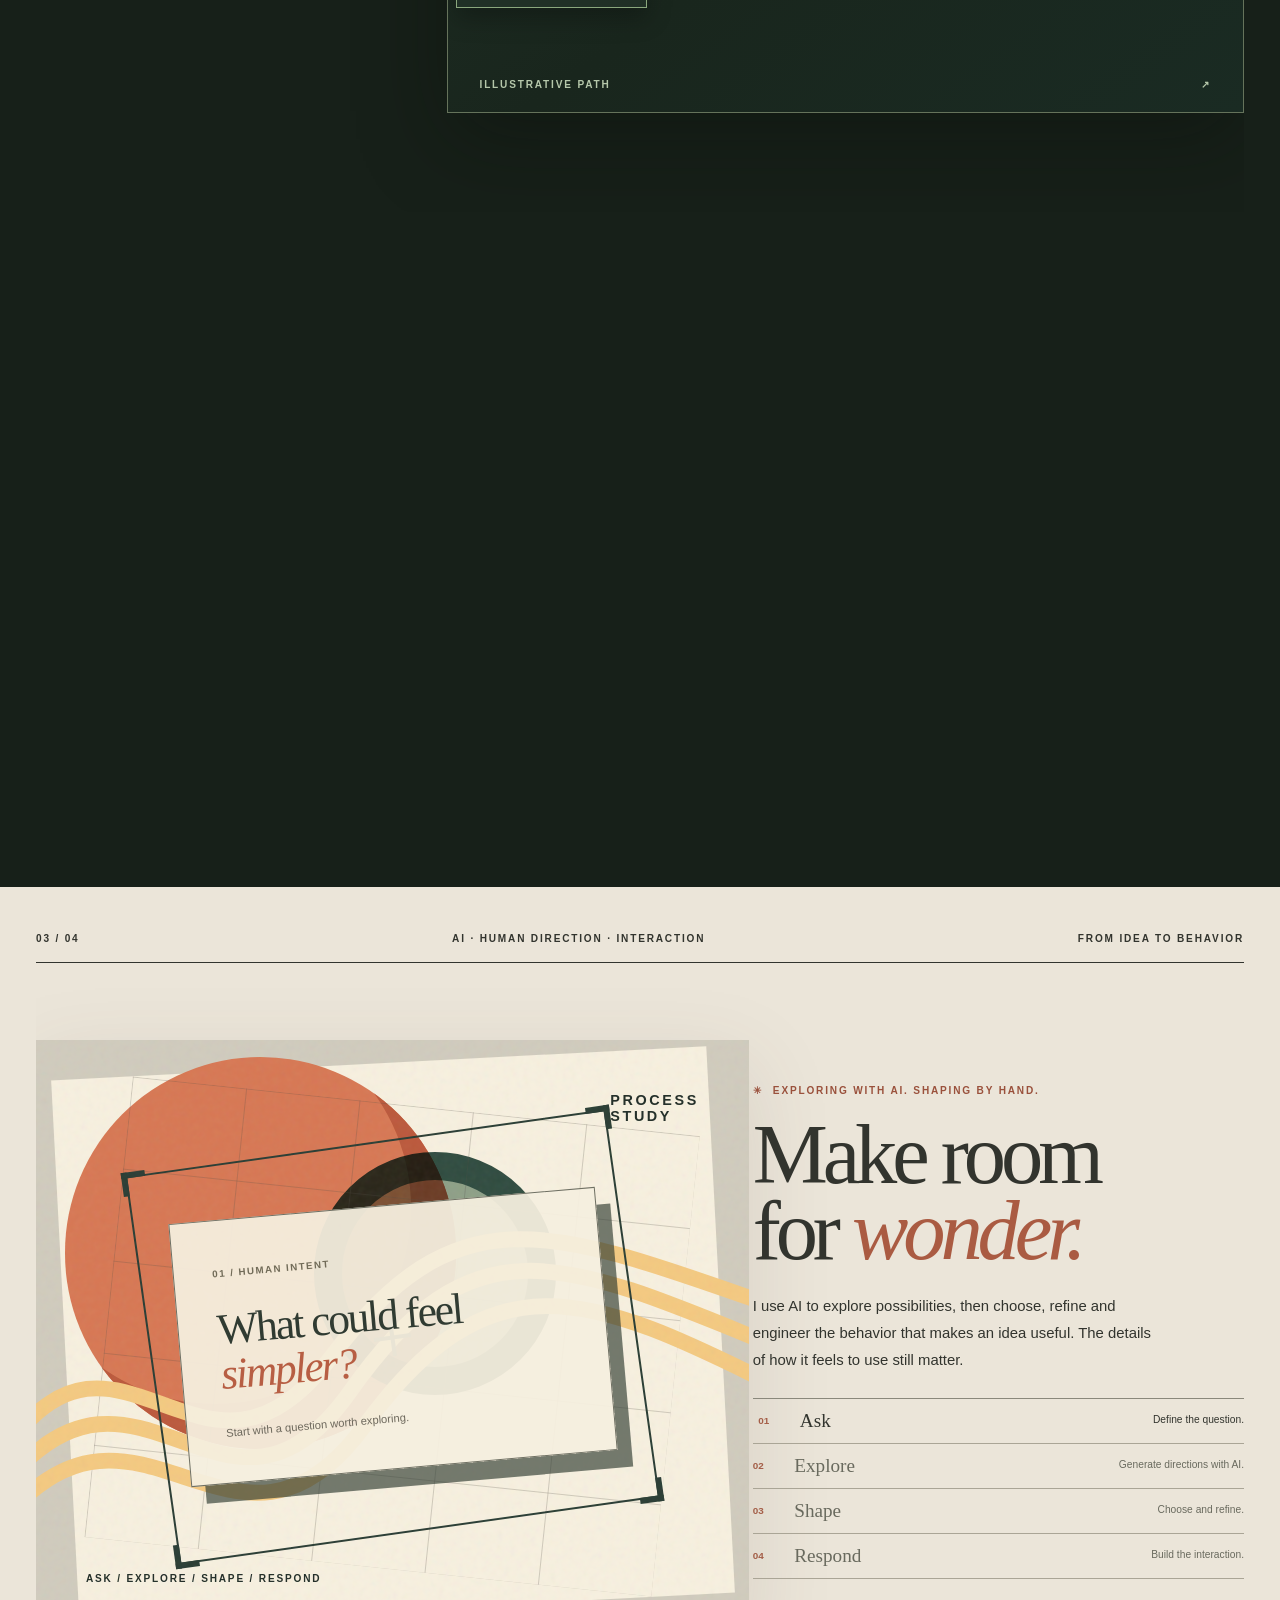
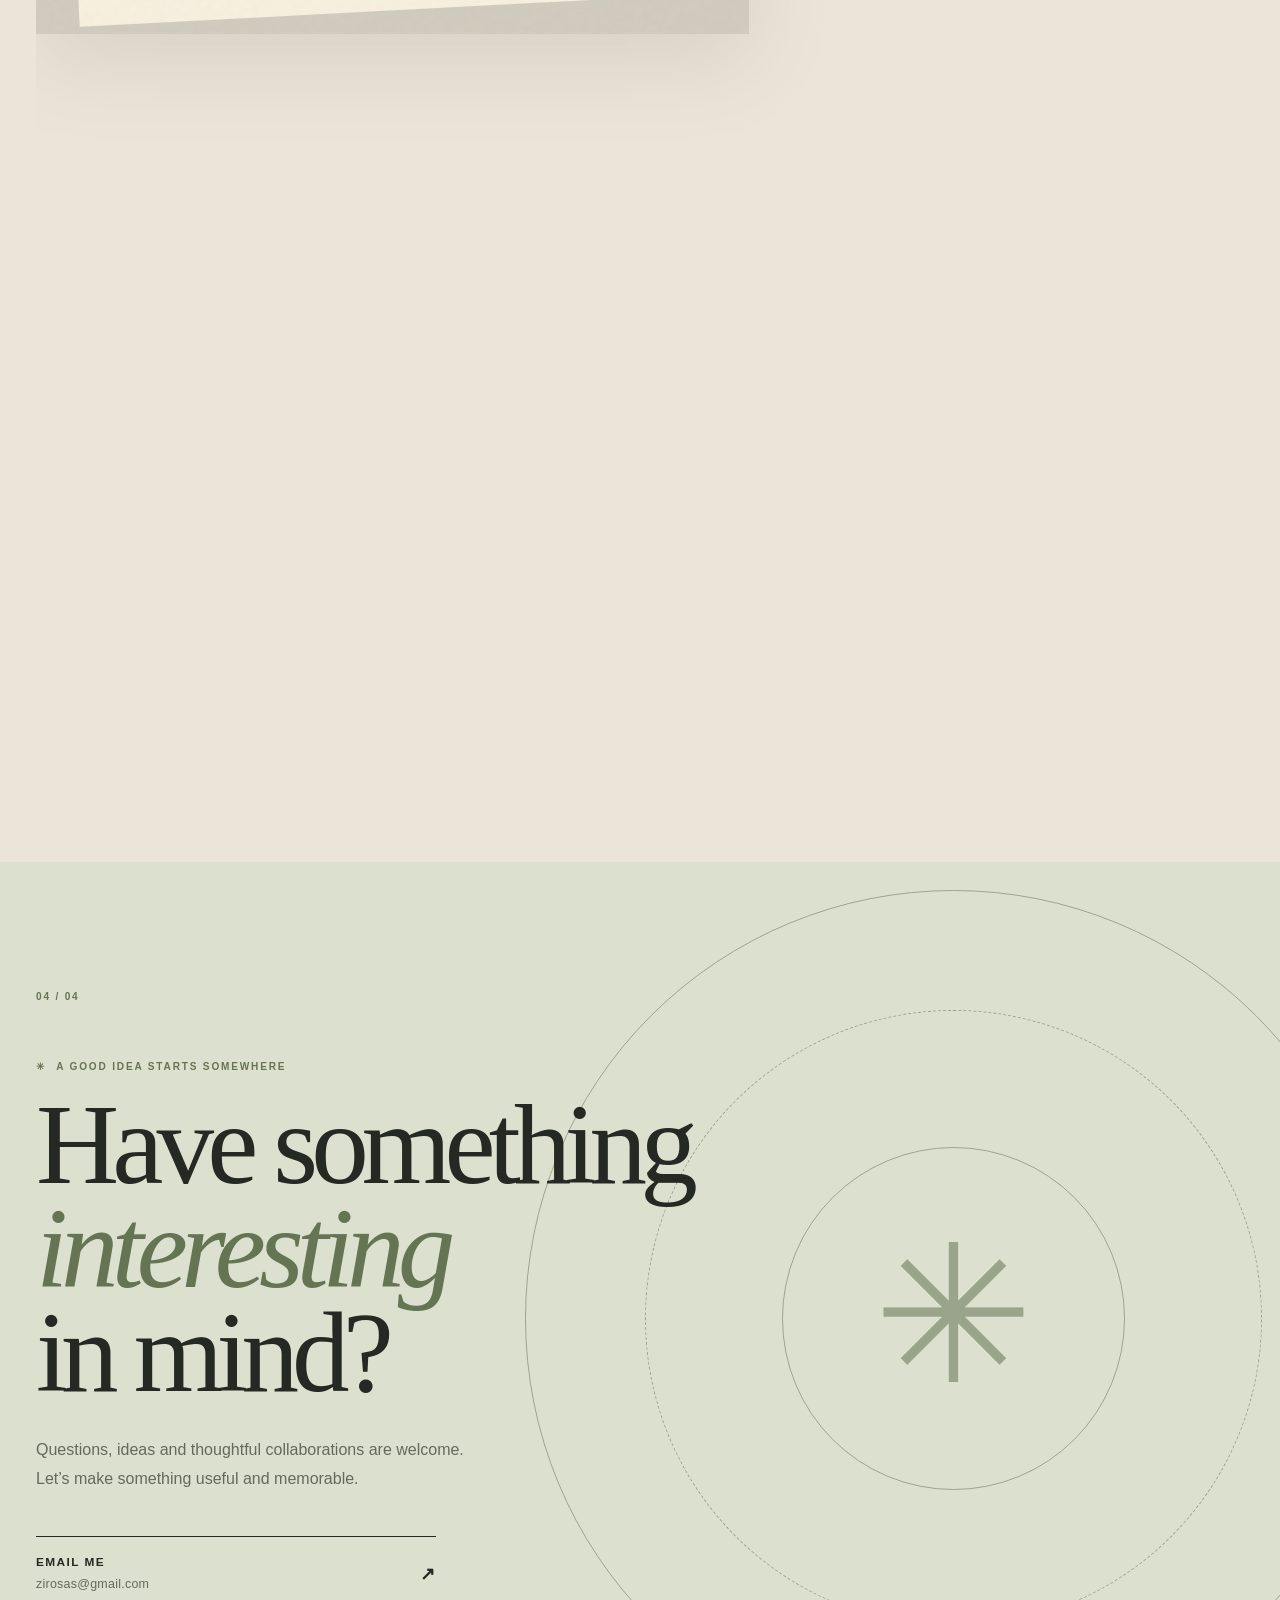
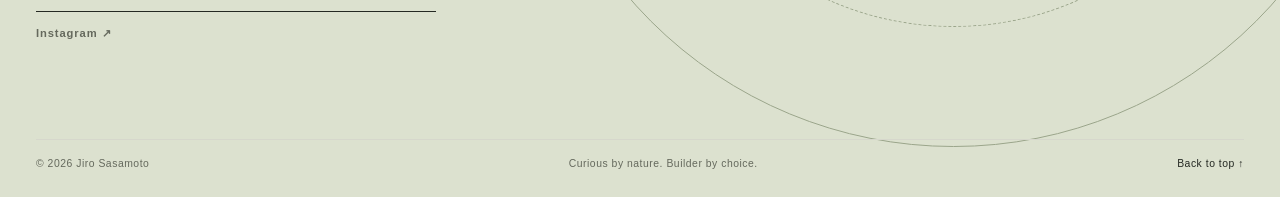
==== commit b9e5d137: "Add Japanese portfolio and language switch" ====
--- a/index.html
+++ b/index.html
@@ -10,6 +10,9 @@
   <link rel="icon" href="assets/favicon.svg" type="image/svg+xml">
   <link rel="apple-touch-icon" href="assets/apple-touch-icon.png">
   <link rel="canonical" href="https://zirosas.github.io/portfolio/">
+  <link rel="alternate" hreflang="en" href="https://zirosas.github.io/portfolio/">
+  <link rel="alternate" hreflang="ja" href="https://zirosas.github.io/portfolio/ja/">
+  <link rel="alternate" hreflang="x-default" href="https://zirosas.github.io/portfolio/">
   <meta property="og:type" content="website">
   <meta property="og:locale" content="en_NZ">
   <meta property="og:site_name" content="Jiro Sasamoto">
@@ -45,27 +48,26 @@
   <header class="site-header">
     <a class="identity" href="#intro" aria-label="Jiro Sasamoto, back to introduction">
       <span class="identity-mark" aria-hidden="true"><svg viewBox="0 0 64 64" width="17" height="17" fill="none" stroke="currentColor" stroke-width="5" stroke-linecap="square"><line x1="32" y1="13" x2="32" y2="51"/><line x1="15.5" y1="22.5" x2="48.5" y2="41.5"/><line x1="15.5" y1="41.5" x2="48.5" y2="22.5"/></svg></span>
-      <span class="identity-text"><strong>JIRO SASAMOTO</strong><small>Product Engineer · Aotearoa NZ</small></span>
+      <span class="identity-text"><strong>JIRO SASAMOTO</strong><small>Product Engineer · New Zealand</small></span>
     </a>
     <nav aria-label="Main navigation">
       <a href="#intro">01 Intro</a>
-      <a href="#signals">02 Thread</a>
+      <a href="#thread">02 Thread</a>
       <a href="#studio">03 Studio</a>
       <a href="#contact">04 Contact</a>
     </nav>
-    <span class="header-note">An open ended practice <span aria-hidden="true">↗</span></span>
+    <div class="language-switch" role="group" aria-label="Language"><span aria-current="page">EN</span><span aria-hidden="true">/</span><a href="ja/" lang="ja" hreflang="ja">JP</a></div>
   </header>
   <main id="main">
     <section class="scene hero-scene" id="intro" aria-labelledby="intro-title">
       <div class="hero-inner wrap">
         <div class="hero-copy" data-reveal>
-          <p class="scene-index"><span>01 / 04</span> INTRODUCTION</p>
-          <span class="eyebrow">Engineering with an eye for UI &amp; UX</span>
+          <p class="scene-index"><span>01 / 04</span></p>
+          <span class="eyebrow">An engineer building with AI</span>
           <h1 id="intro-title">Curious<br>by <em>nature.</em><br>Builder by<br><em>choice.</em></h1>
           <p class="hero-lede">I turn curious questions into useful products across software, data and AI. I care about the experience people have with them, down to the details.</p>
           <div class="hero-actions">
-            <a class="underlined-link" href="#signals">Explore the story <span aria-hidden="true">↓</span></a>
-            <span>20+ years in software · New Zealand</span>
+            <a class="underlined-link" href="#thread">Explore the story <span aria-hidden="true">↓</span></a>
           </div>
         </div>
         <div class="portrait-stage" aria-hidden="true">
@@ -73,19 +75,19 @@
           <span class="portrait-arc portrait-arc-one"></span>
           <span class="portrait-arc portrait-arc-two"></span>
           <img src="assets/hero-portrait.webp" alt="" width="940" height="1673" fetchpriority="high">
-          <span class="portrait-caption">KEEP ASKING BETTER QUESTIONS — KEEP BUILDING</span>
+          <span class="portrait-caption">STAY CURIOUS. BUILD WITH INTENTION.</span>
         </div>
-        <div class="hero-bottom"><span>SCROLL TO EXPLORE</span><span aria-hidden="true">↓</span><span>AUCKLAND / AOTEAROA</span></div>
+        <div class="hero-bottom"><span>20+ years in Software Development</span></div>
       </div>
     </section>
 
-    <section class="scene data-scene scroll-scene" id="signals" aria-labelledby="signals-title">
+    <section class="scene data-scene scroll-scene" id="thread" aria-labelledby="thread-title">
       <span class="anchor-alias" id="work" aria-hidden="true"></span>
       <div class="scene-sticky wrap">
         <div class="scene-topline" data-reveal><span>02 / 04</span><span>EXPERIENCE · SYSTEMS · PRODUCT</span><span>TRACE THE PATH</span></div>
         <div class="data-copy" data-reveal>
           <span class="eyebrow">A career across systems and experience</span>
-          <h2 id="signals-title">Follow the<br><em>thread.</em></h2>
+          <h2 id="thread-title">Follow the<br><em>thread.</em></h2>
           <p>From systems administration in Japan to web design, development and product engineering in New Zealand, each chapter has shaped how I build.</p>
         </div>
         <div class="data-visual">
@@ -108,11 +110,11 @@
             <path class="chart-crosshair" d="M770 70V465M65 120H850"/>
             <text x="65" y="498">SYSTEMS</text><text x="385" y="498">WEB</text><text x="750" y="498">PRODUCT</text>
           </svg>
-          <div class="chart-annotation annotation-one"><span>1999—2003 / JAPAN</span><strong>System Admin</strong></div>
+          <div class="chart-annotation annotation-one"><span>1999—2003 / JAPAN</span><strong>System Administrator</strong></div>
           <div class="chart-annotation annotation-two"><span>2004—2006 / New Zealand</span><strong>Web Designer</strong></div>
-          <div class="chart-annotation annotation-three"><span>2006—2013 / AUCKLAND</span><strong>Web Developer<br>+ System Admin</strong></div>
+          <div class="chart-annotation annotation-three"><span>2006—2013 / AUCKLAND</span><strong>Web Developer<br>+ Infrastructure Engineer</strong></div>
           <div class="chart-annotation annotation-four"><span>2013— / Auckland · Gisborne</span><strong>Product Engineer</strong></div>
-          <div class="data-visual-bottom"><span>ILLUSTRATIVE PATH / NOT A PERFORMANCE METRIC</span><span>↗</span></div>
+          <div class="data-visual-bottom"><span>ILLUSTRATIVE PATH</span><span>↗</span></div>
         </div>
       </div>
     </section>
@@ -152,7 +154,7 @@
               <div class="preview-bottom"><div><strong>A little more alive.</strong><small class="preview-message">Ready when you are.</small></div><button class="preview-button" type="button" aria-pressed="false">Try the interaction ↗</button></div>
             </div>
           </div>
-          <span class="art-stamp stamp-one">PROCESS<br>STUDY 03</span>
+          <span class="art-stamp stamp-one">PROCESS<br>STUDY</span>
           <span class="art-stamp stamp-two">ASK / EXPLORE / SHAPE / RESPOND</span>
           <span class="art-grain"></span>
         </div>
@@ -173,16 +175,16 @@
     <section class="scene contact-scene" id="contact" aria-labelledby="contact-title">
       <div class="contact-orbit" aria-hidden="true"><span></span><span></span><span></span><i>✳</i></div>
       <div class="contact-content wrap" data-reveal>
-        <p class="scene-index"><span>04 / 04</span> THE NEXT CONVERSATION</p>
+        <p class="scene-index"><span>04 / 04</span></p>
         <span class="eyebrow">A good idea starts somewhere</span>
         <h2 id="contact-title">Have something<br><em>interesting</em><br>in mind?</h2>
         <p>Questions, ideas and thoughtful collaborations are welcome. Let’s make something useful and memorable.</p>
         <address class="contact-actions">
           <a class="contact-link" href="mailto:zirosas@gmail.com"><span class="contact-link-label">Email me<small>zirosas@gmail.com</small></span><span aria-hidden="true">↗</span></a>
-          <a class="contact-secondary" href="https://github.com/zirosas" target="_blank" rel="noopener noreferrer">Or find me on GitHub <span aria-hidden="true">↗</span></a>
+          <a class="contact-secondary" href="https://www.instagram.com/zirosas/" target="_blank" rel="noopener noreferrer">Instagram <span aria-hidden="true">↗</span></a>
         </address>
       </div>
-      <footer class="site-footer wrap"><span>© 2026 Jiro Sasamoto · Aotearoa New Zealand</span><span>Curious by nature. Builder by choice.</span><a href="#intro">Back to top ↑</a></footer>
+      <footer class="site-footer wrap"><span>© 2026 Jiro Sasamoto</span><span>Curious by nature. Builder by choice.</span><a href="#intro">Back to top ↑</a></footer>
     </section>
   </main>
   <button class="theme-toggle" type="button" aria-label="Switch to dark theme" aria-pressed="false"><span class="theme-toggle-icon" aria-hidden="true">☾</span><span class="theme-toggle-label">Dark</span></button>
--- a/assets/styles.css
+++ b/assets/styles.css
@@ -12,6 +12,7 @@
   --contact-bg: #dce1cf;
   --serif: Georgia, "Times New Roman", serif;
   --sans: Arial, Helvetica, sans-serif;
+  --ja-sans: "Hiragino Kaku Gothic ProN", "Yu Gothic", "Noto Sans CJK JP", "Noto Sans JP", sans-serif;
 }
 :root[data-theme="dark"] {
   color-scheme: dark;
@@ -39,16 +40,18 @@
 .skip-link:focus { top: 1rem; }
 
 /* Navigation */
-.site-header { position: relative; z-index: 30; min-height: 76px; padding: 0 max(36px, calc((100vw - 1360px) / 2)); display: grid; grid-template-columns: 1fr auto 1fr; align-items: center; gap: 2rem; border-bottom: 1px solid var(--line); background: var(--paper); }
+.site-header { position: relative; z-index: 30; min-height: 76px; padding: 0 max(36px, calc((100vw - 1360px) / 2)); display: grid; grid-template-columns: 1fr auto auto; align-items: center; gap: 2rem; border-bottom: 1px solid var(--line); background: var(--paper); }
 .identity { display: inline-flex; width: max-content; max-width: 100%; align-items: center; gap: .7rem; line-height: 1.15; }
 .identity-mark { display: grid; place-items: center; width: 31px; height: 31px; border: 1px solid var(--ink); font-size: 1.15rem; line-height: 1; }
 .identity-text strong { display: block; font-size: .67rem; letter-spacing: .16em; white-space: nowrap; }
 .identity-text small { display: block; margin-top: 4px; color: var(--muted); font-size: .62rem; letter-spacing: .02em; white-space: nowrap; }
 .site-header nav { display: flex; align-items: center; gap: clamp(.8rem, 2vw, 2rem); }
-.site-header nav a, .header-note { font-size: .63rem; font-weight: 700; letter-spacing: .14em; text-transform: uppercase; white-space: nowrap; }
+.site-header nav a, .language-switch { font-size: .63rem; font-weight: 700; letter-spacing: .14em; text-transform: uppercase; white-space: nowrap; }
 .site-header nav a { border-bottom: 1px solid transparent; padding: .3rem 0; }
 .site-header nav a:hover, .site-header nav a[aria-current="true"] { border-color: currentColor; }
-.header-note { justify-self: end; color: var(--muted); }
+.language-switch { display: inline-flex; align-items: center; gap: .55rem; justify-self: end; color: var(--muted); }
+.language-switch [aria-current="page"] { color: var(--ink); border-bottom: 1px solid currentColor; }
+.language-switch a:hover { color: var(--ink); text-decoration: underline; text-underline-offset: .2em; }
 
 /* Shared scene details */
 .scene { position: relative; isolation: isolate; overflow: clip; }
@@ -220,8 +223,7 @@
 .motion-ready [data-reveal].is-visible { opacity: 1; transform: none; }
 
 @media (max-width: 1180px) {
-  .header-note { display: none; }
-  .site-header { grid-template-columns: 1fr auto; }
+  .site-header { grid-template-columns: 1fr auto auto; gap: 1.2rem; }
   .hero-copy h1 { font-size: clamp(4.8rem, 8.1vw, 7.5rem); }
   .data-copy h2 { font-size: 7vw; }
   .art-copy h2 { font-size: 6vw; }
@@ -243,8 +245,10 @@
   .art-copy h2 { font-size: 6vw; }
 }
 @media (max-width: 700px) {
-  .site-header { min-height: 68px; grid-template-columns: 1fr; gap: .65rem; padding-block: .8rem; }
-  .site-header nav { justify-content: space-between; gap: .5rem; }
+  .site-header { min-height: 68px; grid-template-columns: 1fr auto; gap: .65rem; padding-block: .8rem; }
+  .identity { grid-column: 1; grid-row: 1; }
+  .language-switch { grid-column: 2; grid-row: 1; }
+  .site-header nav { grid-column: 1 / -1; grid-row: 2; justify-content: space-between; gap: .5rem; }
   .site-header nav a { font-size: .55rem; }
   .identity-text small { display: none; }
   .wrap { width: min(100% - 36px, 1360px); }
@@ -308,6 +312,27 @@
   .theme-toggle { right: .9rem; bottom: .9rem; width: 42px; padding: .6rem; justify-content: center; }
   .theme-toggle-label { display: none; }
 }
+
+/* Japanese typography keeps the large editorial headings readable. */
+html[lang="ja"] body { font-family: var(--ja-sans); }
+html[lang="ja"] h1, html[lang="ja"] h2 { font-family: var(--ja-sans); font-weight: 500; letter-spacing: -.055em; }
+html[lang="ja"] em { font-style: normal; }
+html[lang="ja"] .hero-copy h1 { font-size: clamp(4rem, 6vw, 7rem); line-height: 1.18; }
+html[lang="ja"] .data-copy h2 { font-size: clamp(3.6rem, 5.2vw, 6.5rem); line-height: 1.2; }
+html[lang="ja"] .art-copy h2 { font-size: clamp(3.3rem, 4.6vw, 5.8rem); line-height: 1.18; }
+html[lang="ja"] .contact-content h2 { font-size: clamp(4rem, 7.2vw, 8rem); line-height: 1.2; }
+html[lang="ja"] .chart-annotation strong, html[lang="ja"] .idea-note strong, html[lang="ja"] .variant-card small, html[lang="ja"] .process-explore > p, html[lang="ja"] .selection-board strong, html[lang="ja"] .preview-bottom strong, html[lang="ja"] .process-steps strong { font-family: var(--ja-sans); }
+html[lang="ja"] .chart-annotation strong { font-size: clamp(.82rem, 1.2vw, 1.05rem); line-height: 1.35; }
+html[lang="ja"] .portrait-caption { letter-spacing: .25em; }
+@media (max-width: 700px) {
+  html[lang="ja"] .hero-copy h1 { font-size: clamp(3.2rem, 10vw, 5.4rem); }
+  html[lang="ja"] .data-copy h2, html[lang="ja"] .art-copy h2 { font-size: clamp(3rem, 8vw, 4.5rem); }
+  html[lang="ja"] .contact-content h2 { font-size: clamp(2.6rem, 8vw, 4.8rem); }
+}
+@media (max-width: 420px) {
+  html[lang="ja"] .hero-copy h1 { font-size: 11vw; }
+  html[lang="ja"] .contact-content h2 { font-size: 10.5vw; }
+}
 @media (prefers-reduced-motion: reduce) {
   html { scroll-behavior: auto; }
   *, *::before, *::after { transition-duration: .01ms !important; animation-duration: .01ms !important; }
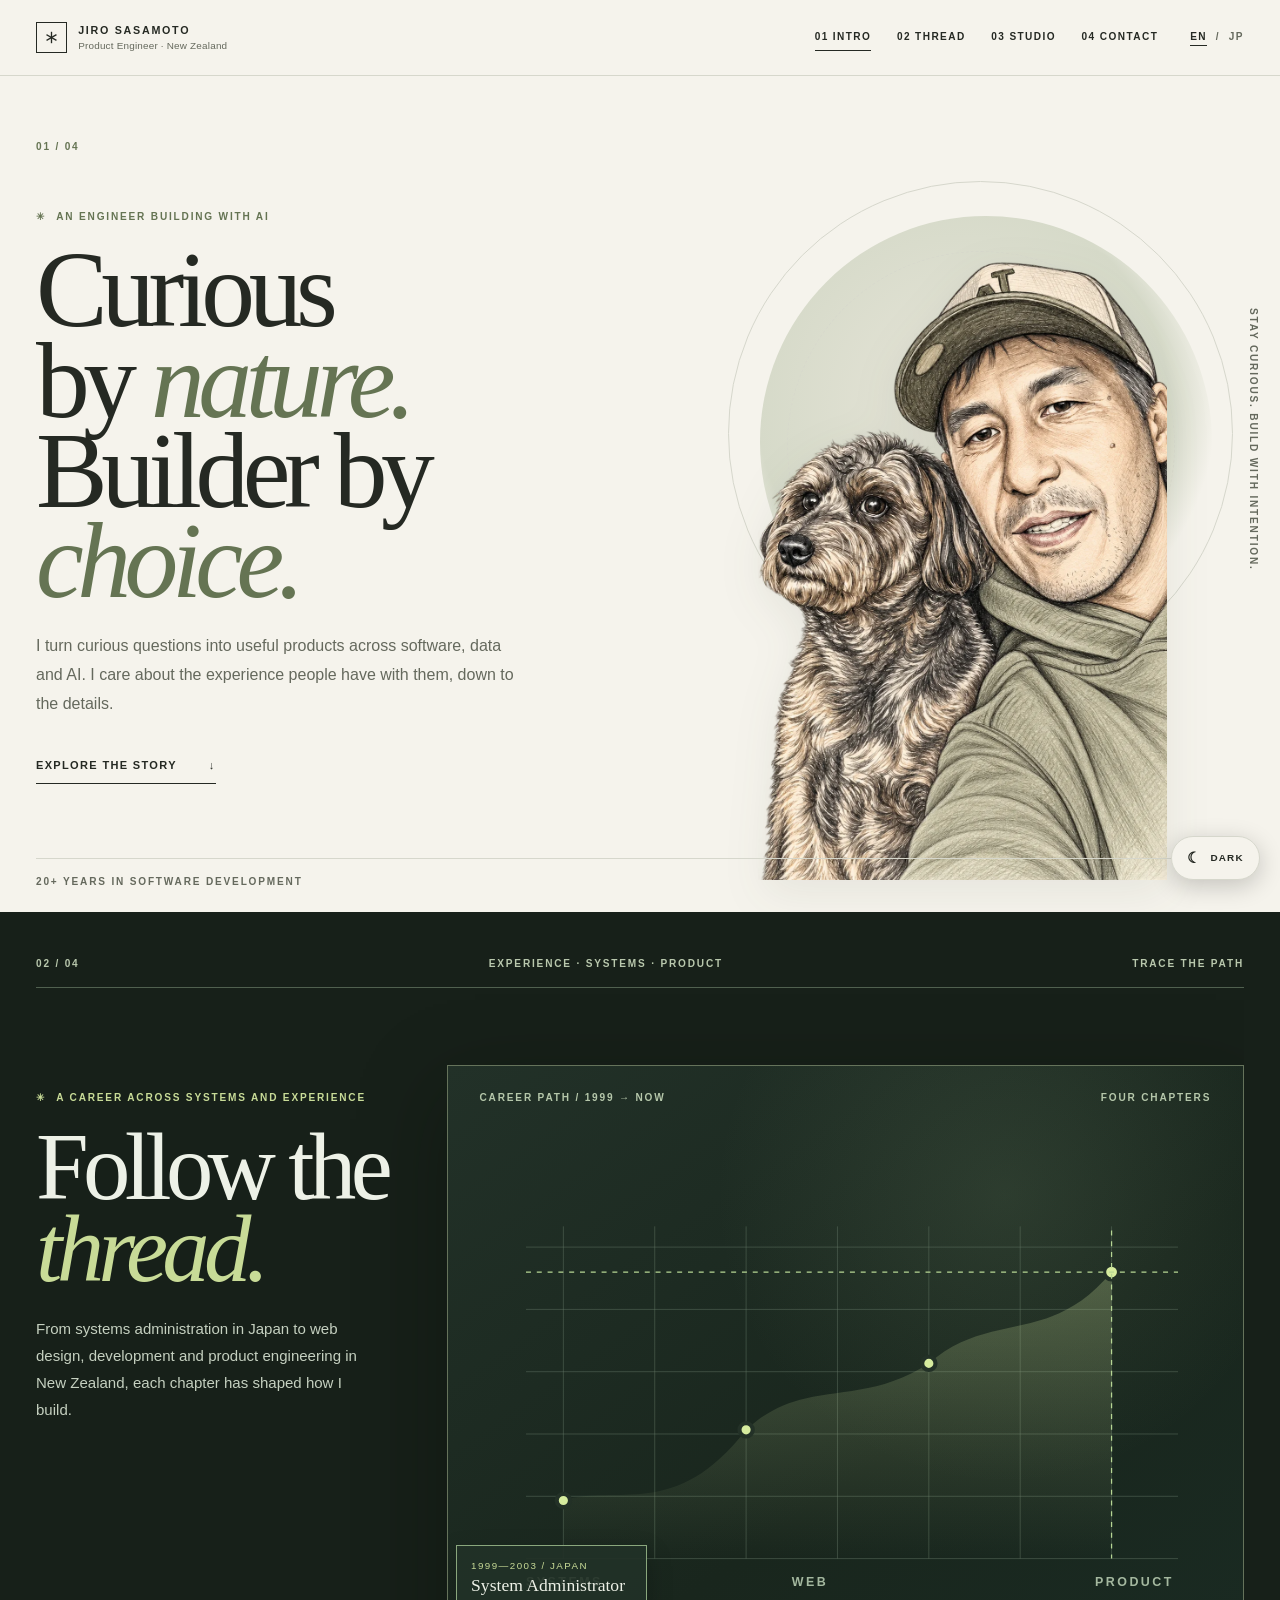
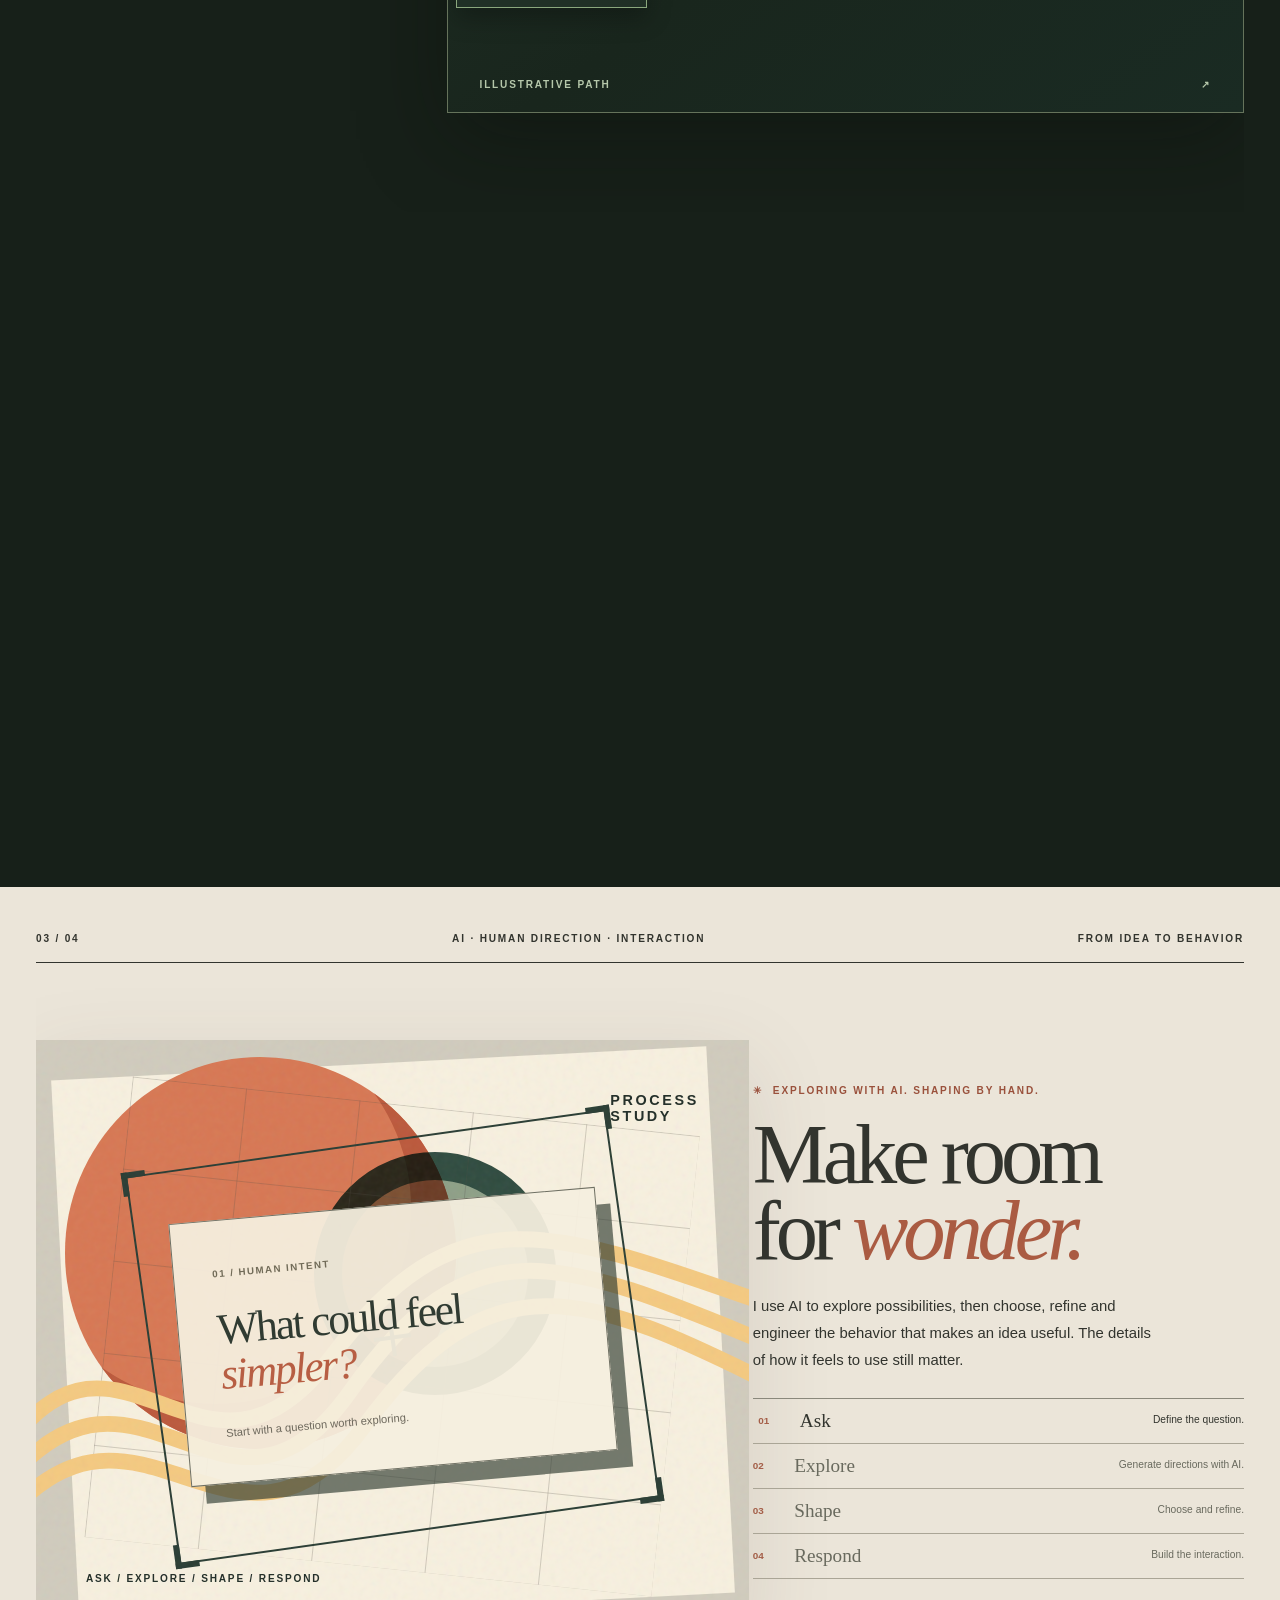
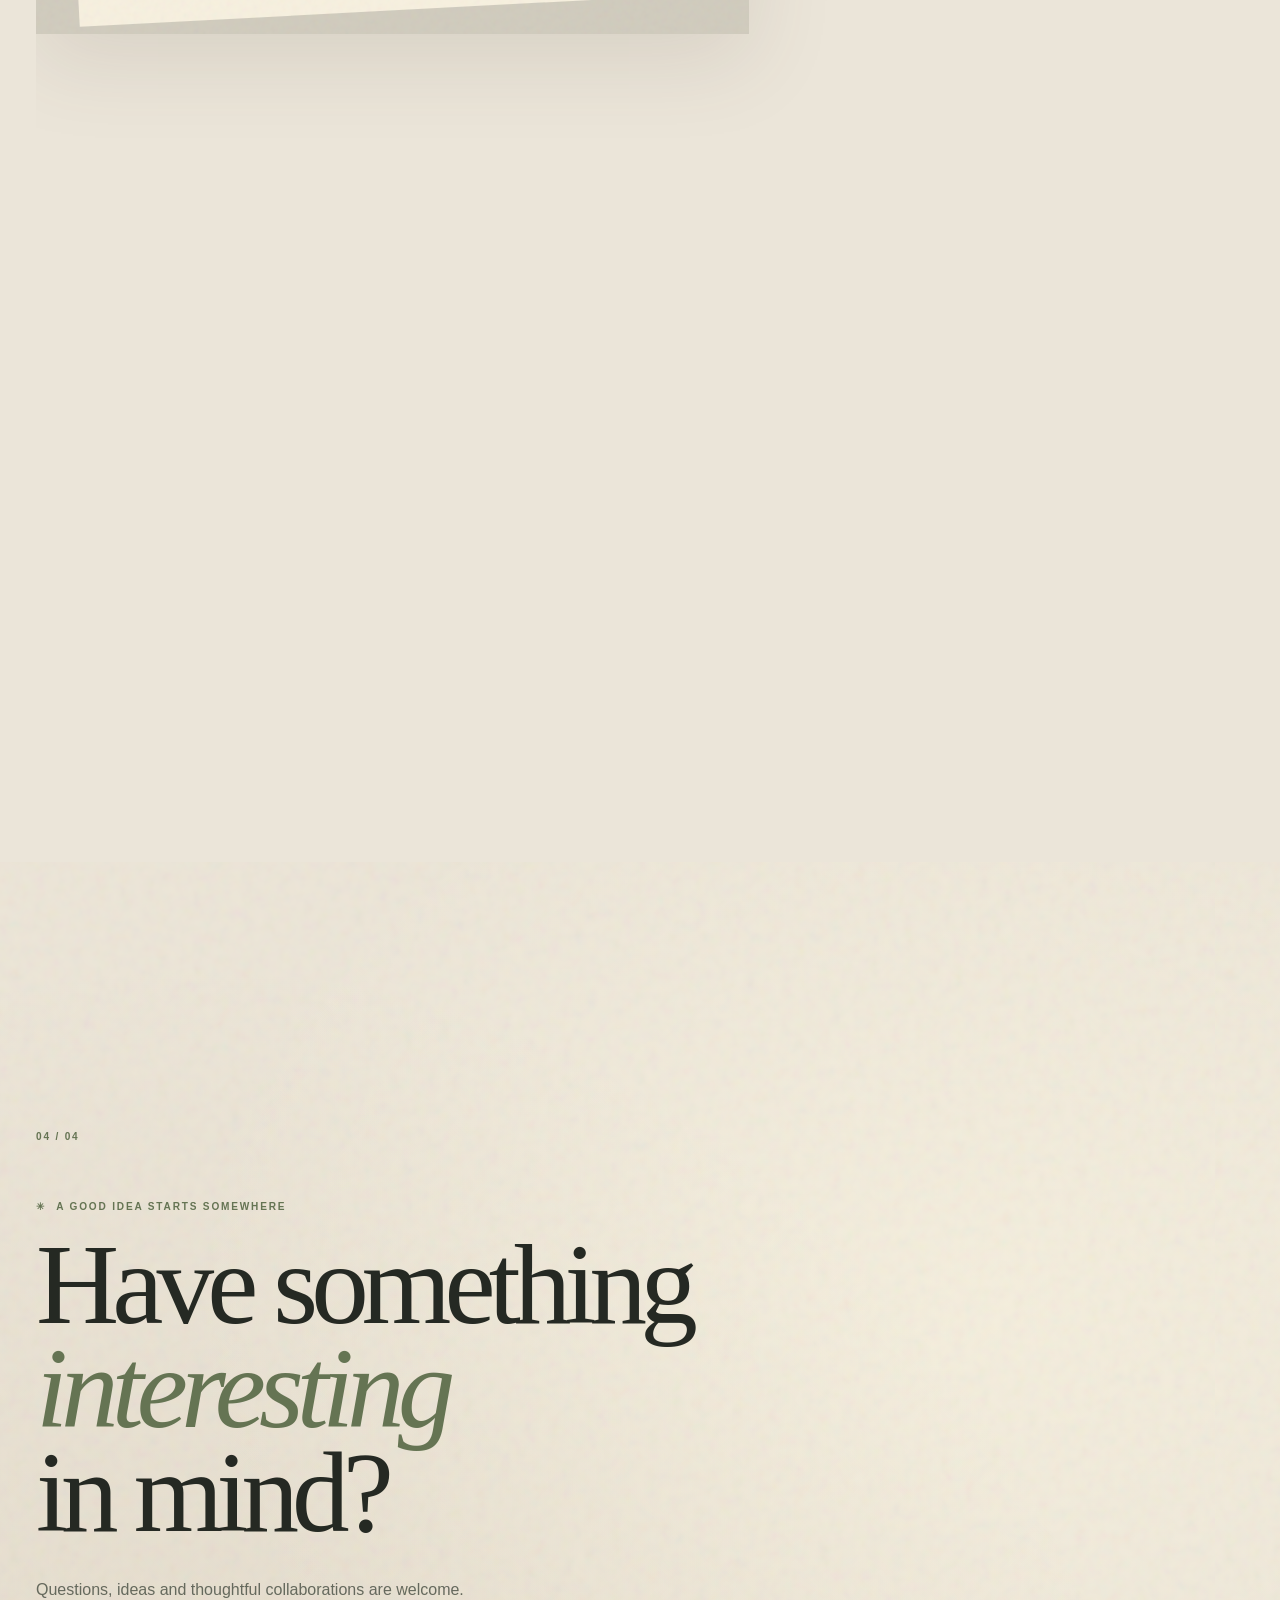
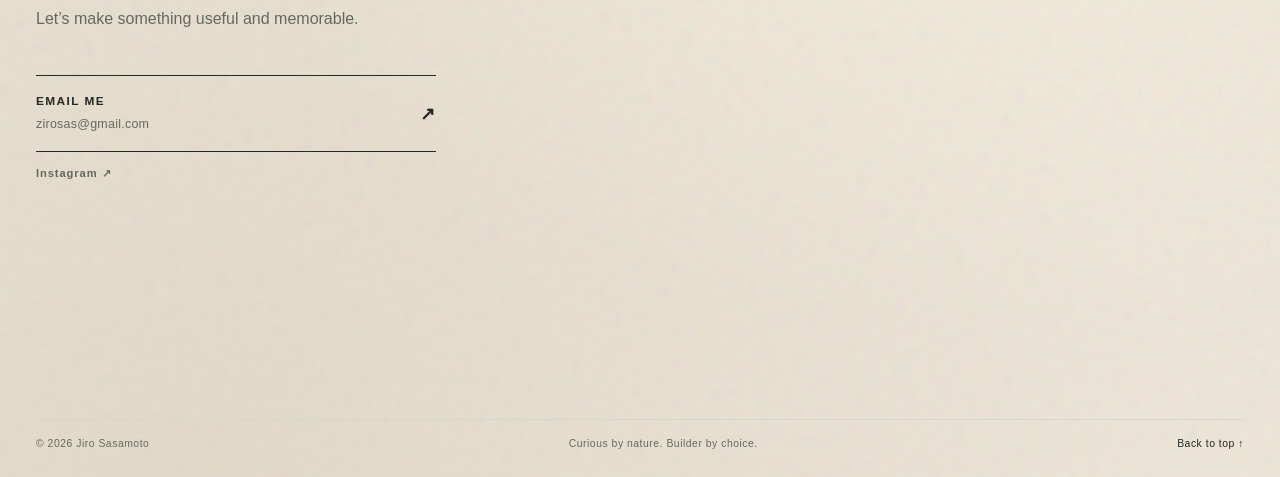
==== commit 49af6f27: "Create Japanese inspired contact artwork" ====
--- a/index.html
+++ b/index.html
@@ -173,7 +173,14 @@
     </section>
 
     <section class="scene contact-scene" id="contact" aria-labelledby="contact-title">
-      <div class="contact-orbit" aria-hidden="true"><span></span><span></span><span></span><i>✳</i></div>
+      <div class="contact-enso" aria-hidden="true">
+        <svg viewBox="0 0 600 600" focusable="false">
+          <defs><mask id="enso-reveal"><path class="enso-reveal-path" pathLength="1" d="M 427.8 158.1 L 418.9 148.9 L 409.1 140.6 L 398.4 133.5 L 386.9 127.9 L 374.8 123.7 L 362.5 120.4 L 350.2 117.8 L 337.9 115.4 L 325.6 113.3 L 313.2 111.7 L 300.7 111.1 L 288.1 111.6 L 275.7 113.2 L 263.5 115.7 L 251.4 118.6 L 239.3 121.7 L 227.2 125.0 L 215.1 128.9 L 203.2 133.7 L 192.0 139.9 L 181.6 147.4 L 172.2 156.1 L 163.7 165.6 L 155.9 175.6 L 148.4 185.8 L 141.3 196.1 L 134.7 206.8 L 128.9 218.0 L 124.3 229.7 L 120.7 241.8 L 118.1 254.0 L 116.1 266.2 L 114.1 278.5 L 112.3 290.8 L 110.6 303.3 L 109.7 316.0 L 110.1 328.7 L 111.9 341.4 L 115.2 353.7 L 119.7 365.6 L 125.1 377.2 L 130.9 388.4 L 137.1 399.4 L 143.9 410.1 L 151.6 420.2 L 160.2 429.4 L 169.8 437.7 L 180.0 445.0 L 190.6 451.7 L 201.1 458.2 L 211.7 464.7 L 222.3 471.2 L 233.4 477.2 L 244.9 482.5 L 256.9 486.5 L 269.4 489.1 L 282.0 490.5 L 294.7 491.1 L 307.3 491.0 L 320.0 490.4 L 332.7 489.1 L 345.2 486.8 L 357.4 483.1 L 369.1 478.0 L 380.1 471.8 L 390.6 464.8 L 400.8 457.6 L 410.8 450.3 L 420.9 443.0 L 430.8 435.4 L 440.2 427.1 L 448.9 418.0 L 456.6 408.1 L 463.4 397.4 L 469.5 386.4 L 475.1 375.1 L 480.3 363.5 L 485.0 351.7 L 488.8 339.4 L 491.1 326.9" /></mask></defs>
+          <path class="enso-ink enso-outer" mask="url(#enso-reveal)" d="M 428.8 156.9 L 419.9 147.7 L 410.1 139.2 L 399.4 131.9 L 387.8 126.1 L 375.7 121.7 L 363.3 118.2 L 350.9 115.3 L 338.4 112.7 L 326.0 110.4 L 313.4 108.6 L 300.7 107.8 L 287.9 108.1 L 275.3 109.5 L 262.7 111.8 L 250.3 114.6 L 237.9 117.6 L 225.4 120.8 L 213.0 124.6 L 200.7 129.4 L 189.1 135.6 L 178.3 143.1 L 168.5 151.9 L 159.6 161.5 L 151.2 171.6 L 143.3 181.9 L 135.8 192.5 L 128.8 203.5 L 122.6 215.0 L 117.5 227.0 L 113.6 239.4 L 110.6 252.1 L 108.2 264.8 L 105.9 277.5 L 103.8 290.4 L 101.9 303.5 L 100.8 316.7 L 100.9 330.1 L 102.6 343.4 L 105.9 356.4 L 110.4 369.0 L 115.7 381.3 L 121.6 393.3 L 127.9 405.1 L 134.9 416.5 L 142.8 427.3 L 151.8 437.3 L 161.7 446.2 L 172.4 454.3 L 183.3 461.7 L 194.4 468.9 L 205.6 476.1 L 216.9 483.1 L 228.7 489.8 L 241.0 495.6 L 253.8 500.1 L 267.1 503.1 L 280.6 504.9 L 294.3 505.8 L 307.9 506.0 L 321.6 505.6 L 335.3 504.5 L 348.9 502.2 L 362.2 498.5 L 375.0 493.4 L 387.2 486.9 L 398.8 479.7 L 410.1 472.1 L 421.2 464.4 L 432.4 456.6 L 443.3 448.4 L 453.8 439.5 L 463.6 429.6 L 472.3 418.8 L 478.0 406.1 L 482.3 392.9 L 485.8 379.7 L 488.7 366.5 L 490.8 353.3 L 491.7 340.1 L 491.1 326.9 L 491.1 326.9 L 485.8 338.8 L 479.2 350.0 L 472.0 360.6 L 464.4 370.5 L 456.7 379.8 L 448.8 388.7 L 441.0 397.3 L 434.3 406.4 L 426.6 414.8 L 418.2 422.4 L 409.4 429.4 L 400.4 436.2 L 391.5 443.0 L 382.4 449.9 L 373.0 456.6 L 363.1 462.7 L 352.6 467.7 L 341.5 471.4 L 330.0 473.8 L 318.4 475.2 L 306.8 476.0 L 295.1 476.3 L 283.4 476.1 L 271.6 475.1 L 260.1 472.9 L 248.9 469.4 L 238.1 464.7 L 227.8 459.2 L 217.7 453.4 L 207.8 447.6 L 197.8 441.7 L 187.7 435.7 L 177.9 429.1 L 168.7 421.6 L 160.3 413.1 L 152.9 403.8 L 146.3 393.8 L 140.2 383.6 L 134.4 373.0 L 129.1 362.2 L 124.6 351.0 L 121.2 339.3 L 119.2 327.3 L 118.7 315.2 L 119.4 303.2 L 120.7 291.2 L 122.3 279.4 L 123.9 267.7 L 125.7 255.9 L 127.9 244.1 L 131.0 232.4 L 135.3 221.1 L 140.6 210.2 L 146.8 199.7 L 153.4 189.6 L 160.5 179.6 L 167.9 169.7 L 176.0 160.3 L 184.9 151.7 L 194.9 144.2 L 205.7 138.0 L 217.2 133.2 L 228.9 129.2 L 240.7 125.8 L 252.5 122.6 L 264.3 119.5 L 276.2 116.9 L 288.4 115.1 L 300.6 114.4 L 312.9 114.8 L 325.2 116.2 L 337.4 118.0 L 349.5 120.2 L 361.8 122.7 L 374.0 125.7 L 386.0 129.8 L 397.5 135.2 L 408.2 142.0 L 417.9 150.2 L 426.8 159.2 Z" />
+          <path class="enso-ink enso-inner" mask="url(#enso-reveal)" d="M 408.0 156.7 L 399.1 148.7 L 389.5 141.5 L 379.0 135.6 L 367.9 131.0 L 356.4 127.7 L 344.7 125.2 L 333.0 123.3 L 321.3 121.8 L 309.5 120.6 L 297.6 120.2 L 285.8 120.7 L 274.1 122.3 L 262.5 124.9 L 251.2 128.3 L 240.1 131.9 L 228.9 135.7 L 217.7 139.6 L 206.5 144.0 L 195.5 149.3 L 185.2 155.6 L 175.7 163.2 L 167.1 171.9 L 159.3 181.2 L 152.2 191.0 L 145.4 201.0 L 139.0 211.3 L 133.3 222.0 L 128.5 233.1 L 124.8 244.7 L 122.3 256.5 L 120.7 268.5 L 119.7 280.4 L 118.8 292.3 L 117.9 304.3 L 117.2 316.4 L 117.2 328.6 L 118.1 340.9 L 120.5 353.0 L 124.1 364.8 L 128.8 376.2 L 134.3 387.3 L 140.2 398.1 L 146.7 408.7 L 153.7 418.9 L 161.6 428.5 L 170.5 437.2 L 180.3 444.8 L 190.7 451.5 L 201.5 457.5 L 212.4 463.1 L 223.3 468.6 L 234.2 474.1 L 245.5 479.2 L 257.1 483.6 L 269.1 487.0 L 281.5 489.1 L 293.9 490.1 L 306.5 490.2 L 319.0 489.8 L 331.6 489.0 L 344.2 487.4 L 356.7 484.9 L 368.8 481.0 L 380.4 475.7 L 391.4 469.2 L 401.7 461.7 L 411.5 453.9 L 421.1 445.9 L 430.6 437.8 L 440.0 429.4 L 448.9 420.5 L 457.2 410.9 L 464.5 400.5 L 469.3 388.7 L 472.8 376.5 L 475.6 364.3 L 478.0 352.1 L 479.8 340.0 L 480.7 327.9 L 480.4 315.8 L 480.4 315.8 L 475.9 327.1 L 470.3 337.9 L 464.2 348.1 L 457.9 357.8 L 451.5 367.1 L 444.9 375.9 L 438.3 384.5 L 432.5 393.5 L 425.8 401.8 L 418.5 409.5 L 410.8 416.9 L 403.0 424.1 L 395.1 431.3 L 387.1 438.5 L 378.6 445.5 L 369.4 451.6 L 359.6 456.7 L 349.2 460.4 L 338.4 463.0 L 327.6 464.6 L 316.6 465.8 L 305.7 466.5 L 294.7 466.8 L 283.7 466.3 L 272.8 464.9 L 262.1 462.3 L 251.7 458.6 L 241.7 454.4 L 231.8 449.8 L 221.9 445.3 L 212.0 440.7 L 202.0 435.8 L 192.3 430.3 L 183.2 423.8 L 174.8 416.2 L 167.4 407.8 L 160.7 398.7 L 154.5 389.3 L 148.7 379.7 L 143.4 369.7 L 138.7 359.4 L 134.9 348.7 L 132.5 337.7 L 131.3 326.4 L 131.0 315.2 L 131.3 304.0 L 131.8 292.9 L 132.2 281.8 L 132.8 270.6 L 133.8 259.3 L 135.7 248.1 L 138.8 237.1 L 143.0 226.5 L 148.1 216.3 L 153.8 206.4 L 159.8 196.7 L 166.3 187.2 L 173.4 178.0 L 181.3 169.5 L 190.2 162.0 L 199.9 155.6 L 210.2 150.3 L 220.9 145.9 L 231.5 141.8 L 242.2 137.8 L 252.9 134.0 L 263.7 130.4 L 274.8 127.5 L 286.2 125.6 L 297.7 124.8 L 309.2 125.0 L 320.8 125.8 L 332.3 127.0 L 343.9 128.5 L 355.4 130.6 L 366.9 133.7 L 377.9 137.9 L 388.3 143.6 L 397.9 150.5 L 406.8 158.3 Z" />
+        </svg>
+        <span class="contact-seal">笹本</span>
+      </div>
       <div class="contact-content wrap" data-reveal>
         <p class="scene-index"><span>04 / 04</span></p>
         <span class="eyebrow">A good idea starts somewhere</span>
--- a/assets/styles.css
+++ b/assets/styles.css
@@ -9,7 +9,10 @@
   --art-bg: #ebe5d9;
   --art-paper: #f7f0df;
   --art-ink: #32342e;
-  --contact-bg: #dce1cf;
+  --contact-bg: #ece5d7;
+  --contact-ink: #32433b;
+  --contact-ink-second: #a45e4d;
+  --contact-seal: #b97863;
   --serif: Georgia, "Times New Roman", serif;
   --sans: Arial, Helvetica, sans-serif;
   --ja-sans: "Hiragino Kaku Gothic ProN", "Yu Gothic", "Noto Sans CJK JP", "Noto Sans JP", sans-serif;
@@ -25,7 +28,10 @@
   --art-bg: #24231f;
   --art-paper: #302f28;
   --art-ink: #ede8d9;
-  --contact-bg: #1d251a;
+  --contact-bg: #252a24;
+  --contact-ink: #c9d0c1;
+  --contact-ink-second: #d5a18b;
+  --contact-seal: #d4937d;
 }
 * { box-sizing: border-box; }
 html { scroll-behavior: smooth; }
@@ -193,8 +199,10 @@
 :root[data-theme="dark"] .process-steps li.is-active { color: var(--art-ink); }
 
 /* 04 — invitation */
-.contact-scene { min-height: 100svh; display: flex; flex-direction: column; justify-content: center; background: var(--contact-bg); }
-.contact-content { position: relative; z-index: 2; padding-top: 8rem; padding-bottom: 6rem; }
+.contact-scene { min-height: 135svh; display: flex; flex-direction: column; justify-content: center; background: radial-gradient(ellipse at 77% 36%, #fff9e470, transparent 58%), radial-gradient(ellipse at 15% 100%, #baa98c33, transparent 65%), var(--contact-bg); }
+:root[data-theme="dark"] .contact-scene { background: radial-gradient(ellipse at 77% 36%, #a9a58c13, transparent 58%), radial-gradient(ellipse at 15% 100%, #05090644, transparent 65%), var(--contact-bg); }
+.contact-scene::before { content: ""; position: absolute; z-index: 1; inset: 0; background-image: url("data:image/svg+xml,%3Csvg viewBox='0 0 180 180' xmlns='http://www.w3.org/2000/svg'%3E%3Cfilter id='n'%3E%3CfeTurbulence type='fractalNoise' baseFrequency='.55' numOctaves='2' stitchTiles='stitch'/%3E%3C/filter%3E%3Crect width='100%25' height='100%25' filter='url(%23n)' opacity='.35'/%3E%3C/svg%3E"); opacity: .22; pointer-events: none; }
+.contact-content { position: relative; z-index: 2; margin-block: auto; padding-top: 8rem; padding-bottom: 6rem; }
 .contact-content .scene-index { margin-bottom: 3rem; }
 .contact-content h2 { margin: 1rem 0 2rem; font-size: clamp(5rem, 9vw, 11rem); line-height: .9; }
 .contact-content h2 em { color: var(--olive); }
@@ -207,11 +215,13 @@
 .contact-link-label small { display: block; margin-top: .25rem; color: var(--muted); font-size: .78rem; font-weight: 400; letter-spacing: .02em; text-transform: none; }
 .contact-secondary { margin-top: .8rem; color: var(--muted); font-size: .7rem; font-weight: 700; letter-spacing: .08em; }
 .contact-secondary:hover { color: var(--ink); text-decoration: underline; text-underline-offset: .2em; }
-.contact-orbit { position: absolute; right: -8%; top: 3%; width: min(67vw, 1000px); aspect-ratio: 1; opacity: .55; transform: rotate(var(--orbit-spin, 0deg)); pointer-events: none; }
-.contact-orbit span { position: absolute; inset: 0; border: 1px solid var(--olive); border-radius: 50%; }
-.contact-orbit span:nth-child(2) { inset: 14%; border-style: dashed; }.contact-orbit span:nth-child(3) { inset: 30%; }
-.contact-orbit i { position: absolute; left: 50%; top: 50%; transform: translate(-50%, -50%); color: var(--olive); font: normal 12rem/1 var(--serif); }
-.site-footer { position: relative; z-index: 2; display: flex; justify-content: space-between; gap: 1rem; margin-top: auto; border-top: 1px solid var(--line); padding-top: 1rem; padding-bottom: 1.5rem; color: var(--muted); font-size: .65rem; letter-spacing: .05em; }
+.contact-enso { position: absolute; z-index: 1; right: 4%; top: 22%; width: min(42vw, 580px); aspect-ratio: 1; color: var(--contact-ink); pointer-events: none; }
+.contact-enso svg { width: 100%; height: 100%; overflow: visible; transform: rotate(-12deg); }
+.enso-outer { fill: var(--contact-ink); opacity: .32; }
+.enso-inner { fill: var(--contact-ink-second); opacity: .29; }
+.enso-reveal-path { fill: none; stroke: #fff; stroke-width: 90; stroke-dasharray: 1; stroke-dashoffset: var(--enso-draw, 0); }
+.contact-seal { position: absolute; top: 50%; left: 50%; color: var(--contact-seal); font: 900 clamp(4.25rem, 10vw, 9rem)/.95 "Noto Serif CJK JP", "Yu Mincho", "Hiragino Mincho ProN", serif; text-orientation: upright; writing-mode: vertical-rl; white-space: nowrap; transform: translate(-50%, -50%) rotate(-8deg); opacity: var(--seal-opacity, 1); }
+.site-footer { position: relative; z-index: 2; display: flex; justify-content: space-between; gap: 1rem; border-top: 1px solid var(--line); padding-top: 1rem; padding-bottom: 1.5rem; color: var(--muted); font-size: .65rem; letter-spacing: .05em; }
 .site-footer a { color: var(--ink); }
 .site-footer a:hover { text-decoration: underline; text-underline-offset: .2em; }
 
@@ -288,7 +298,7 @@
   .art-copy { padding-left: 0; }
   .contact-content { padding-top: 6rem; padding-bottom: 6rem; }
   .contact-content h2 { font-size: clamp(4.3rem, 12vw, 7rem); }
-  .contact-orbit { width: 120vw; right: -50%; top: 5%; }
+  .contact-enso { width: 72vw; right: -10%; top: 24%; opacity: .72; }
   .site-footer { flex-wrap: wrap; }
 }
 @media (max-width: 420px) {
